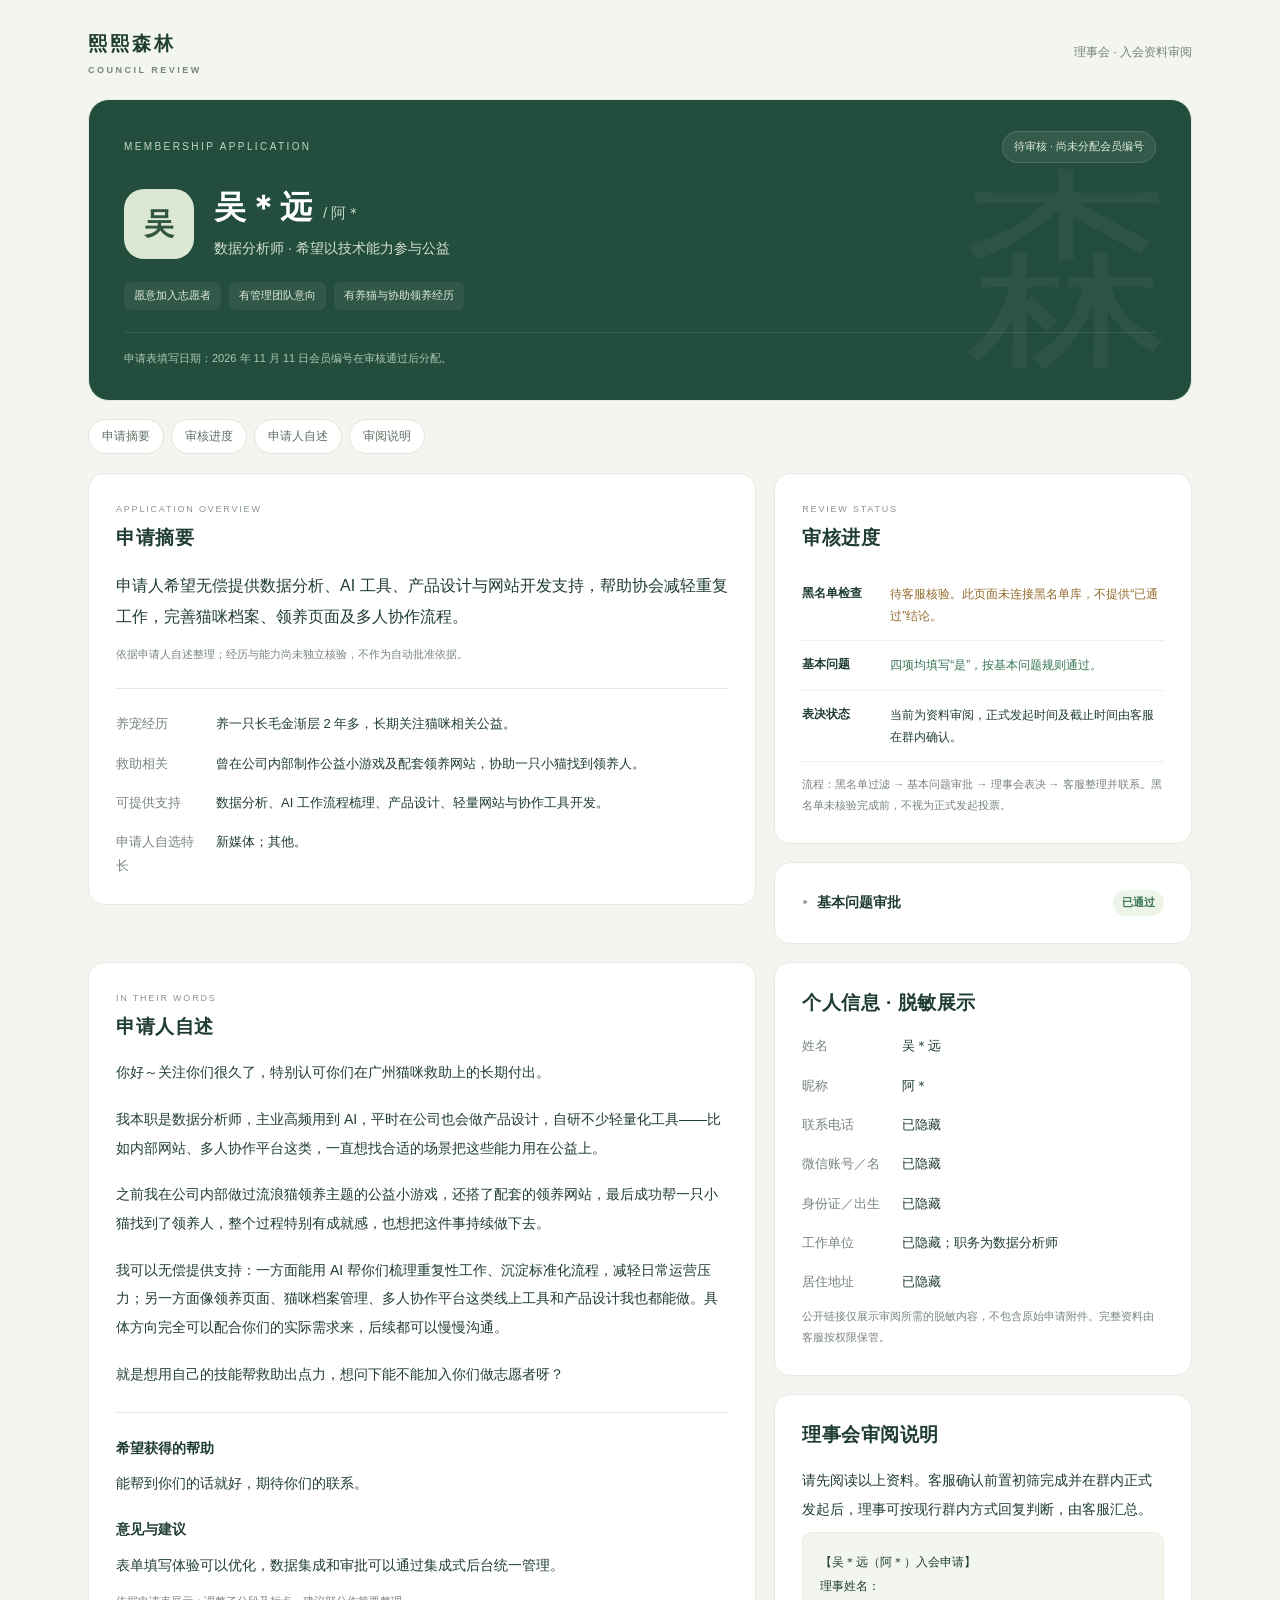
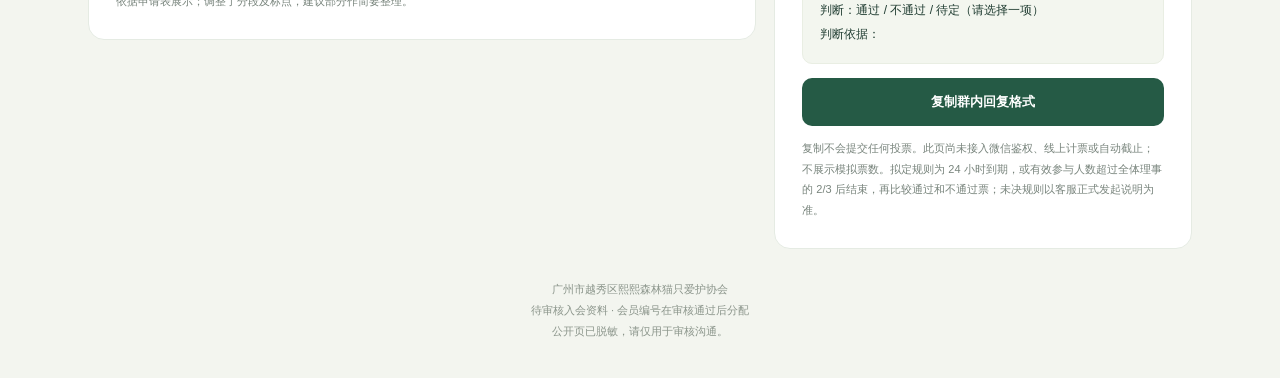
==== application-review/index.html @ 3336efd7 "Improve responsive review layout and remove post-approval number" ====
<!doctype html><html lang="zh-CN"><head><meta charset="utf-8"><meta name="viewport" content="width=device-width,initial-scale=1,viewport-fit=cover"><meta name="theme-color" content="#244c3e"><meta name="robots" content="noindex,nofollow"><meta name="description" content="熙熙森林待审核入会资料，申请人脱敏信息供理事会审阅，会员编号在审核通过后分配。"><title>待审入会申请 · 熙熙森林</title><style>:root{--ink:#203d32;--green:#255a45;--muted:#78847c;--line:#e5ebe3;--bg:#f3f5ef}*{box-sizing:border-box}html{scroll-behavior:smooth;scroll-padding-top:24px}body{margin:0;background:var(--bg);color:var(--ink);font:15px/1.8 -apple-system,BlinkMacSystemFont,"Segoe UI","Microsoft YaHei",sans-serif;-webkit-font-smoothing:antialiased}button{font:inherit}a{color:inherit}.top{max-width:1160px;margin:auto;padding:27px 28px 21px;display:flex;align-items:center;justify-content:space-between;gap:16px}.brand{font-size:19px;font-weight:750;letter-spacing:3px}.brand small{font-size:9px;letter-spacing:2.5px;color:var(--muted);display:block;margin-top:1px}.label{font-size:12px;color:var(--muted)}main{max-width:1160px;padding:0 28px 36px;margin:auto;min-width:0}.card.hero{padding:31px 35px;background:#234d3d;color:white;border-radius:21px;position:relative;overflow:hidden;margin-bottom:18px}.hero:after{content:'森';position:absolute;right:18px;bottom:-58px;font-size:210px;opacity:.045;pointer-events:none}.hero-top{display:flex;align-items:center;justify-content:space-between;gap:16px;flex-wrap:wrap}.eyebrow{font-size:10px;letter-spacing:2.4px;color:#c1d4c5}.badge{font-size:11px;background:#ffffff13;color:#dfebdc;border:1px solid #ffffff20;padding:5px 11px;border-radius:30px}.profile{display:flex;align-items:center;gap:20px;margin:24px 0 21px}.avatar{height:70px;width:70px;flex:0 0 70px;border-radius:20px;display:grid;place-items:center;background:#dce8d4;color:#325541;font-size:30px;font-weight:600}.profile h1{font-size:32px;line-height:1.3;margin:0 0 7px;letter-spacing:1px}.profile h1 small{font-size:15px;font-weight:400;letter-spacing:0;color:#c3d6c7}.hero p{margin:0;font-size:14px;color:#d2dfd3}.tags{display:flex;gap:8px;flex-wrap:wrap}.tags span{font-size:11px;border-radius:6px;background:#ffffff0f;padding:4px 10px;color:#dfebdf}.meta{margin-top:22px;border-top:1px solid #ffffff16;padding-top:15px;font-size:11px;line-height:1.9;color:#adc6b5}.quick-nav{display:flex;gap:7px;padding:0 0 19px;flex-wrap:wrap}.quick-nav a{text-decoration:none;font-size:12px;color:#5f7164;padding:6px 13px;border:1px solid #dfe6db;border-radius:25px;background:#fff}.layout{display:grid;grid-template-columns:minmax(0,1.6fr) minmax(0,1fr);grid-template-areas:'summary checks' 'summary basic' 'statement info' 'statement review';gap:18px;align-items:start}.summary-card{grid-area:summary}.checks-card{grid-area:checks}.basic-card{grid-area:basic}.statement-card{grid-area:statement}.info-card{grid-area:info}.review-card{grid-area:review}.card{min-width:0;background:#fff;border:1px solid var(--line);border-radius:16px;padding:27px;overflow-wrap:anywhere}.section-label{font-size:9px;letter-spacing:1.8px;color:#8a968a;margin-bottom:8px}h2{font-size:19px;line-height:1.4;letter-spacing:.5px;margin:0 0 18px}h3{font-size:14px;margin:20px 0 8px}p{margin:8px 0}.lead{font-size:16px;line-height:1.95;margin-top:0}.note{font-size:11px;line-height:1.9;color:var(--muted);margin:12px 0 0}.divider{height:1px;background:var(--line);margin:23px 0}dl{display:grid;grid-template-columns:88px minmax(0,1fr);gap:16px 12px;margin:0;font-size:13px}dt{color:var(--muted)}dd{margin:0;min-width:0}.statusline{display:grid;grid-template-columns:76px minmax(0,1fr);gap:12px;padding:13px 0;border-bottom:1px solid #edf1e9}.statusline b{font-size:12px;font-weight:650}.statusline span{font-size:12px;line-height:1.85}.pending{color:#936a2b}.pass{color:#377452}summary{cursor:pointer;display:flex;align-items:center;gap:9px;list-style:none;font-size:14px;font-weight:650;min-height:25px}summary::-webkit-details-marker{display:none}summary:before{content:'▸';font-size:12px;color:#889588}details[open]>summary:before{transform:rotate(90deg)}details[open]>summary{margin-bottom:17px}summary .pass{margin-left:auto;white-space:nowrap;font-size:11px;background:#edf4e9;border-radius:20px;padding:3px 9px}.question{padding:12px 0;border-top:1px solid #edf1e9;font-size:13px}.question b{color:#377452;white-space:nowrap}.original{font-size:14px;line-height:2.05}.original p{margin:0 0 18px}.reply{font-size:12px;padding:17px;background:#f3f6ef;border:1px solid #e9eee3;border-radius:10px;white-space:pre-line;line-height:2}.button{display:block;width:100%;background:var(--green);color:#fff;border:0;border-radius:10px;font-family:inherit;font-size:13px;font-weight:600;line-height:1.5;padding:14px 12px;min-height:48px;margin-top:14px;cursor:pointer}.button:hover{background:#1d4636}.button:focus-visible,a:focus-visible,summary:focus-visible{outline:3px solid #acbd76;outline-offset:4px}.footer{text-align:center;color:#8b958b;font-size:11px;line-height:1.9;margin-top:30px}.toast{display:none;position:fixed;bottom:calc(24px + env(safe-area-inset-bottom,0px));left:50%;transform:translateX(-50%);max-width:calc(100vw - 32px);width:max-content;background:#244c3e;color:white;padding:12px 17px;border-radius:10px;font-size:13px;z-index:5;box-shadow:0 8px 25px #18332326}@media(min-width:800px){.meta br{display:none}.meta br:after{content:' · '}}@media(max-width:799px){.top{padding:21px 20px 16px}.brand{font-size:17px}.label{font-size:10px}main{padding:0 16px 28px}.card.hero{padding:24px 23px;border-radius:18px}.hero-top{gap:11px}.eyebrow{font-size:9px}.profile{margin:22px 0 20px;gap:15px}.avatar{height:58px;width:58px;flex-basis:58px;border-radius:17px;font-size:25px}.profile h1{font-size:27px}.profile h1 small{font-size:13px}.hero p{font-size:12px}.hero:after{right:-8px;font-size:180px}.tags{gap:6px}.tags span{padding:4px 7px;font-size:10px}.meta{font-size:10px;margin-top:20px}.quick-nav{padding-bottom:16px;gap:7px}.layout{grid-template-columns:minmax(0,1fr);grid-template-areas:'summary' 'checks' 'basic' 'statement' 'info' 'review';gap:14px}.card{padding:23px 21px;border-radius:15px}h2{font-size:18px}.lead{font-size:15px;line-height:1.95}.original{font-size:14px;line-height:2.05}.statusline{grid-template-columns:76px minmax(0,1fr)}dl{gap:14px 10px}.footer{font-size:10px;margin-top:25px}}@media(max-width:359px){main{padding-left:11px;padding-right:11px}.top{padding-left:15px;padding-right:15px}.hero,.card{padding-left:18px;padding-right:18px}.label{max-width:88px;text-align:right}.badge{font-size:10px}.profile h1{font-size:24px}.avatar{height:50px;width:50px;flex-basis:50px}dl{grid-template-columns:75px minmax(0,1fr)}}@media(prefers-reduced-motion:reduce){html{scroll-behavior:auto}}</style></head><body><header class="top"><div class="brand">熙熙森林<small>COUNCIL REVIEW</small></div><span class="label">理事会 · 入会资料审阅</span></header><main><article class="card hero"><div class="hero-top"><div class="eyebrow">MEMBERSHIP APPLICATION</div><span class="badge">待审核 · 尚未分配会员编号</span></div><div class="profile"><div class="avatar">吴</div><div><h1>吴＊远 <small>/ 阿＊</small></h1><p>数据分析师 · 希望以技术能力参与公益</p></div></div><div class="tags"><span>愿意加入志愿者</span><span>有管理团队意向</span><span>有养猫与协助领养经历</span></div><div class="meta">申请表填写日期：2026 年 11 月 11 日<br>会员编号在审核通过后分配。</div></article><nav class="quick-nav" aria-label="资料导航"><a href="#overview">申请摘要</a><a href="#checks">审核进度</a><a href="#statement">申请人自述</a><a href="#review">审阅说明</a></nav><div class="layout"><article class="card summary-card" id="overview"><div class="section-label">APPLICATION OVERVIEW</div><h2>申请摘要</h2><p class="lead">申请人希望无偿提供数据分析、AI 工具、产品设计与网站开发支持，帮助协会减轻重复工作，完善猫咪档案、领养页面及多人协作流程。</p><p class="note">依据申请人自述整理；经历与能力尚未独立核验，不作为自动批准依据。</p><div class="divider"></div><dl><dt>养宠经历</dt><dd>养一只长毛金渐层 2 年多，长期关注猫咪相关公益。</dd><dt>救助相关</dt><dd>曾在公司内部制作公益小游戏及配套领养网站，协助一只小猫找到领养人。</dd><dt>可提供支持</dt><dd>数据分析、AI 工作流程梳理、产品设计、轻量网站与协作工具开发。</dd><dt>申请人自选特长</dt><dd>新媒体；其他。</dd></dl></article><article class="card checks-card" id="checks"><div class="section-label">REVIEW STATUS</div><h2>审核进度</h2><div class="statusline"><b>黑名单检查</b><span class="pending">待客服核验。此页面未连接黑名单库，不提供“已通过”结论。</span></div><div class="statusline"><b>基本问题</b><span class="pass">四项均填写“是”，按基本问题规则通过。</span></div><div class="statusline"><b>表决状态</b><span>当前为资料审阅，正式发起时间及截止时间由客服在群内确认。</span></div><p class="note">流程：黑名单过滤 → 基本问题审批 → 理事会表决 → 客服整理并联系。黑名单未核验完成前，不视为正式发起投票。</p></article><article class="card basic-card"><details><summary>基本问题审批 <span class="pass">已通过</span></summary><div class="question">（一）遵守国家的法律法规，拥护本协会的章程；<b>【是】</b></div><div class="question">（二）有加入本协会的意愿；<b>【是】</b></div><div class="question">（三）在本协会的业务领域内具有一定的认知度，有继续学习的意愿；<b>【是】</b></div><div class="question">（四）愿意为社会服务。<b>【是】</b></div><p class="note">任一项为“否”则归因为“基础问题未通过”；此处四项答案来自本次申请表。</p></details></article><article class="card statement-card" id="statement"><div class="section-label">IN THEIR WORDS</div><h2>申请人自述</h2><div class="original"><p>你好～关注你们很久了，特别认可你们在广州猫咪救助上的长期付出。</p><p>我本职是数据分析师，主业高频用到 AI，平时在公司也会做产品设计，自研不少轻量化工具——比如内部网站、多人协作平台这类，一直想找合适的场景把这些能力用在公益上。</p><p>之前我在公司内部做过流浪猫领养主题的公益小游戏，还搭了配套的领养网站，最后成功帮一只小猫找到了领养人，整个过程特别有成就感，也想把这件事持续做下去。</p><p>我可以无偿提供支持：一方面能用 AI 帮你们梳理重复性工作、沉淀标准化流程，减轻日常运营压力；另一方面像领养页面、猫咪档案管理、多人协作平台这类线上工具和产品设计我也都能做。具体方向完全可以配合你们的实际需求来，后续都可以慢慢沟通。</p><p>就是想用自己的技能帮救助出点力，想问下能不能加入你们做志愿者呀？</p></div><div class="divider"></div><h3>希望获得的帮助</h3><p class="original">能帮到你们的话就好，期待你们的联系。</p><h3>意见与建议</h3><p class="original">表单填写体验可以优化，数据集成和审批可以通过集成式后台统一管理。</p><p class="note">依据申请表展示；调整了分段及标点，建议部分作简要整理。</p></article><article class="card info-card"><h2>个人信息 · 脱敏展示</h2><dl><dt>姓名</dt><dd>吴＊远</dd><dt>昵称</dt><dd>阿＊</dd><dt>联系电话</dt><dd>已隐藏</dd><dt>微信账号／名</dt><dd>已隐藏</dd><dt>身份证／出生</dt><dd>已隐藏</dd><dt>工作单位</dt><dd>已隐藏；职务为数据分析师</dd><dt>居住地址</dt><dd>已隐藏</dd></dl><p class="note">公开链接仅展示审阅所需的脱敏内容，不包含原始申请附件。完整资料由客服按权限保管。</p></article><article class="card review-card" id="review"><h2>理事会审阅说明</h2><p class="original">请先阅读以上资料。客服确认前置初筛完成并在群内正式发起后，理事可按现行群内方式回复判断，由客服汇总。</p><div class="reply" id="reply">【吴＊远（阿＊）入会申请】
理事姓名：
判断：通过 / 不通过 / 待定（请选择一项）
判断依据：</div><button class="button" id="copy">复制群内回复格式</button><p class="note">复制不会提交任何投票。此页尚未接入微信鉴权、线上计票或自动截止；不展示模拟票数。拟定规则为 24 小时到期，或有效参与人数超过全体理事的 2/3 后结束，再比较通过和不通过票；未决规则以客服正式发起说明为准。</p></article></div><footer class="footer">广州市越秀区熙熙森林猫只爱护协会<br>待审核入会资料 · 会员编号在审核通过后分配<br>公开页已脱敏，请仅用于审核沟通。</footer></main><div class="toast" id="toast" role="status"></div><script>document.getElementById('copy').onclick=async()=>{const text=document.getElementById('reply').textContent;let ok=false;try{await navigator.clipboard.writeText(text);ok=true}catch{const area=document.createElement('textarea');area.value=text;document.body.append(area);area.select();ok=document.execCommand('copy');area.remove()}const toast=document.getElementById('toast');toast.textContent=ok?'已复制，请返回群聊填写后发送':'请长按回复格式复制';toast.style.display='block';setTimeout(()=>toast.style.display='none',2500)};</script></body></html>
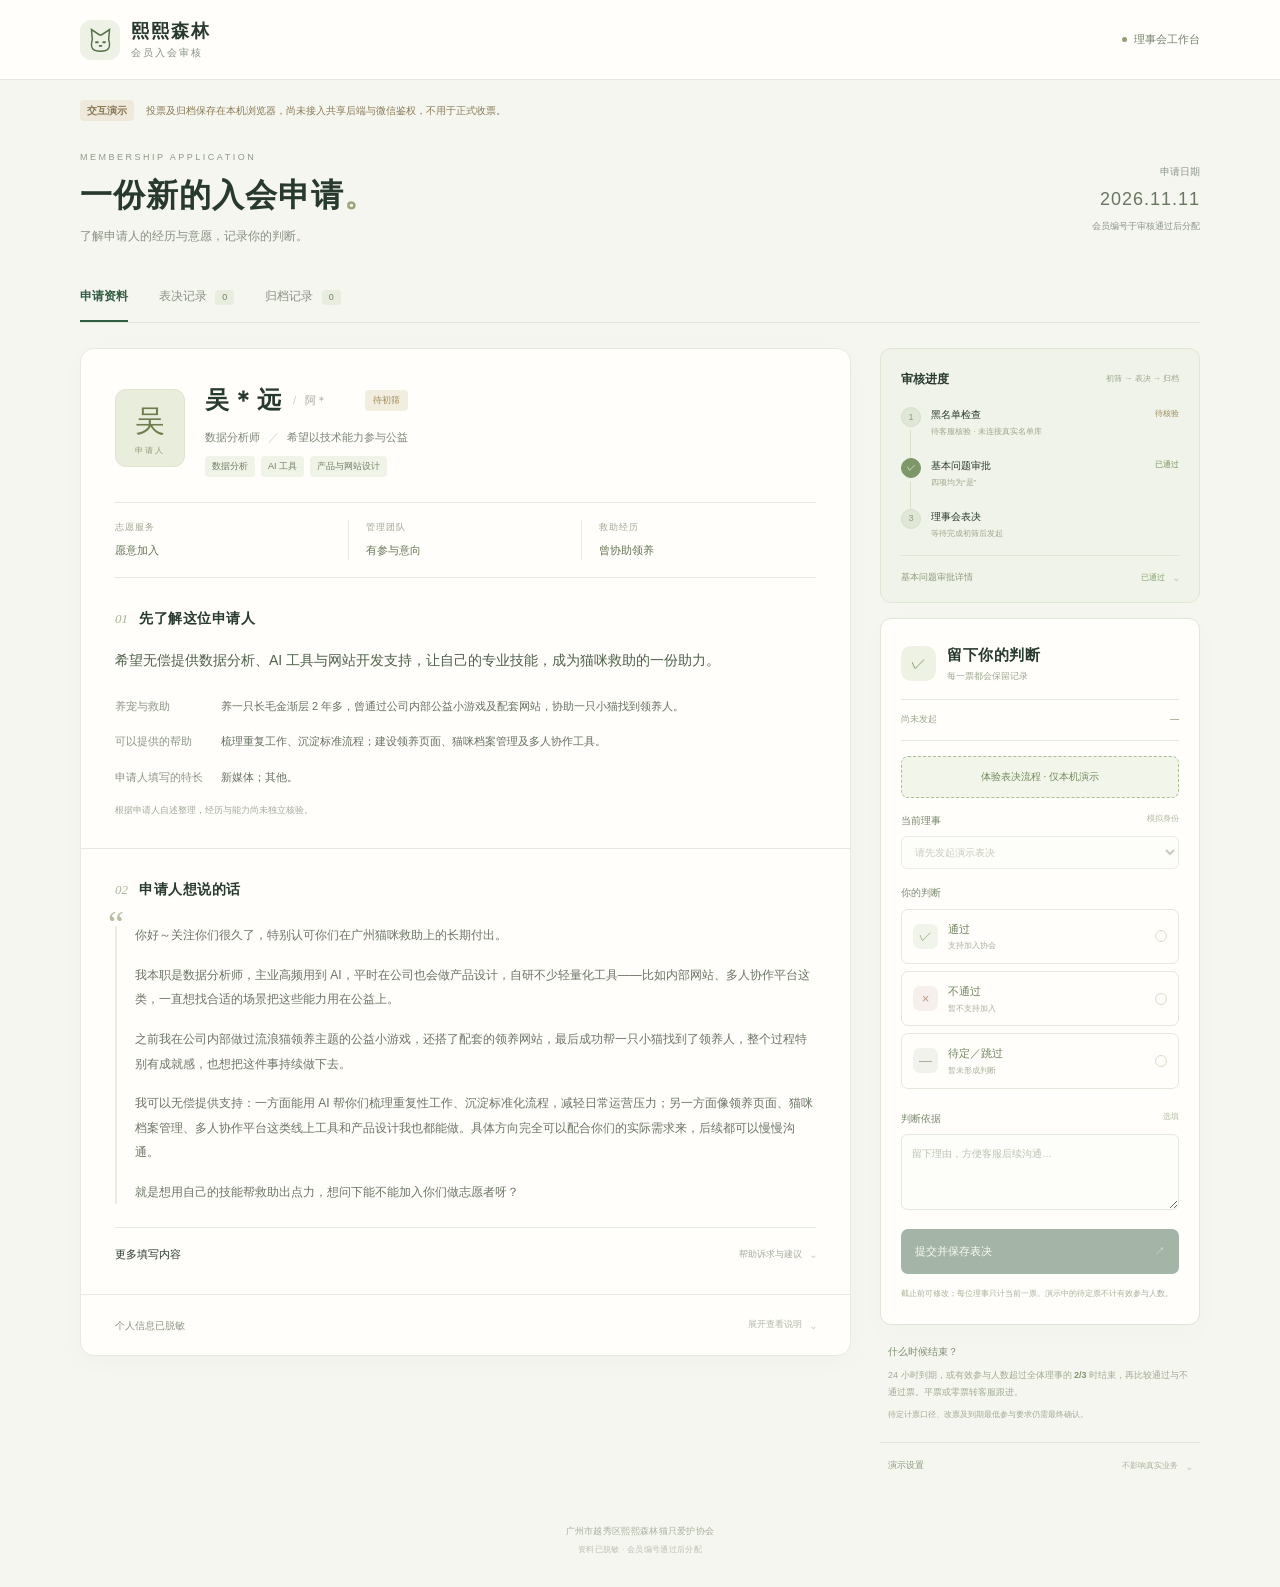
==== commit b524e8d6: "Redesign review workbench and restore ballot collection and archive prototype" ====
--- a/application-review/index.html
+++ b/application-review/index.html
@@ -1,4 +1,16 @@
-<!doctype html><html lang="zh-CN"><head><meta charset="utf-8"><meta name="viewport" content="width=device-width,initial-scale=1,viewport-fit=cover"><meta name="theme-color" content="#244c3e"><meta name="robots" content="noindex,nofollow"><meta name="description" content="熙熙森林待审核入会资料，申请人脱敏信息供理事会审阅，会员编号在审核通过后分配。"><title>待审入会申请 · 熙熙森林</title><style>:root{--ink:#203d32;--green:#255a45;--muted:#78847c;--line:#e5ebe3;--bg:#f3f5ef}*{box-sizing:border-box}html{scroll-behavior:smooth;scroll-padding-top:24px}body{margin:0;background:var(--bg);color:var(--ink);font:15px/1.8 -apple-system,BlinkMacSystemFont,"Segoe UI","Microsoft YaHei",sans-serif;-webkit-font-smoothing:antialiased}button{font:inherit}a{color:inherit}.top{max-width:1160px;margin:auto;padding:27px 28px 21px;display:flex;align-items:center;justify-content:space-between;gap:16px}.brand{font-size:19px;font-weight:750;letter-spacing:3px}.brand small{font-size:9px;letter-spacing:2.5px;color:var(--muted);display:block;margin-top:1px}.label{font-size:12px;color:var(--muted)}main{max-width:1160px;padding:0 28px 36px;margin:auto;min-width:0}.card.hero{padding:31px 35px;background:#234d3d;color:white;border-radius:21px;position:relative;overflow:hidden;margin-bottom:18px}.hero:after{content:'森';position:absolute;right:18px;bottom:-58px;font-size:210px;opacity:.045;pointer-events:none}.hero-top{display:flex;align-items:center;justify-content:space-between;gap:16px;flex-wrap:wrap}.eyebrow{font-size:10px;letter-spacing:2.4px;color:#c1d4c5}.badge{font-size:11px;background:#ffffff13;color:#dfebdc;border:1px solid #ffffff20;padding:5px 11px;border-radius:30px}.profile{display:flex;align-items:center;gap:20px;margin:24px 0 21px}.avatar{height:70px;width:70px;flex:0 0 70px;border-radius:20px;display:grid;place-items:center;background:#dce8d4;color:#325541;font-size:30px;font-weight:600}.profile h1{font-size:32px;line-height:1.3;margin:0 0 7px;letter-spacing:1px}.profile h1 small{font-size:15px;font-weight:400;letter-spacing:0;color:#c3d6c7}.hero p{margin:0;font-size:14px;color:#d2dfd3}.tags{display:flex;gap:8px;flex-wrap:wrap}.tags span{font-size:11px;border-radius:6px;background:#ffffff0f;padding:4px 10px;color:#dfebdf}.meta{margin-top:22px;border-top:1px solid #ffffff16;padding-top:15px;font-size:11px;line-height:1.9;color:#adc6b5}.quick-nav{display:flex;gap:7px;padding:0 0 19px;flex-wrap:wrap}.quick-nav a{text-decoration:none;font-size:12px;color:#5f7164;padding:6px 13px;border:1px solid #dfe6db;border-radius:25px;background:#fff}.layout{display:grid;grid-template-columns:minmax(0,1.6fr) minmax(0,1fr);grid-template-areas:'summary checks' 'summary basic' 'statement info' 'statement review';gap:18px;align-items:start}.summary-card{grid-area:summary}.checks-card{grid-area:checks}.basic-card{grid-area:basic}.statement-card{grid-area:statement}.info-card{grid-area:info}.review-card{grid-area:review}.card{min-width:0;background:#fff;border:1px solid var(--line);border-radius:16px;padding:27px;overflow-wrap:anywhere}.section-label{font-size:9px;letter-spacing:1.8px;color:#8a968a;margin-bottom:8px}h2{font-size:19px;line-height:1.4;letter-spacing:.5px;margin:0 0 18px}h3{font-size:14px;margin:20px 0 8px}p{margin:8px 0}.lead{font-size:16px;line-height:1.95;margin-top:0}.note{font-size:11px;line-height:1.9;color:var(--muted);margin:12px 0 0}.divider{height:1px;background:var(--line);margin:23px 0}dl{display:grid;grid-template-columns:88px minmax(0,1fr);gap:16px 12px;margin:0;font-size:13px}dt{color:var(--muted)}dd{margin:0;min-width:0}.statusline{display:grid;grid-template-columns:76px minmax(0,1fr);gap:12px;padding:13px 0;border-bottom:1px solid #edf1e9}.statusline b{font-size:12px;font-weight:650}.statusline span{font-size:12px;line-height:1.85}.pending{color:#936a2b}.pass{color:#377452}summary{cursor:pointer;display:flex;align-items:center;gap:9px;list-style:none;font-size:14px;font-weight:650;min-height:25px}summary::-webkit-details-marker{display:none}summary:before{content:'▸';font-size:12px;color:#889588}details[open]>summary:before{transform:rotate(90deg)}details[open]>summary{margin-bottom:17px}summary .pass{margin-left:auto;white-space:nowrap;font-size:11px;background:#edf4e9;border-radius:20px;padding:3px 9px}.question{padding:12px 0;border-top:1px solid #edf1e9;font-size:13px}.question b{color:#377452;white-space:nowrap}.original{font-size:14px;line-height:2.05}.original p{margin:0 0 18px}.reply{font-size:12px;padding:17px;background:#f3f6ef;border:1px solid #e9eee3;border-radius:10px;white-space:pre-line;line-height:2}.button{display:block;width:100%;background:var(--green);color:#fff;border:0;border-radius:10px;font-family:inherit;font-size:13px;font-weight:600;line-height:1.5;padding:14px 12px;min-height:48px;margin-top:14px;cursor:pointer}.button:hover{background:#1d4636}.button:focus-visible,a:focus-visible,summary:focus-visible{outline:3px solid #acbd76;outline-offset:4px}.footer{text-align:center;color:#8b958b;font-size:11px;line-height:1.9;margin-top:30px}.toast{display:none;position:fixed;bottom:calc(24px + env(safe-area-inset-bottom,0px));left:50%;transform:translateX(-50%);max-width:calc(100vw - 32px);width:max-content;background:#244c3e;color:white;padding:12px 17px;border-radius:10px;font-size:13px;z-index:5;box-shadow:0 8px 25px #18332326}@media(min-width:800px){.meta br{display:none}.meta br:after{content:' · '}}@media(max-width:799px){.top{padding:21px 20px 16px}.brand{font-size:17px}.label{font-size:10px}main{padding:0 16px 28px}.card.hero{padding:24px 23px;border-radius:18px}.hero-top{gap:11px}.eyebrow{font-size:9px}.profile{margin:22px 0 20px;gap:15px}.avatar{height:58px;width:58px;flex-basis:58px;border-radius:17px;font-size:25px}.profile h1{font-size:27px}.profile h1 small{font-size:13px}.hero p{font-size:12px}.hero:after{right:-8px;font-size:180px}.tags{gap:6px}.tags span{padding:4px 7px;font-size:10px}.meta{font-size:10px;margin-top:20px}.quick-nav{padding-bottom:16px;gap:7px}.layout{grid-template-columns:minmax(0,1fr);grid-template-areas:'summary' 'checks' 'basic' 'statement' 'info' 'review';gap:14px}.card{padding:23px 21px;border-radius:15px}h2{font-size:18px}.lead{font-size:15px;line-height:1.95}.original{font-size:14px;line-height:2.05}.statusline{grid-template-columns:76px minmax(0,1fr)}dl{gap:14px 10px}.footer{font-size:10px;margin-top:25px}}@media(max-width:359px){main{padding-left:11px;padding-right:11px}.top{padding-left:15px;padding-right:15px}.hero,.card{padding-left:18px;padding-right:18px}.label{max-width:88px;text-align:right}.badge{font-size:10px}.profile h1{font-size:24px}.avatar{height:50px;width:50px;flex-basis:50px}dl{grid-template-columns:75px minmax(0,1fr)}}@media(prefers-reduced-motion:reduce){html{scroll-behavior:auto}}</style></head><body><header class="top"><div class="brand">熙熙森林<small>COUNCIL REVIEW</small></div><span class="label">理事会 · 入会资料审阅</span></header><main><article class="card hero"><div class="hero-top"><div class="eyebrow">MEMBERSHIP APPLICATION</div><span class="badge">待审核 · 尚未分配会员编号</span></div><div class="profile"><div class="avatar">吴</div><div><h1>吴＊远 <small>/ 阿＊</small></h1><p>数据分析师 · 希望以技术能力参与公益</p></div></div><div class="tags"><span>愿意加入志愿者</span><span>有管理团队意向</span><span>有养猫与协助领养经历</span></div><div class="meta">申请表填写日期：2026 年 11 月 11 日<br>会员编号在审核通过后分配。</div></article><nav class="quick-nav" aria-label="资料导航"><a href="#overview">申请摘要</a><a href="#checks">审核进度</a><a href="#statement">申请人自述</a><a href="#review">审阅说明</a></nav><div class="layout"><article class="card summary-card" id="overview"><div class="section-label">APPLICATION OVERVIEW</div><h2>申请摘要</h2><p class="lead">申请人希望无偿提供数据分析、AI 工具、产品设计与网站开发支持，帮助协会减轻重复工作，完善猫咪档案、领养页面及多人协作流程。</p><p class="note">依据申请人自述整理；经历与能力尚未独立核验，不作为自动批准依据。</p><div class="divider"></div><dl><dt>养宠经历</dt><dd>养一只长毛金渐层 2 年多，长期关注猫咪相关公益。</dd><dt>救助相关</dt><dd>曾在公司内部制作公益小游戏及配套领养网站，协助一只小猫找到领养人。</dd><dt>可提供支持</dt><dd>数据分析、AI 工作流程梳理、产品设计、轻量网站与协作工具开发。</dd><dt>申请人自选特长</dt><dd>新媒体；其他。</dd></dl></article><article class="card checks-card" id="checks"><div class="section-label">REVIEW STATUS</div><h2>审核进度</h2><div class="statusline"><b>黑名单检查</b><span class="pending">待客服核验。此页面未连接黑名单库，不提供“已通过”结论。</span></div><div class="statusline"><b>基本问题</b><span class="pass">四项均填写“是”，按基本问题规则通过。</span></div><div class="statusline"><b>表决状态</b><span>当前为资料审阅，正式发起时间及截止时间由客服在群内确认。</span></div><p class="note">流程：黑名单过滤 → 基本问题审批 → 理事会表决 → 客服整理并联系。黑名单未核验完成前，不视为正式发起投票。</p></article><article class="card basic-card"><details><summary>基本问题审批 <span class="pass">已通过</span></summary><div class="question">（一）遵守国家的法律法规，拥护本协会的章程；<b>【是】</b></div><div class="question">（二）有加入本协会的意愿；<b>【是】</b></div><div class="question">（三）在本协会的业务领域内具有一定的认知度，有继续学习的意愿；<b>【是】</b></div><div class="question">（四）愿意为社会服务。<b>【是】</b></div><p class="note">任一项为“否”则归因为“基础问题未通过”；此处四项答案来自本次申请表。</p></details></article><article class="card statement-card" id="statement"><div class="section-label">IN THEIR WORDS</div><h2>申请人自述</h2><div class="original"><p>你好～关注你们很久了，特别认可你们在广州猫咪救助上的长期付出。</p><p>我本职是数据分析师，主业高频用到 AI，平时在公司也会做产品设计，自研不少轻量化工具——比如内部网站、多人协作平台这类，一直想找合适的场景把这些能力用在公益上。</p><p>之前我在公司内部做过流浪猫领养主题的公益小游戏，还搭了配套的领养网站，最后成功帮一只小猫找到了领养人，整个过程特别有成就感，也想把这件事持续做下去。</p><p>我可以无偿提供支持：一方面能用 AI 帮你们梳理重复性工作、沉淀标准化流程，减轻日常运营压力；另一方面像领养页面、猫咪档案管理、多人协作平台这类线上工具和产品设计我也都能做。具体方向完全可以配合你们的实际需求来，后续都可以慢慢沟通。</p><p>就是想用自己的技能帮救助出点力，想问下能不能加入你们做志愿者呀？</p></div><div class="divider"></div><h3>希望获得的帮助</h3><p class="original">能帮到你们的话就好，期待你们的联系。</p><h3>意见与建议</h3><p class="original">表单填写体验可以优化，数据集成和审批可以通过集成式后台统一管理。</p><p class="note">依据申请表展示；调整了分段及标点，建议部分作简要整理。</p></article><article class="card info-card"><h2>个人信息 · 脱敏展示</h2><dl><dt>姓名</dt><dd>吴＊远</dd><dt>昵称</dt><dd>阿＊</dd><dt>联系电话</dt><dd>已隐藏</dd><dt>微信账号／名</dt><dd>已隐藏</dd><dt>身份证／出生</dt><dd>已隐藏</dd><dt>工作单位</dt><dd>已隐藏；职务为数据分析师</dd><dt>居住地址</dt><dd>已隐藏</dd></dl><p class="note">公开链接仅展示审阅所需的脱敏内容，不包含原始申请附件。完整资料由客服按权限保管。</p></article><article class="card review-card" id="review"><h2>理事会审阅说明</h2><p class="original">请先阅读以上资料。客服确认前置初筛完成并在群内正式发起后，理事可按现行群内方式回复判断，由客服汇总。</p><div class="reply" id="reply">【吴＊远（阿＊）入会申请】
-理事姓名：
-判断：通过 / 不通过 / 待定（请选择一项）
-判断依据：</div><button class="button" id="copy">复制群内回复格式</button><p class="note">复制不会提交任何投票。此页尚未接入微信鉴权、线上计票或自动截止；不展示模拟票数。拟定规则为 24 小时到期，或有效参与人数超过全体理事的 2/3 后结束，再比较通过和不通过票；未决规则以客服正式发起说明为准。</p></article></div><footer class="footer">广州市越秀区熙熙森林猫只爱护协会<br>待审核入会资料 · 会员编号在审核通过后分配<br>公开页已脱敏，请仅用于审核沟通。</footer></main><div class="toast" id="toast" role="status"></div><script>document.getElementById('copy').onclick=async()=>{const text=document.getElementById('reply').textContent;let ok=false;try{await navigator.clipboard.writeText(text);ok=true}catch{const area=document.createElement('textarea');area.value=text;document.body.append(area);area.select();ok=document.execCommand('copy');area.remove()}const toast=document.getElementById('toast');toast.textContent=ok?'已复制，请返回群聊填写后发送':'请长按回复格式复制';toast.style.display='block';setTimeout(()=>toast.style.display='none',2500)};</script></body></html>+<!doctype html><html lang="zh-CN"><head><meta charset="utf-8"><meta name="viewport" content="width=device-width,initial-scale=1,viewport-fit=cover"><meta name="theme-color" content="#244e3b"><meta name="robots" content="noindex,nofollow"><title>入会审核 · 熙熙森林</title><link rel="stylesheet" href="./review.css"></head><body>
+<header class="site-header"><div class="header-inner"><a class="brand" href="#"><span class="brand-mark" aria-hidden="true"><svg viewBox="0 0 32 32" fill="none"><path d="M7 16 6 5l9 6h2l9-6-1 11c3 10-1 13-9 13S4 26 7 16Z" stroke="currentColor" stroke-width="1.6"/><path d="M11 19h2m6 0h2m-6 4h2" stroke="currentColor" stroke-width="2" stroke-linecap="round"/></svg></span><span>熙熙森林<small>会员入会审核</small></span></a><span class="header-right"><i></i>理事会工作台</span></div></header>
+<div class="page"><div class="mode-banner"><span>交互演示</span><p>投票及归档保存在本机浏览器，尚未接入共享后端与微信鉴权，不用于正式收票。</p></div>
+<section class="intro"><div><div class="overline">MEMBERSHIP APPLICATION</div><h1>一份新的入会申请<span>。</span></h1><p>了解申请人的经历与意愿，记录你的判断。</p></div><div class="intro-date"><span>申请日期</span><strong>2026.11.11</strong><small>会员编号于审核通过后分配</small></div></section>
+<nav class="tabs" aria-label="审核页面"><button class="active" data-tab="application">申请资料</button><button data-tab="records">表决记录 <span id="recordBadge">0</span></button><button data-tab="archives">归档记录 <span id="archiveBadge">0</span></button></nav>
+<section class="tab-panel active" id="application"><div class="workbench"><div class="paper"><section class="profile"><div class="avatar" aria-hidden="true">吴<span>申请人</span></div><div class="profile-main"><div class="name-row"><h2>吴＊远</h2><span class="alias">阿＊</span><span class="status-chip" id="appStatus">待初筛</span></div><p class="occupation">数据分析师 <span>／</span> 希望以技术能力参与公益</p><div class="skill-tags"><span>数据分析</span><span>AI 工具</span><span>产品与网站设计</span></div></div></section>
+<div class="intentions"><div><span>志愿服务</span><b>愿意加入</b></div><div><span>管理团队</span><b>有参与意向</b></div><div><span>救助经历</span><b>曾协助领养</b></div></div>
+<section class="paper-section"><div class="section-heading"><span>01</span><h3>先了解这位申请人</h3></div><p class="summary-lead">希望无偿提供数据分析、AI 工具与网站开发支持，让自己的专业技能，成为猫咪救助的一份助力。</p><dl class="facts"><div><dt>养宠与救助</dt><dd>养一只长毛金渐层 2 年多，曾通过公司内部公益小游戏及配套网站，协助一只小猫找到领养人。</dd></div><div><dt>可以提供的帮助</dt><dd>梳理重复工作、沉淀标准流程；建设领养页面、猫咪档案管理及多人协作工具。</dd></div><div><dt>申请人填写的特长</dt><dd>新媒体；其他。</dd></div></dl><p class="source-note">根据申请人自述整理，经历与能力尚未独立核验。</p></section>
+<section class="paper-section"><div class="section-heading"><span>02</span><h3>申请人想说的话</h3></div><div class="statement"><span class="quote-mark" aria-hidden="true">“</span><p>你好～关注你们很久了，特别认可你们在广州猫咪救助上的长期付出。</p><p>我本职是数据分析师，主业高频用到 AI，平时在公司也会做产品设计，自研不少轻量化工具——比如内部网站、多人协作平台这类，一直想找合适的场景把这些能力用在公益上。</p><p>之前我在公司内部做过流浪猫领养主题的公益小游戏，还搭了配套的领养网站，最后成功帮一只小猫找到了领养人，整个过程特别有成就感，也想把这件事持续做下去。</p><p>我可以无偿提供支持：一方面能用 AI 帮你们梳理重复性工作、沉淀标准化流程，减轻日常运营压力；另一方面像领养页面、猫咪档案管理、多人协作平台这类线上工具和产品设计我也都能做。具体方向完全可以配合你们的实际需求来，后续都可以慢慢沟通。</p><p>就是想用自己的技能帮救助出点力，想问下能不能加入你们做志愿者呀？</p></div><details class="additional"><summary>更多填写内容 <span>帮助诉求与建议</span></summary><h4>希望获得的帮助</h4><p>能帮到你们的话就好，期待你们的联系。</p><h4>意见与建议</h4><p>优化表单填写体验，通过集成式后台统一管理数据及审批。</p></details></section>
+<section class="paper-section last"><details class="privacy"><summary><span>个人信息已脱敏</span><small>展开查看说明</small></summary><p>姓名：吴＊远；昵称：阿＊。电话、微信账号／名、身份证、出生信息、住址及工作单位均不在公开页面展示。完整资料由客服按权限保管。</p></details></section></div>
+<aside class="sidebar"><section class="progress-panel"><div class="small-heading"><h3>审核进度</h3><span>初筛 → 表决 → 归档</span></div><ol class="steps"><li id="blackStep"><span class="step-dot">1</span><div><strong>黑名单检查</strong><small id="blackText">待客服核验 · 未连接真实名单库</small></div><b id="blackMark">待核验</b></li><li class="complete"><span class="step-dot">✓</span><div><strong>基本问题审批</strong><small>四项均为“是”</small></div><b>已通过</b></li><li><span class="step-dot" id="voteStep">3</span><div><strong id="phaseTitle">理事会表决</strong><small id="phaseText">等待完成初筛后发起</small></div></li></ol><details class="basic-details"><summary>基本问题审批详情 <span>已通过</span></summary><p>（一）遵守国家法律法规，拥护协会章程；<b>是</b></p><p>（二）有加入协会的意愿；<b>是</b></p><p>（三）有一定领域认知，愿继续学习；<b>是</b></p><p>（四）愿意为社会服务。<b>是</b></p></details></section>
+<section class="ballot-panel" id="ballot"><div class="ballot-heading"><span class="ballot-icon">✓</span><div><h3>留下你的判断</h3><p>每一票都会保留记录</p></div></div><div class="ballot-status"><span id="ballotStatus">尚未发起</span><strong id="countdown">—</strong></div><div id="ballotResult" class="ballot-result" hidden></div><button class="demo-start" id="startDemo">体验表决流程 · 仅本机演示</button><label for="identity">当前理事 <span>模拟身份</span></label><select id="identity" disabled><option>请先发起演示表决</option></select><fieldset id="choiceGroup" disabled><legend>你的判断</legend><label class="vote-option yes"><input type="radio" name="choice" value="yes"><span class="option-icon">✓</span><span><b>通过</b><small>支持加入协会</small></span><i></i></label><label class="vote-option no"><input type="radio" name="choice" value="no"><span class="option-icon">×</span><span><b>不通过</b><small>暂不支持加入</small></span><i></i></label><label class="vote-option skip"><input type="radio" name="choice" value="skip"><span class="option-icon">—</span><span><b>待定／跳过</b><small>暂未形成判断</small></span><i></i></label></fieldset><label for="opinion">判断依据 <span>选填</span></label><textarea id="opinion" rows="3" maxlength="300" disabled placeholder="留下理由，方便客服后续沟通…"></textarea><button class="primary" id="submitVote" disabled>提交并保存表决 <span>↗</span></button><p class="form-feedback" id="feedback" role="status"></p><p class="ballot-footnote">截止前可修改；每位理事只计当前一票。演示中的待定票不计有效参与人数。</p></section>
+<section class="rule-panel"><h4>什么时候结束？</h4><p>24 小时到期，或有效参与人数超过全体理事的 <b>2/3</b> 时结束，再比较通过与不通过票。平票或零票转客服跟进。</p><p class="source-note">待定计票口径、改票及到期最低参与要求仍需最终确认。</p></section><details class="demo-tools"><summary>演示设置 <span>不影响真实业务</span></summary><p>没有预置票数。默认 9 个模拟席位，仅用于体验；正式理事人数与名单待确认。</p><div class="tool-buttons"><button id="expireDemo">模拟到期归档</button><button id="resetDemo">新建一轮演示</button></div></details></aside></div></section>
+<section class="tab-panel" id="records"><div class="records-header"><div><div class="overline">BALLOT RECORDS</div><h2>每一份判断，都有记录。</h2><p>按理事身份保存当前表决，修改历史单独留存。</p></div><button class="outline" id="exportVotes">导出当前票据</button></div><div class="metrics" id="metrics"></div><div class="record-list" id="recordList"></div><details class="history-box"><summary>查看提交与修改历史</summary><div id="historyList"></div></details></section>
+<section class="tab-panel" id="archives"><div class="records-header"><div><div class="overline">REVIEW ARCHIVE</div><h2>表决结束，完整留档。</h2><p>保存最终结论、逐人投票、规则及修改历史的快照。</p></div><button class="outline" id="exportArchives">导出归档 JSON</button></div><div id="archiveList"></div></section>
+<footer>广州市越秀区熙熙森林猫只爱护协会<span>资料已脱敏 · 会员编号通过后分配</span></footer></div><a class="mobile-action" href="#ballot">前往表决 <span>↓</span></a><div id="toast" role="status"></div><script src="./ballot-core.js"></script><script src="./review.js"></script></body></html>
--- a/application-review/review.css
+++ b/application-review/review.css
@@ -0,0 +1,8 @@
+:root{--ink:#28392e;--muted:#879085;--green:#315d43;--soft:#f2f5ed;--line:#e6eae1;--paper:#fffefa;--amber:#a27e3c}*{box-sizing:border-box}html{scroll-behavior:smooth;scroll-padding-top:26px}body{margin:0;background:#f5f6f0;color:var(--ink);font:14px/1.7 -apple-system,BlinkMacSystemFont,"Segoe UI","Microsoft YaHei",sans-serif;-webkit-font-smoothing:antialiased}button,input,select,textarea{font:inherit}button,a,summary{ -webkit-tap-highlight-color:transparent}button{cursor:pointer}a{color:inherit}button:disabled,fieldset:disabled .vote-option{cursor:not-allowed}button:disabled{opacity:.45}button:focus-visible,a:focus-visible,summary:focus-visible,input:focus-visible,select:focus-visible,textarea:focus-visible{outline:3px solid #9ba978;outline-offset:3px}.site-header{background:#fffefa;border-bottom:1px solid var(--line)}.header-inner{max-width:1190px;padding:19px 35px;margin:auto;display:flex;justify-content:space-between;align-items:center}.brand{display:flex;gap:11px;align-items:center;text-decoration:none;font-size:18px;font-weight:700;letter-spacing:2px;line-height:1.4}.brand small{display:block;font-size:10px;color:var(--muted);letter-spacing:2px;font-weight:400;margin-top:2px}.brand-mark{height:40px;width:40px;background:#eef2e6;border-radius:11px;color:#547047;display:grid;place-items:center}.brand-mark svg{width:29px;height:29px}.header-right{color:#778270;font-size:11px;display:flex;align-items:center;gap:7px}.header-right i{width:5px;height:5px;border-radius:50%;background:#8f9f75}.page{max-width:1190px;padding:0 35px;margin:auto}.mode-banner{display:flex;gap:12px;align-items:center;margin-top:20px;color:#8a7957;font-size:10px}.mode-banner>span{background:#eee9db;white-space:nowrap;padding:2px 7px;border-radius:4px;font-weight:600}.mode-banner p{margin:0}.intro{padding:29px 0 26px;display:flex;align-items:center;justify-content:space-between;gap:20px}.overline{font-size:9px;letter-spacing:2.5px;color:#8e9989}h1{font-family:"Noto Serif SC","Songti SC",SimSun,serif;font-size:32px;font-weight:600;letter-spacing:1px;line-height:1.4;margin:8px 0}h1>span{color:#99a677}.intro p{color:#899084;font-size:12px;margin:0}.intro-date{text-align:right;display:flex;flex-direction:column;color:#8c9589;font-size:10px;gap:4px}.intro-date strong{font-size:18px;font-weight:500;letter-spacing:1px;color:#697661}.intro-date small{font-size:9px}.tabs{display:flex;gap:31px;border-bottom:1px solid #dfe5d9;margin-bottom:25px}.tabs button{border:0;background:transparent;padding:13px 0 14px;color:#899182;font-size:12px;border-bottom:2px solid transparent}.tabs button.active{color:var(--green);border-color:var(--green);font-weight:650}.tabs button span{display:inline-block;min-width:19px;text-align:center;margin-left:5px;font-size:9px;background:#e8eddf;border-radius:4px;padding:0 4px;color:#718162}.tab-panel{display:none}.tab-panel.active{display:block}.workbench{display:grid;grid-template-columns:minmax(0,1fr) 320px;gap:29px;align-items:start}.paper{background:var(--paper);border:1px solid var(--line);border-radius:14px;overflow:hidden;box-shadow:0 6px 25px #2a3f2106}.profile{display:flex;align-items:center;gap:20px;padding:31px 34px 25px}.avatar{height:78px;width:70px;flex:0 0 70px;display:flex;align-items:center;justify-content:center;flex-direction:column;background:#e9eddb;color:#6e7d50;border:1px solid #dfe4cf;border-radius:11px;font-family:SimSun,serif;font-size:30px;line-height:1.3}.avatar span{font-family:inherit;font-size:8px;letter-spacing:2px;color:#8e9c75;margin-top:6px}.profile-main{min-width:0}.name-row{display:flex;align-items:center;gap:10px;flex-wrap:wrap}.name-row h2{font-size:24px;letter-spacing:2px;font-weight:650;margin:0}.alias{font-size:11px;color:#a0a598}.alias:before{content:'/';margin-right:9px;color:#c8cec0}.status-chip{font-size:9px;padding:3px 8px;background:#f1eddf;color:#a08b59;border-radius:4px;margin-left:auto}.occupation{font-size:11px;color:#7c8677;margin:7px 0 9px}.occupation>span{margin:0 5px;color:#ccd2c4}.skill-tags{display:flex;gap:6px;flex-wrap:wrap}.skill-tags span{font-size:9px;color:#728064;background:#f0f3e8;padding:3px 7px;border-radius:4px}.intentions{display:grid;grid-template-columns:repeat(3,1fr);margin:0 34px;padding:17px 0;border-top:1px solid var(--line);border-bottom:1px solid var(--line)}.intentions>div{padding:0 17px;border-right:1px solid var(--line);display:flex;gap:6px;flex-direction:column}.intentions>div:first-child{padding-left:0}.intentions>div:last-child{border:0}.intentions span{font-size:9px;letter-spacing:1px;color:#a0a795}.intentions b{font-size:11px;font-weight:500;color:#667657}.paper-section{padding:29px 34px;border-bottom:1px solid var(--line)}.paper-section.last{border:0;padding-top:20px;padding-bottom:20px}.section-heading{display:flex;gap:11px;align-items:center;margin-bottom:16px}.section-heading>span{font:italic 13px Georgia,serif;color:#acb59b}.section-heading h3{font-size:14px;font-weight:650;margin:0;letter-spacing:.5px}.summary-lead{font-size:14px;line-height:1.95;margin:0 0 22px;color:#4e604a}.facts{margin:0}.facts>div{display:grid;grid-template-columns:96px minmax(0,1fr);gap:10px;margin:0 0 14px;font-size:11px;line-height:1.95}.facts dt{color:#8c9586}.facts dd{margin:0;color:#667060;overflow-wrap:anywhere}.source-note{font-size:9px;color:#a2aa9a;line-height:1.9;margin:13px 0 0}.statement{font-size:12px;line-height:2.05;color:#6b7465;position:relative;padding:5px 0 0 18px;border-left:2px solid #e9eddf}.statement p{margin:0 0 15px}.statement p:last-child{margin-bottom:0}.quote-mark{position:absolute;left:-9px;top:-15px;background:var(--paper);height:23px;font:36px Georgia,serif;color:#b3bfa0}.additional{border-top:1px solid var(--line);margin-top:23px;padding-top:16px}.additional summary{font-size:11px}.additional summary>span{font-size:9px;color:#a4ac9b;margin-left:auto}.additional h4{font-size:11px;font-weight:500;margin:17px 0 3px}.additional p{font-size:11px;color:#89917e;margin:0}.privacy summary{font-size:10px;color:#8d9785}.privacy summary small{margin-left:auto;font-size:9px;color:#b2b9aa}.privacy p{font-size:10px;color:#8d9785;line-height:1.9}summary{list-style:none;cursor:pointer;display:flex;align-items:center;gap:8px}summary::-webkit-details-marker{display:none}summary:after{content:'⌄';font-size:12px;color:#a9b29d}details[open]>summary:after{transform:rotate(180deg)}.sidebar{min-width:0}.progress-panel{padding:20px 20px 14px;border:1px solid #e0e7d7;border-radius:11px;background:#f0f3e9;margin-bottom:15px}.small-heading{display:flex;align-items:center;justify-content:space-between;gap:8px}.small-heading h3{font-size:12px;margin:0;font-weight:650}.small-heading>span{font-size:8px;color:#9ba78d}.steps{list-style:none;margin:18px 0 15px;padding:0}.steps li{display:flex;align-items:flex-start;gap:10px;position:relative;padding-bottom:19px}.steps li:last-child{padding-bottom:0}.steps li:not(:last-child):after{content:'';position:absolute;height:calc(100% - 21px);width:1px;background:#d9e0cd;left:9px;top:23px}.step-dot{font-size:9px;width:20px;height:20px;border-radius:50%;display:grid;place-items:center;background:#e1e7d7;color:#8c9b7a;flex:0 0 20px;border:1px solid #d5dfca}.steps .complete .step-dot{background:#7e9768;color:#fff;border-color:#7e9768}.steps strong{display:block;font-size:10px;font-weight:550;line-height:1.6}.steps small{display:block;font-size:8px;color:#9ca78e;margin-top:2px;line-height:1.7}.steps b{font-size:8px;color:#a18c58;font-weight:400;margin-left:auto;white-space:nowrap}.steps .complete b{color:#77905f}.basic-details{border-top:1px solid #dfe6d4;padding-top:11px}.basic-details summary{font-size:9px;color:#8b997b}.basic-details summary span{font-size:8px;color:#83a06b;margin-left:auto}.basic-details p{font-size:9px;color:#7f8c71;line-height:1.8}.basic-details p b{font-weight:400;color:#4d7c45;margin-left:6px}.ballot-panel{background:#fffefa;border:1px solid #e0e7d9;border-radius:11px;padding:23px 20px;box-shadow:0 8px 25px #35432a06}.ballot-heading{display:flex;gap:11px;align-items:center}.ballot-icon{width:35px;height:35px;display:grid;place-items:center;border-radius:10px;background:#edf2e5;color:#7f9866;font-size:15px}.ballot-heading h3{margin:0;font-size:15px;font-weight:650;letter-spacing:.5px}.ballot-heading p{margin:2px 0 0;font-size:9px;color:#a0a995}.ballot-status{display:flex;justify-content:space-between;padding:12px 0;margin:15px 0 5px;border-top:1px solid var(--line);border-bottom:1px solid var(--line);font-size:9px;color:#9ba58f}.ballot-status strong{font-weight:500;color:#7f8e70;font-variant-numeric:tabular-nums}.ballot-panel>label{font-size:10px;color:#77876c;margin:14px 0 7px;display:flex;justify-content:space-between}.ballot-panel>label>span{font-size:8px;color:#b1b9a6}select{width:100%;min-width:0;border:1px solid #e0e7d8;border-radius:6px;padding:9px;color:#708161;background:#fdfefa;font-size:10px}fieldset{border:0;padding:0;margin:15px 0 0;min-width:0}legend{font-size:10px;color:#7c8a71;padding:0;margin-bottom:8px}.vote-option{display:flex;align-items:center;gap:10px;padding:10px 11px;border:1px solid #e4e9dd;border-radius:7px;margin-bottom:7px;cursor:pointer;transition:background .12s,border-color .12s}.vote-option input{position:absolute;opacity:0;pointer-events:none}.option-icon{width:25px;height:25px;display:grid;place-items:center;border-radius:7px;font-size:13px;background:#f0f4ea;color:#8da378}.no .option-icon{background:#f7efeb;color:#bd9b89}.skip .option-icon{background:#f2f2ec;color:#a4a58d}.vote-option b{font-size:11px;display:block;font-weight:550;color:#718360}.vote-option small{font-size:8px;display:block;color:#a9b19e;margin-top:1px}.vote-option i{margin-left:auto;width:12px;height:12px;border:1px solid #d6dfca;border-radius:50%}.vote-option:has(input:checked){background:#f1f6e9;border-color:#a7bb8f}.vote-option:has(input:checked) i{border:4px solid #8ba773;background:#fff}.vote-option:has(input:focus-visible){outline:3px solid #9ba978}.no:has(input:checked){background:#fbf3ef;border-color:#c9a994}.skip:has(input:checked){background:#f3f3ec;border-color:#b3b89b}textarea{width:100%;resize:vertical;min-height:70px;border:1px solid #e4e9dd;border-radius:6px;padding:10px;background:#fdfefa;color:#758369;font-size:10px;line-height:1.8}textarea::placeholder{color:#bbc2b2}select:disabled,textarea:disabled{color:#b0b8a4}.primary{border:0;width:100%;padding:13px 14px;border-radius:7px;background:#375e43;color:#f4f6ef;font-size:11px;font-weight:500;min-height:43px;margin-top:12px;display:flex;justify-content:space-between;align-items:center}.primary span{opacity:.6}.primary:not(:disabled):hover{background:#284b34}.ballot-footnote{font-size:8px;color:#a8b29c;line-height:1.9;margin:12px 0 0}.form-feedback{font-size:10px;color:#708c5d;line-height:1.8;margin:8px 0 0}.ballot-result{background:#edf3e3;color:#63834b;font-size:12px;padding:12px;border-radius:7px;margin-top:12px}.rule-panel{padding:18px 8px 10px}.rule-panel h4{font-size:10px;font-weight:550;color:#7f8c74;margin:0 0 7px}.rule-panel p{font-size:9px;color:#a0aa94;line-height:1.9;margin:0}.rule-panel b{color:#85986f;font-weight:550}.rule-panel .source-note{font-size:8px;margin-top:6px}.demo-tools{font-size:9px;border-top:1px solid #e1e7d8;padding:13px 8px;color:#89997b;margin-top:9px}.demo-tools summary>span{margin-left:auto;font-size:8px;color:#a9b39d}.demo-tools p{font-size:9px;line-height:1.9}.tool-buttons{display:flex;gap:7px;flex-wrap:wrap}.tool-buttons button,.outline{border:1px solid #dce4d3;border-radius:6px;background:#fffefa;padding:8px 10px;color:#798b68;font-size:9px}.records-header{display:flex;gap:20px;align-items:center;justify-content:space-between;margin:30px 0}.records-header h2{font-family:SimSun,serif;font-weight:500;font-size:25px;margin:6px 0}.records-header p{color:#929c86;font-size:11px;margin:0}.outline{font-size:11px;white-space:nowrap;padding:10px 15px}.metrics{display:grid;grid-template-columns:repeat(4,1fr);gap:15px;margin-bottom:22px}.metric{background:var(--paper);border:1px solid var(--line);border-radius:9px;padding:20px 24px}.metric small{color:#8f9b83;font-size:10px;display:block}.metric b{font-size:26px;color:#6e865b;font-weight:500}.record-list{border:1px solid var(--line);border-radius:12px;overflow:hidden;background:var(--paper)}.record-row{display:grid;grid-template-columns:130px 80px minmax(0,1fr) 160px;gap:16px;padding:18px 25px;border-bottom:1px solid var(--line);font-size:11px;align-items:center}.record-row:last-child{border:0}.record-row strong{font-size:11px;font-weight:500}.record-row p{margin:0;color:#8d9882;overflow-wrap:anywhere}.record-row time{color:#abb39e;font-size:9px}.vote-badge{padding:3px 8px;border-radius:4px;font-size:9px;width:max-content;color:#70915b;background:#edf4e4}.vote-badge.no{color:#a4816e;background:#f6ece5}.vote-badge.skip{color:#929478;background:#eeefe5}.vote-badge.pending{color:#b5bca8;background:#f4f5ed}.history-box{padding:20px 4px;font-size:10px;color:#8d9d7e}.history-item{padding:10px 0;border-bottom:1px solid var(--line);font-size:10px}.empty-state{text-align:center;padding:75px 25px;border:1px dashed #dce3d1;border-radius:13px;background:#fafbf5;color:#99a589}.empty-state strong{display:block;font-size:17px;font-weight:500;color:#7a8d69;margin-bottom:9px}.empty-state p{font-size:11px;margin:0;line-height:1.9}.archive-card{background:var(--paper);border:1px solid var(--line);border-radius:12px;padding:25px;margin-bottom:17px}.archive-top{display:flex;gap:15px;justify-content:space-between;align-items:center}.archive-top h3{font-size:14px;margin:0;font-weight:550}.archive-top small{font-size:10px;color:#a0ac91}.archive-top strong{font-size:14px;font-weight:500;color:#71935b}.archive-card>p{font-size:11px;color:#8c9b7d;margin:15px 0}.archive-card details{font-size:11px;color:#879978}.archive-card .record-row{grid-template-columns:100px 70px minmax(0,1fr);padding:12px 0}.archive-card .record-row time{display:none}.archive-card button{margin-top:17px}.mobile-action{display:none}footer{padding:35px 0 30px;color:#a9b19f;text-align:center;font-size:9px;letter-spacing:.3px}footer>span{display:block;font-size:8px;margin-top:4px;color:#bbc1b2}#toast{display:none;position:fixed;bottom:25px;left:50%;transform:translateX(-50%);padding:12px 19px;max-width:calc(100vw - 32px);width:max-content;background:#314e37;color:#fff;border-radius:8px;font-size:12px;z-index:10;box-shadow:0 10px 20px #314e371a}
+@media(min-width:1400px){.header-inner,.page{max-width:1230px}.workbench{grid-template-columns:minmax(0,1fr) 340px;gap:33px}.profile,.paper-section{padding-left:40px;padding-right:40px}.intentions{margin-left:40px;margin-right:40px}.paper-section{padding-top:32px;padding-bottom:32px}.summary-lead{font-size:15px}.statement{font-size:13px}.facts>div{font-size:12px}.ballot-panel{padding:25px}.progress-panel{padding:23px}}
+@media(max-width:900px){.page{padding-left:24px;padding-right:24px}.header-inner{padding-left:24px;padding-right:24px}.workbench{grid-template-columns:minmax(0,1fr) 292px;gap:20px}.profile{padding:25px 24px;gap:14px}.paper-section{padding:25px 24px}.intentions{margin:0 24px}.avatar{width:54px;flex-basis:54px;height:65px;font-size:25px}.occupation{font-size:10px}.facts>div{grid-template-columns:78px minmax(0,1fr)}.name-row{gap:7px}.name-row h2{font-size:21px}.status-chip{margin-left:0;font-size:8px}.facts>div{font-size:10px}}
+@media(max-width:700px){.header-inner{padding:15px 19px}.brand{font-size:16px;gap:9px}.brand-mark{height:35px;width:35px;border-radius:9px}.brand small{font-size:8px}.header-right{font-size:9px}.page{padding:0 16px}.mode-banner{margin-top:14px;gap:8px;align-items:flex-start;font-size:9px;line-height:1.7}.mode-banner>span{padding:2px 5px;font-size:8px}.intro{padding:23px 0 15px;align-items:flex-start}.overline{font-size:8px;letter-spacing:1.8px}h1{font-size:25px;letter-spacing:0;margin:6px 0}.intro p{font-size:10px}.intro-date{padding-top:2px;gap:4px;font-size:8px}.intro-date strong{font-size:12px;letter-spacing:0}.intro-date small{max-width:80px;line-height:1.7;font-size:7px}.tabs{margin-bottom:18px;gap:25px}.tabs button{font-size:11px;padding:12px 0}.tabs button span{font-size:8px}.workbench{display:flex;flex-direction:column;gap:18px}.paper,.sidebar{width:100%;min-width:0}.paper{border-radius:11px}.profile{padding:24px 21px 21px;gap:14px}.avatar{width:59px;flex-basis:59px;height:67px}.name-row{gap:8px}.name-row h2{font-size:24px}.alias{font-size:10px}.status-chip{font-size:8px;margin-left:auto}.profile-main{flex:1}.occupation{font-size:10px;line-height:1.9}.skill-tags{gap:5px}.skill-tags span{font-size:8px;padding:3px 5px}.intentions{margin:0 21px;padding:15px 0}.intentions>div{padding-left:13px;padding-right:8px;gap:5px}.intentions span{font-size:8px}.intentions b{font-size:10px}.paper-section{padding:25px 21px}.section-heading{gap:9px;margin-bottom:15px}.section-heading h3{font-size:14px}.summary-lead{font-size:14px;line-height:1.95;margin-bottom:21px}.facts>div{grid-template-columns:80px minmax(0,1fr);font-size:11px;gap:10px;margin-bottom:15px}.statement{font-size:12px;line-height:2.05;padding-left:15px}.statement p{margin-bottom:17px}.additional{margin-top:22px}.additional summary{font-size:10px}.additional summary>span{font-size:8px}.privacy summary{font-size:10px}.privacy summary small{font-size:8px}.progress-panel{padding:22px;margin-bottom:15px}.small-heading h3{font-size:13px}.small-heading>span{font-size:9px}.steps{margin-top:21px}.steps strong{font-size:12px}.steps small{font-size:10px}.steps b{font-size:10px}.step-dot{width:23px;height:23px;flex-basis:23px;font-size:10px}.steps li:not(:last-child):after{left:11px;top:26px}.steps li{padding-bottom:21px}.basic-details summary{font-size:10px}.basic-details p{font-size:11px}.ballot-panel{padding:24px 22px;scroll-margin-top:20px}.ballot-heading h3{font-size:18px}.ballot-heading p{font-size:11px}.ballot-heading{gap:13px}.ballot-icon{width:42px;height:42px;font-size:19px}.ballot-status{font-size:11px;margin-top:20px;padding:15px 0}.ballot-panel>label,legend{font-size:12px}.ballot-panel>label>span{font-size:10px}select{font-size:12px;padding:12px}.vote-option{padding:12px;gap:13px;margin-bottom:9px}.option-icon{width:31px;height:31px;font-size:16px}.vote-option b{font-size:13px}.vote-option small{font-size:10px}.vote-option i{width:15px;height:15px}.ballot-panel>label{margin-top:19px}.ballot-panel textarea{font-size:12px;min-height:90px;padding:12px}.primary{font-size:13px;min-height:49px;padding:14px 16px;margin-top:15px}.ballot-footnote{font-size:10px}.rule-panel{padding:21px 9px}.rule-panel h4{font-size:11px}.rule-panel p{font-size:10px}.rule-panel .source-note{font-size:9px}.demo-tools{font-size:11px}.demo-tools p{font-size:10px}.demo-tools summary>span{font-size:9px}.tool-buttons button{font-size:10px;min-height:40px}.records-header{margin:24px 0 20px;gap:12px;align-items:flex-start;flex-direction:column}.records-header h2{font-size:24px}.records-header p{font-size:11px}.outline{font-size:10px}.metrics{gap:9px;grid-template-columns:repeat(2,1fr);margin-bottom:17px}.metric{padding:16px 19px}.record-row{grid-template-columns:minmax(0,1fr) 65px;gap:5px 12px;padding:17px 18px}.record-row strong{font-size:12px}.record-row p{grid-column:1/3;font-size:11px;margin-top:4px}.record-row time{grid-column:1/3;margin-top:3px}.record-row .vote-badge{justify-self:end}.history-box{font-size:11px}.history-item{font-size:10px}.archive-card{padding:21px}.archive-card .record-row{grid-template-columns:1fr 65px}.archive-card .record-row p{grid-column:1/3}.archive-top h3{font-size:13px}.archive-top{align-items:flex-start}.archive-top small{font-size:9px}.archive-top strong{font-size:13px;white-space:nowrap}.archive-card>p{font-size:10px}.empty-state{padding:55px 20px}.mobile-action{position:fixed;bottom:calc(15px + env(safe-area-inset-bottom,0px));right:20px;display:flex;gap:20px;align-items:center;text-decoration:none;background:#345e42;color:#fff;padding:12px 17px;font-size:12px;border-radius:28px;z-index:4;box-shadow:0 5px 20px #2c452a33}.mobile-action span{opacity:.6}footer{padding-bottom:95px;font-size:8px}#toast{bottom:calc(73px + env(safe-area-inset-bottom,0px));font-size:11px}.form-feedback{font-size:11px}}
+@media(max-width:359px){.page{padding:0 12px}.header-inner{padding:14px 16px}.intro-date{display:none}h1{font-size:24px}.profile,.paper-section{padding-left:18px;padding-right:18px}.intentions{margin:0 18px}.name-row h2{font-size:21px}.status-chip{margin-left:0}.avatar{width:49px;flex-basis:49px;height:60px}.occupation{font-size:9px}.facts>div{grid-template-columns:72px minmax(0,1fr);gap:8px}.privacy summary small{display:none}.additional summary>span{display:none}}
+@media(prefers-reduced-motion:reduce){html{scroll-behavior:auto}.vote-option{transition:none}}
+
+.mobile-action[hidden],.demo-start[hidden]{display:none}.demo-start{display:block;width:100%;margin:15px 0 7px;border:1px dashed #adbd96;border-radius:7px;background:#f2f6ea;color:#71895e;padding:11px;font-size:10px;min-height:42px}.demo-start:hover{background:#e9f0dd}@media(max-width:700px){.demo-start{font-size:12px;min-height:46px}}
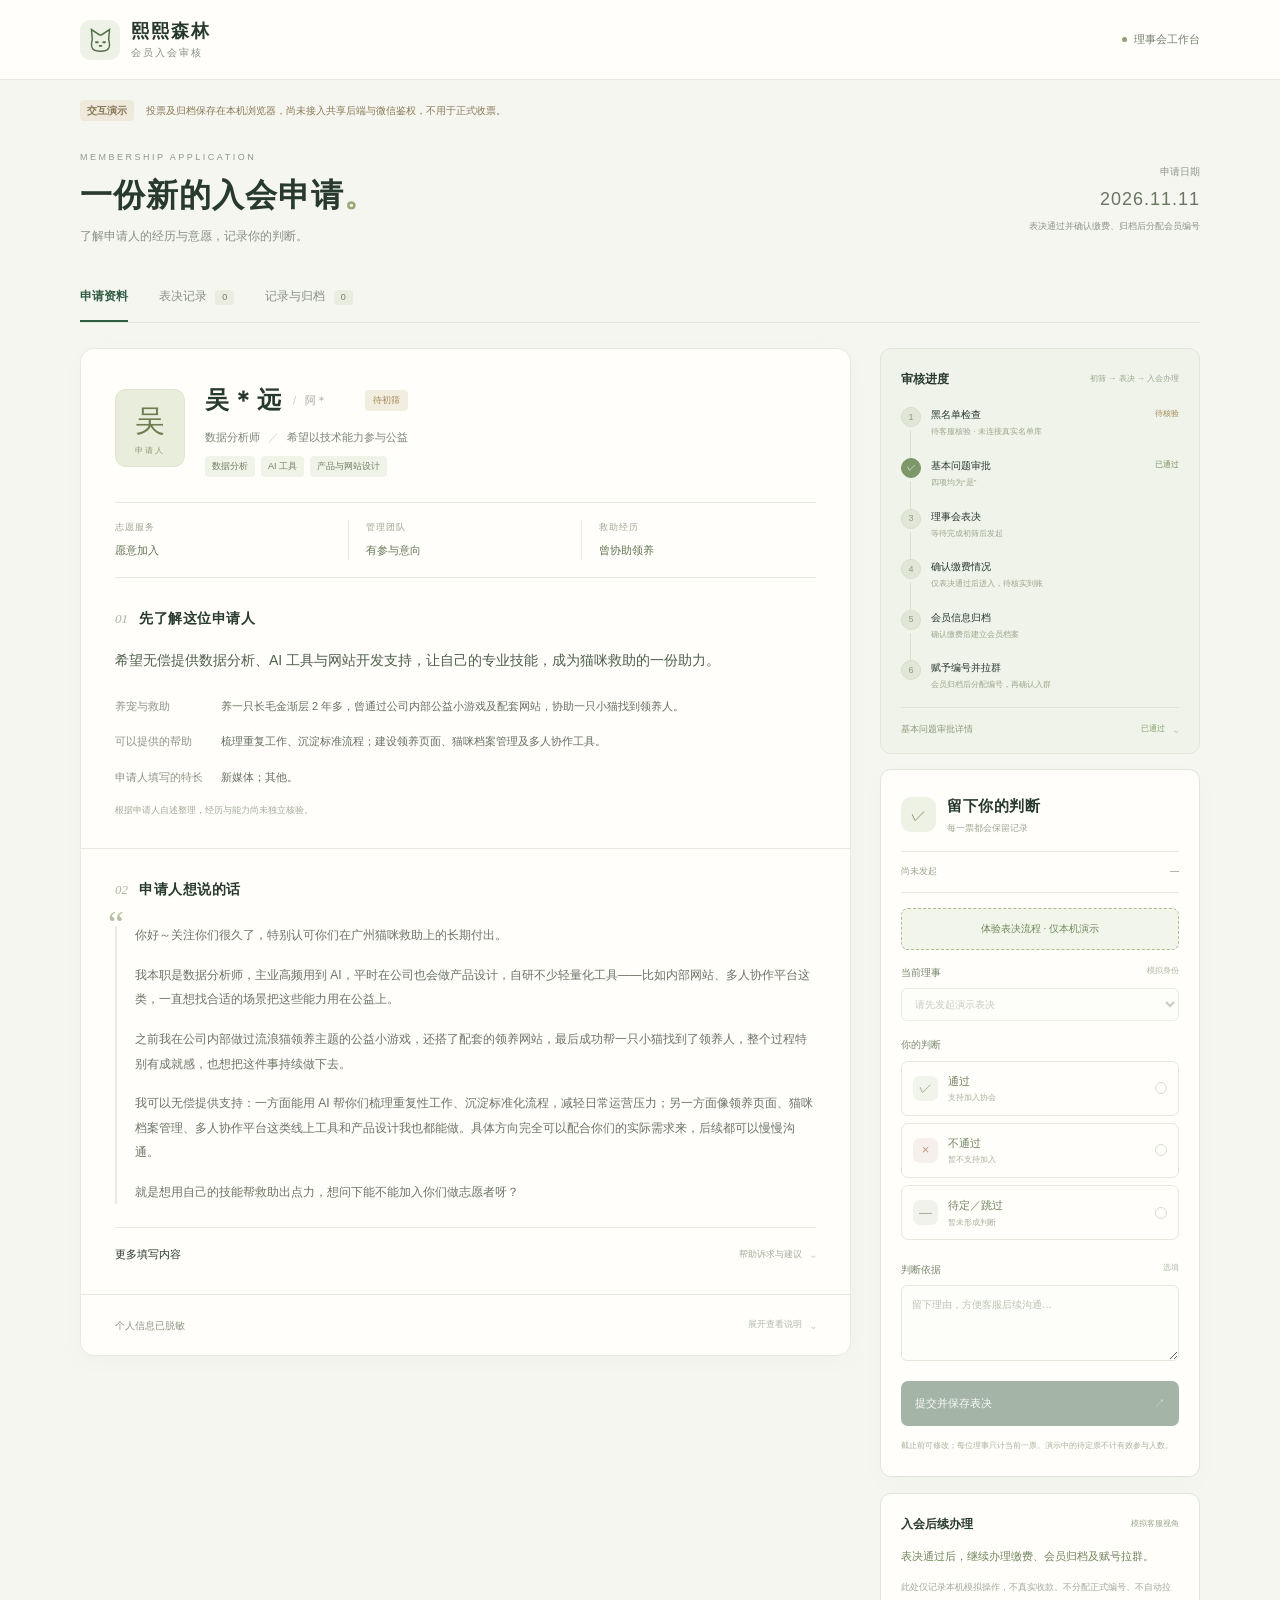
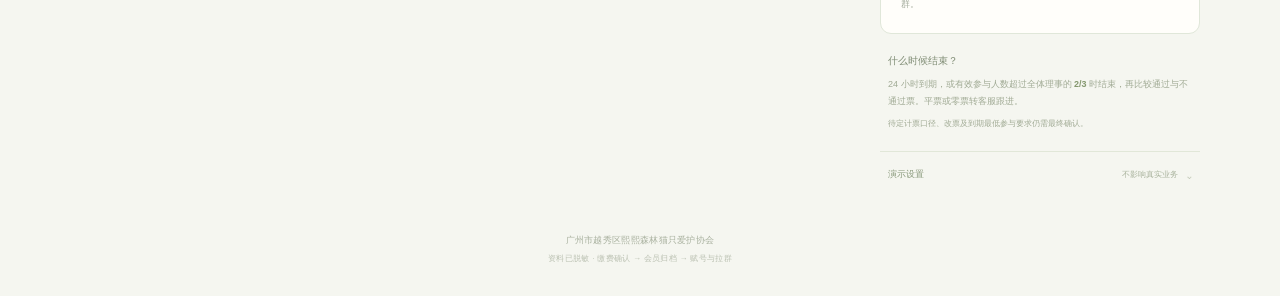
==== commit 12c1f877: "Add payment confirmation and final membership onboarding workflow" ====
--- a/application-review/index.html
+++ b/application-review/index.html
@@ -1,16 +1,16 @@
 <!doctype html><html lang="zh-CN"><head><meta charset="utf-8"><meta name="viewport" content="width=device-width,initial-scale=1,viewport-fit=cover"><meta name="theme-color" content="#244e3b"><meta name="robots" content="noindex,nofollow"><title>入会审核 · 熙熙森林</title><link rel="stylesheet" href="./review.css"></head><body>
 <header class="site-header"><div class="header-inner"><a class="brand" href="#"><span class="brand-mark" aria-hidden="true"><svg viewBox="0 0 32 32" fill="none"><path d="M7 16 6 5l9 6h2l9-6-1 11c3 10-1 13-9 13S4 26 7 16Z" stroke="currentColor" stroke-width="1.6"/><path d="M11 19h2m6 0h2m-6 4h2" stroke="currentColor" stroke-width="2" stroke-linecap="round"/></svg></span><span>熙熙森林<small>会员入会审核</small></span></a><span class="header-right"><i></i>理事会工作台</span></div></header>
 <div class="page"><div class="mode-banner"><span>交互演示</span><p>投票及归档保存在本机浏览器，尚未接入共享后端与微信鉴权，不用于正式收票。</p></div>
-<section class="intro"><div><div class="overline">MEMBERSHIP APPLICATION</div><h1>一份新的入会申请<span>。</span></h1><p>了解申请人的经历与意愿，记录你的判断。</p></div><div class="intro-date"><span>申请日期</span><strong>2026.11.11</strong><small>会员编号于审核通过后分配</small></div></section>
-<nav class="tabs" aria-label="审核页面"><button class="active" data-tab="application">申请资料</button><button data-tab="records">表决记录 <span id="recordBadge">0</span></button><button data-tab="archives">归档记录 <span id="archiveBadge">0</span></button></nav>
+<section class="intro"><div><div class="overline">MEMBERSHIP APPLICATION</div><h1>一份新的入会申请<span>。</span></h1><p>了解申请人的经历与意愿，记录你的判断。</p></div><div class="intro-date"><span>申请日期</span><strong>2026.11.11</strong><small>表决通过并确认缴费、归档后分配会员编号</small></div></section>
+<nav class="tabs" aria-label="审核页面"><button class="active" data-tab="application">申请资料</button><button data-tab="records">表决记录 <span id="recordBadge">0</span></button><button data-tab="archives">记录与归档 <span id="archiveBadge">0</span></button></nav>
 <section class="tab-panel active" id="application"><div class="workbench"><div class="paper"><section class="profile"><div class="avatar" aria-hidden="true">吴<span>申请人</span></div><div class="profile-main"><div class="name-row"><h2>吴＊远</h2><span class="alias">阿＊</span><span class="status-chip" id="appStatus">待初筛</span></div><p class="occupation">数据分析师 <span>／</span> 希望以技术能力参与公益</p><div class="skill-tags"><span>数据分析</span><span>AI 工具</span><span>产品与网站设计</span></div></div></section>
 <div class="intentions"><div><span>志愿服务</span><b>愿意加入</b></div><div><span>管理团队</span><b>有参与意向</b></div><div><span>救助经历</span><b>曾协助领养</b></div></div>
 <section class="paper-section"><div class="section-heading"><span>01</span><h3>先了解这位申请人</h3></div><p class="summary-lead">希望无偿提供数据分析、AI 工具与网站开发支持，让自己的专业技能，成为猫咪救助的一份助力。</p><dl class="facts"><div><dt>养宠与救助</dt><dd>养一只长毛金渐层 2 年多，曾通过公司内部公益小游戏及配套网站，协助一只小猫找到领养人。</dd></div><div><dt>可以提供的帮助</dt><dd>梳理重复工作、沉淀标准流程；建设领养页面、猫咪档案管理及多人协作工具。</dd></div><div><dt>申请人填写的特长</dt><dd>新媒体；其他。</dd></div></dl><p class="source-note">根据申请人自述整理，经历与能力尚未独立核验。</p></section>
 <section class="paper-section"><div class="section-heading"><span>02</span><h3>申请人想说的话</h3></div><div class="statement"><span class="quote-mark" aria-hidden="true">“</span><p>你好～关注你们很久了，特别认可你们在广州猫咪救助上的长期付出。</p><p>我本职是数据分析师，主业高频用到 AI，平时在公司也会做产品设计，自研不少轻量化工具——比如内部网站、多人协作平台这类，一直想找合适的场景把这些能力用在公益上。</p><p>之前我在公司内部做过流浪猫领养主题的公益小游戏，还搭了配套的领养网站，最后成功帮一只小猫找到了领养人，整个过程特别有成就感，也想把这件事持续做下去。</p><p>我可以无偿提供支持：一方面能用 AI 帮你们梳理重复性工作、沉淀标准化流程，减轻日常运营压力；另一方面像领养页面、猫咪档案管理、多人协作平台这类线上工具和产品设计我也都能做。具体方向完全可以配合你们的实际需求来，后续都可以慢慢沟通。</p><p>就是想用自己的技能帮救助出点力，想问下能不能加入你们做志愿者呀？</p></div><details class="additional"><summary>更多填写内容 <span>帮助诉求与建议</span></summary><h4>希望获得的帮助</h4><p>能帮到你们的话就好，期待你们的联系。</p><h4>意见与建议</h4><p>优化表单填写体验，通过集成式后台统一管理数据及审批。</p></details></section>
 <section class="paper-section last"><details class="privacy"><summary><span>个人信息已脱敏</span><small>展开查看说明</small></summary><p>姓名：吴＊远；昵称：阿＊。电话、微信账号／名、身份证、出生信息、住址及工作单位均不在公开页面展示。完整资料由客服按权限保管。</p></details></section></div>
-<aside class="sidebar"><section class="progress-panel"><div class="small-heading"><h3>审核进度</h3><span>初筛 → 表决 → 归档</span></div><ol class="steps"><li id="blackStep"><span class="step-dot">1</span><div><strong>黑名单检查</strong><small id="blackText">待客服核验 · 未连接真实名单库</small></div><b id="blackMark">待核验</b></li><li class="complete"><span class="step-dot">✓</span><div><strong>基本问题审批</strong><small>四项均为“是”</small></div><b>已通过</b></li><li><span class="step-dot" id="voteStep">3</span><div><strong id="phaseTitle">理事会表决</strong><small id="phaseText">等待完成初筛后发起</small></div></li></ol><details class="basic-details"><summary>基本问题审批详情 <span>已通过</span></summary><p>（一）遵守国家法律法规，拥护协会章程；<b>是</b></p><p>（二）有加入协会的意愿；<b>是</b></p><p>（三）有一定领域认知，愿继续学习；<b>是</b></p><p>（四）愿意为社会服务。<b>是</b></p></details></section>
+<aside class="sidebar"><section class="progress-panel"><div class="small-heading"><h3>审核进度</h3><span>初筛 → 表决 → 入会办理</span></div><ol class="steps"><li id="blackStep"><span class="step-dot">1</span><div><strong>黑名单检查</strong><small id="blackText">待客服核验 · 未连接真实名单库</small></div><b id="blackMark">待核验</b></li><li class="complete"><span class="step-dot">✓</span><div><strong>基本问题审批</strong><small>四项均为“是”</small></div><b>已通过</b></li><li><span class="step-dot" id="voteStep">3</span><div><strong id="phaseTitle">理事会表决</strong><small id="phaseText">等待完成初筛后发起</small></div></li><li id="paymentStep"><span class="step-dot">4</span><div><strong>确认缴费情况</strong><small id="paymentText">仅表决通过后进入，待核实到账</small></div></li><li id="memberArchiveStep"><span class="step-dot">5</span><div><strong>会员信息归档</strong><small id="memberArchiveText">确认缴费后建立会员档案</small></div></li><li id="admissionStep"><span class="step-dot">6</span><div><strong>赋予编号并拉群</strong><small id="admissionText">会员归档后分配编号，再确认入群</small></div></li></ol><details class="basic-details"><summary>基本问题审批详情 <span>已通过</span></summary><p>（一）遵守国家法律法规，拥护协会章程；<b>是</b></p><p>（二）有加入协会的意愿；<b>是</b></p><p>（三）有一定领域认知，愿继续学习；<b>是</b></p><p>（四）愿意为社会服务。<b>是</b></p></details></section>
 <section class="ballot-panel" id="ballot"><div class="ballot-heading"><span class="ballot-icon">✓</span><div><h3>留下你的判断</h3><p>每一票都会保留记录</p></div></div><div class="ballot-status"><span id="ballotStatus">尚未发起</span><strong id="countdown">—</strong></div><div id="ballotResult" class="ballot-result" hidden></div><button class="demo-start" id="startDemo">体验表决流程 · 仅本机演示</button><label for="identity">当前理事 <span>模拟身份</span></label><select id="identity" disabled><option>请先发起演示表决</option></select><fieldset id="choiceGroup" disabled><legend>你的判断</legend><label class="vote-option yes"><input type="radio" name="choice" value="yes"><span class="option-icon">✓</span><span><b>通过</b><small>支持加入协会</small></span><i></i></label><label class="vote-option no"><input type="radio" name="choice" value="no"><span class="option-icon">×</span><span><b>不通过</b><small>暂不支持加入</small></span><i></i></label><label class="vote-option skip"><input type="radio" name="choice" value="skip"><span class="option-icon">—</span><span><b>待定／跳过</b><small>暂未形成判断</small></span><i></i></label></fieldset><label for="opinion">判断依据 <span>选填</span></label><textarea id="opinion" rows="3" maxlength="300" disabled placeholder="留下理由，方便客服后续沟通…"></textarea><button class="primary" id="submitVote" disabled>提交并保存表决 <span>↗</span></button><p class="form-feedback" id="feedback" role="status"></p><p class="ballot-footnote">截止前可修改；每位理事只计当前一票。演示中的待定票不计有效参与人数。</p></section>
-<section class="rule-panel"><h4>什么时候结束？</h4><p>24 小时到期，或有效参与人数超过全体理事的 <b>2/3</b> 时结束，再比较通过与不通过票。平票或零票转客服跟进。</p><p class="source-note">待定计票口径、改票及到期最低参与要求仍需最终确认。</p></section><details class="demo-tools"><summary>演示设置 <span>不影响真实业务</span></summary><p>没有预置票数。默认 9 个模拟席位，仅用于体验；正式理事人数与名单待确认。</p><div class="tool-buttons"><button id="expireDemo">模拟到期归档</button><button id="resetDemo">新建一轮演示</button></div></details></aside></div></section>
+<section class="onboarding-panel" id="onboardingPanel"><div class="small-heading"><h3>入会后续办理</h3><span>模拟客服视角</span></div><p id="membershipState" class="membership-state">表决通过后，继续办理缴费、会员归档及赋号拉群。</p><p class="source-note">此处仅记录本机模拟操作，不真实收款、不分配正式编号、不自动拉群。</p><div id="onboardingActions" hidden><label for="paymentNote">缴费核验备注（演示）</label><input id="paymentNote" maxlength="150" placeholder="如：核验凭证及到账情况"><button id="confirmPayment" class="outline">确认缴费（演示）</button><button id="archiveMember" class="outline">会员信息归档（演示）</button><label for="memberNumber">演示会员编号</label><input id="memberNumber" maxlength="45" placeholder="DEMO-001"><button id="assignNumber" class="outline">赋予编号（演示）</button><button id="confirmGroup" class="outline">确认已拉群（演示）</button></div></section><section class="rule-panel"><h4>什么时候结束？</h4><p>24 小时到期，或有效参与人数超过全体理事的 <b>2/3</b> 时结束，再比较通过与不通过票。平票或零票转客服跟进。</p><p class="source-note">待定计票口径、改票及到期最低参与要求仍需最终确认。</p></section><details class="demo-tools"><summary>演示设置 <span>不影响真实业务</span></summary><p>没有预置票数。默认 9 个模拟席位，仅用于体验；正式理事人数与名单待确认。</p><div class="tool-buttons"><button id="expireDemo">模拟到期归档</button><button id="resetDemo">新建一轮演示</button></div></details></aside></div></section>
 <section class="tab-panel" id="records"><div class="records-header"><div><div class="overline">BALLOT RECORDS</div><h2>每一份判断，都有记录。</h2><p>按理事身份保存当前表决，修改历史单独留存。</p></div><button class="outline" id="exportVotes">导出当前票据</button></div><div class="metrics" id="metrics"></div><div class="record-list" id="recordList"></div><details class="history-box"><summary>查看提交与修改历史</summary><div id="historyList"></div></details></section>
-<section class="tab-panel" id="archives"><div class="records-header"><div><div class="overline">REVIEW ARCHIVE</div><h2>表决结束，完整留档。</h2><p>保存最终结论、逐人投票、规则及修改历史的快照。</p></div><button class="outline" id="exportArchives">导出归档 JSON</button></div><div id="archiveList"></div></section>
-<footer>广州市越秀区熙熙森林猫只爱护协会<span>资料已脱敏 · 会员编号通过后分配</span></footer></div><a class="mobile-action" href="#ballot">前往表决 <span>↓</span></a><div id="toast" role="status"></div><script src="./ballot-core.js"></script><script src="./review.js"></script></body></html>+<section class="tab-panel" id="archives"><div class="records-header"><div><div class="overline">REVIEW ARCHIVE</div><h2>表决留档，入会另有后续。</h2><p>表决记录在结束后留档；表决通过后仍需确认缴费、归档会员信息，最后赋予编号并拉群。</p></div><button class="outline" id="exportArchives">导出归档 JSON</button></div><div id="archiveList"></div><div id="memberArchiveList"></div></section>
+<footer>广州市越秀区熙熙森林猫只爱护协会<span>资料已脱敏 · 缴费确认 → 会员归档 → 赋号与拉群</span></footer></div><a class="mobile-action" href="#ballot">前往表决 <span>↓</span></a><div id="toast" role="status"></div><script src="./ballot-core.js"></script><script src="./review.js"></script></body></html>
--- a/application-review/review.css
+++ b/application-review/review.css
@@ -6,3 +6,5 @@
 @media(prefers-reduced-motion:reduce){html{scroll-behavior:auto}.vote-option{transition:none}}
 
 .mobile-action[hidden],.demo-start[hidden]{display:none}.demo-start{display:block;width:100%;margin:15px 0 7px;border:1px dashed #adbd96;border-radius:7px;background:#f2f6ea;color:#71895e;padding:11px;font-size:10px;min-height:42px}.demo-start:hover{background:#e9f0dd}@media(max-width:700px){.demo-start{font-size:12px;min-height:46px}}
+
+.onboarding-panel{margin-top:16px;padding:20px;background:#fffefa;border:1px solid #e0e7d9;border-radius:11px}.membership-state{font-size:11px;color:#71885f;margin:13px 0}.onboarding-panel label{display:block;font-size:10px;color:#8a997c;margin:15px 0 6px}.onboarding-panel input{width:100%;min-width:0;border:1px solid #e0e7d8;border-radius:6px;padding:10px;color:#708161;background:#fdfefa;font-size:11px}.onboarding-panel button{display:block;width:100%;margin-top:9px;min-height:38px}.onboarding-panel button:disabled{opacity:.4}.steps .complete .step-dot{background:#7e9768;color:white}.progress-panel .small-heading>span{font-size:8px}@media(max-width:700px){.onboarding-panel{padding:22px}.onboarding-panel label{font-size:12px}.onboarding-panel input{font-size:12px}.onboarding-panel button{min-height:44px;font-size:12px}.membership-state{font-size:12px}}
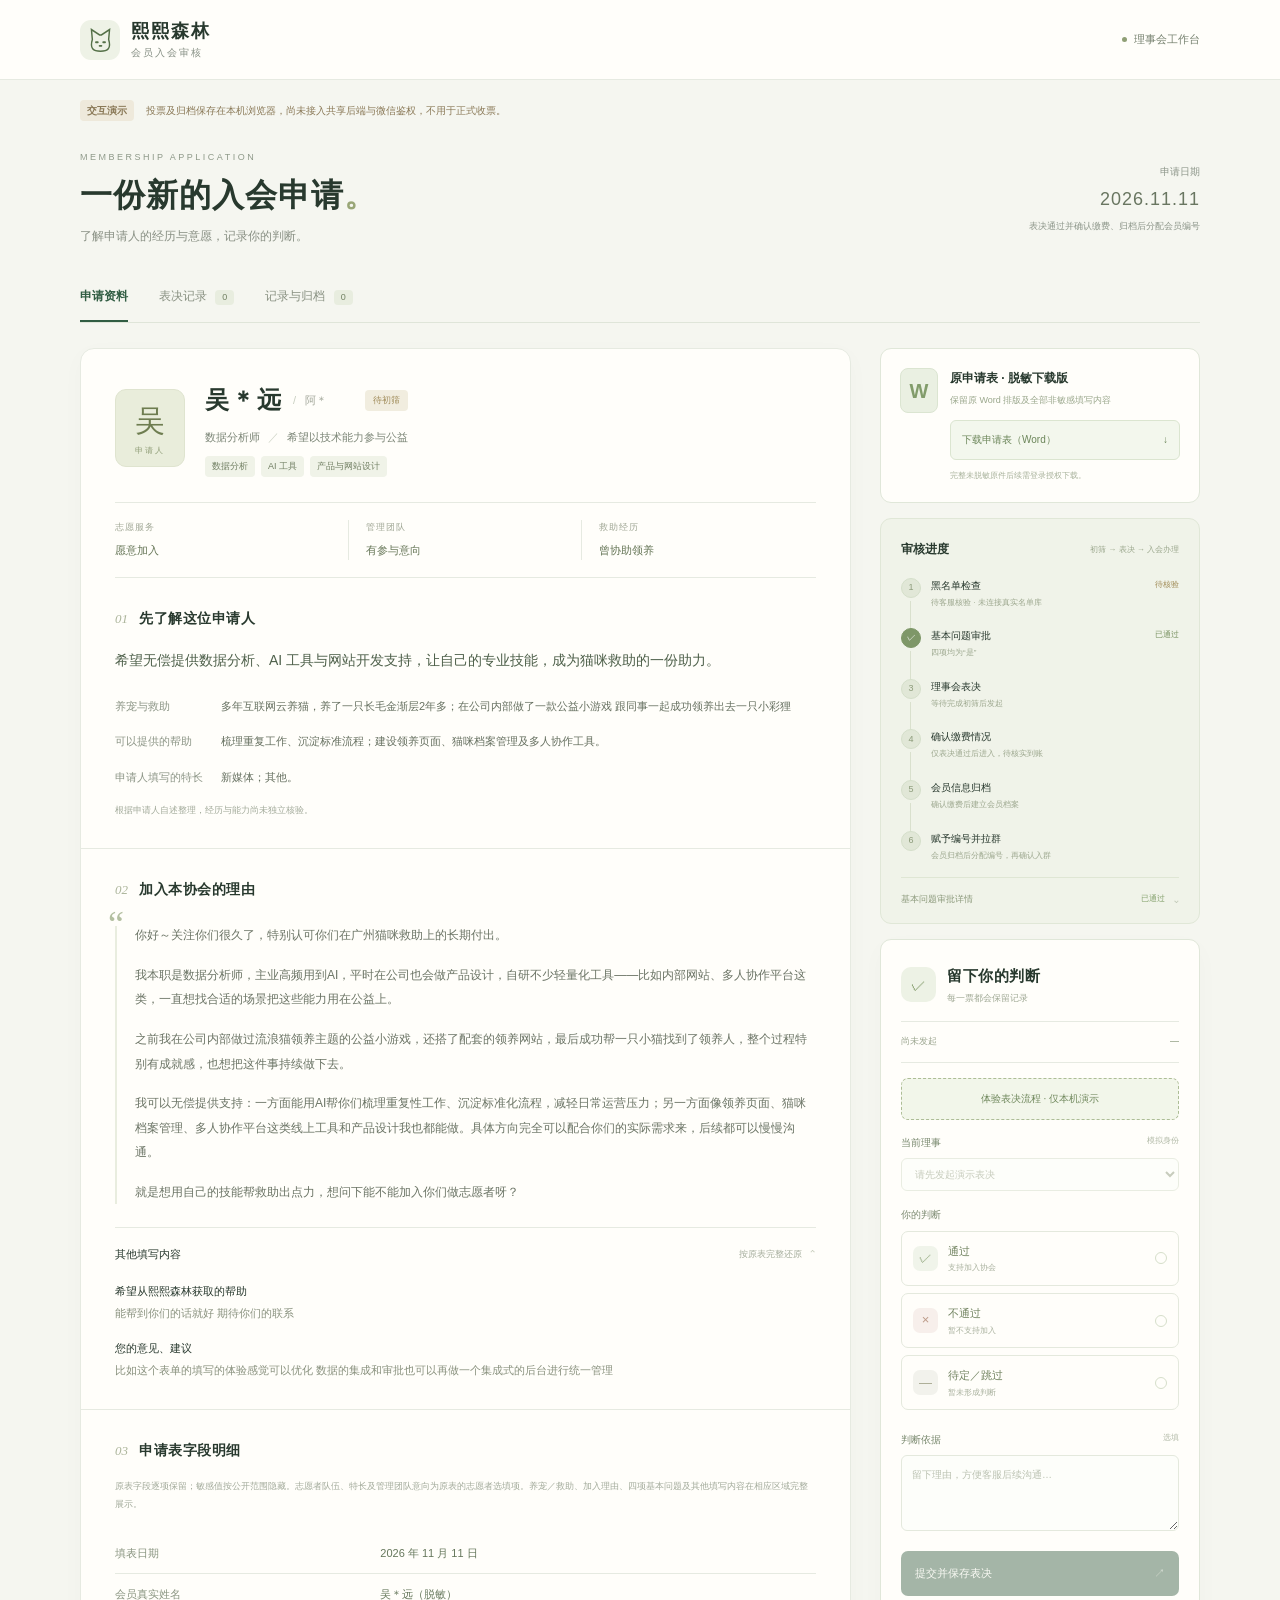
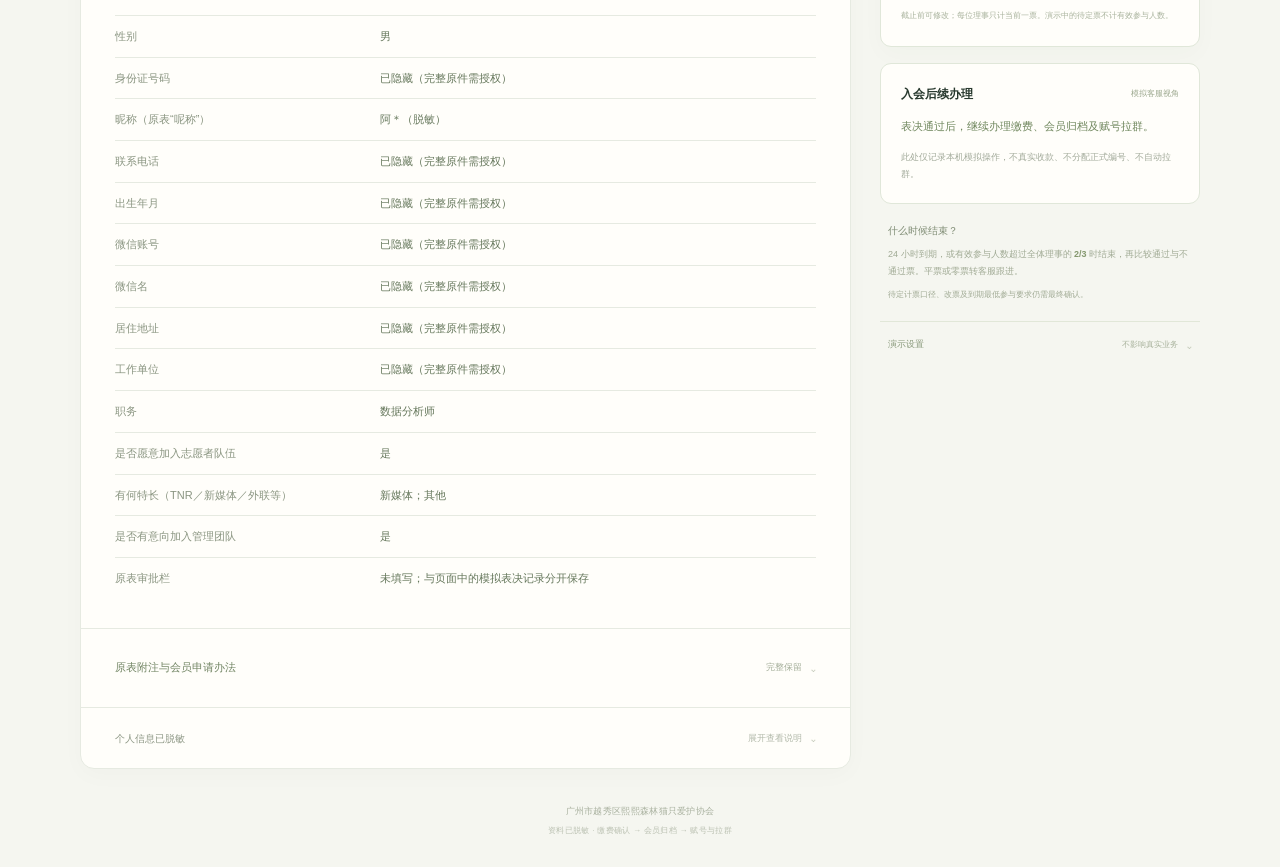
==== commit 8f2aecb7: "Restore complete application fields and add redacted original Word download" ====
--- a/application-review/index.html
+++ b/application-review/index.html
@@ -1,16 +1,16 @@
-<!doctype html><html lang="zh-CN"><head><meta charset="utf-8"><meta name="viewport" content="width=device-width,initial-scale=1,viewport-fit=cover"><meta name="theme-color" content="#244e3b"><meta name="robots" content="noindex,nofollow"><title>入会审核 · 熙熙森林</title><link rel="stylesheet" href="./review.css"></head><body>
-<header class="site-header"><div class="header-inner"><a class="brand" href="#"><span class="brand-mark" aria-hidden="true"><svg viewBox="0 0 32 32" fill="none"><path d="M7 16 6 5l9 6h2l9-6-1 11c3 10-1 13-9 13S4 26 7 16Z" stroke="currentColor" stroke-width="1.6"/><path d="M11 19h2m6 0h2m-6 4h2" stroke="currentColor" stroke-width="2" stroke-linecap="round"/></svg></span><span>熙熙森林<small>会员入会审核</small></span></a><span class="header-right"><i></i>理事会工作台</span></div></header>
-<div class="page"><div class="mode-banner"><span>交互演示</span><p>投票及归档保存在本机浏览器，尚未接入共享后端与微信鉴权，不用于正式收票。</p></div>
-<section class="intro"><div><div class="overline">MEMBERSHIP APPLICATION</div><h1>一份新的入会申请<span>。</span></h1><p>了解申请人的经历与意愿，记录你的判断。</p></div><div class="intro-date"><span>申请日期</span><strong>2026.11.11</strong><small>表决通过并确认缴费、归档后分配会员编号</small></div></section>
-<nav class="tabs" aria-label="审核页面"><button class="active" data-tab="application">申请资料</button><button data-tab="records">表决记录 <span id="recordBadge">0</span></button><button data-tab="archives">记录与归档 <span id="archiveBadge">0</span></button></nav>
-<section class="tab-panel active" id="application"><div class="workbench"><div class="paper"><section class="profile"><div class="avatar" aria-hidden="true">吴<span>申请人</span></div><div class="profile-main"><div class="name-row"><h2>吴＊远</h2><span class="alias">阿＊</span><span class="status-chip" id="appStatus">待初筛</span></div><p class="occupation">数据分析师 <span>／</span> 希望以技术能力参与公益</p><div class="skill-tags"><span>数据分析</span><span>AI 工具</span><span>产品与网站设计</span></div></div></section>
-<div class="intentions"><div><span>志愿服务</span><b>愿意加入</b></div><div><span>管理团队</span><b>有参与意向</b></div><div><span>救助经历</span><b>曾协助领养</b></div></div>
-<section class="paper-section"><div class="section-heading"><span>01</span><h3>先了解这位申请人</h3></div><p class="summary-lead">希望无偿提供数据分析、AI 工具与网站开发支持，让自己的专业技能，成为猫咪救助的一份助力。</p><dl class="facts"><div><dt>养宠与救助</dt><dd>养一只长毛金渐层 2 年多，曾通过公司内部公益小游戏及配套网站，协助一只小猫找到领养人。</dd></div><div><dt>可以提供的帮助</dt><dd>梳理重复工作、沉淀标准流程；建设领养页面、猫咪档案管理及多人协作工具。</dd></div><div><dt>申请人填写的特长</dt><dd>新媒体；其他。</dd></div></dl><p class="source-note">根据申请人自述整理，经历与能力尚未独立核验。</p></section>
-<section class="paper-section"><div class="section-heading"><span>02</span><h3>申请人想说的话</h3></div><div class="statement"><span class="quote-mark" aria-hidden="true">“</span><p>你好～关注你们很久了，特别认可你们在广州猫咪救助上的长期付出。</p><p>我本职是数据分析师，主业高频用到 AI，平时在公司也会做产品设计，自研不少轻量化工具——比如内部网站、多人协作平台这类，一直想找合适的场景把这些能力用在公益上。</p><p>之前我在公司内部做过流浪猫领养主题的公益小游戏，还搭了配套的领养网站，最后成功帮一只小猫找到了领养人，整个过程特别有成就感，也想把这件事持续做下去。</p><p>我可以无偿提供支持：一方面能用 AI 帮你们梳理重复性工作、沉淀标准化流程，减轻日常运营压力；另一方面像领养页面、猫咪档案管理、多人协作平台这类线上工具和产品设计我也都能做。具体方向完全可以配合你们的实际需求来，后续都可以慢慢沟通。</p><p>就是想用自己的技能帮救助出点力，想问下能不能加入你们做志愿者呀？</p></div><details class="additional"><summary>更多填写内容 <span>帮助诉求与建议</span></summary><h4>希望获得的帮助</h4><p>能帮到你们的话就好，期待你们的联系。</p><h4>意见与建议</h4><p>优化表单填写体验，通过集成式后台统一管理数据及审批。</p></details></section>
-<section class="paper-section last"><details class="privacy"><summary><span>个人信息已脱敏</span><small>展开查看说明</small></summary><p>姓名：吴＊远；昵称：阿＊。电话、微信账号／名、身份证、出生信息、住址及工作单位均不在公开页面展示。完整资料由客服按权限保管。</p></details></section></div>
-<aside class="sidebar"><section class="progress-panel"><div class="small-heading"><h3>审核进度</h3><span>初筛 → 表决 → 入会办理</span></div><ol class="steps"><li id="blackStep"><span class="step-dot">1</span><div><strong>黑名单检查</strong><small id="blackText">待客服核验 · 未连接真实名单库</small></div><b id="blackMark">待核验</b></li><li class="complete"><span class="step-dot">✓</span><div><strong>基本问题审批</strong><small>四项均为“是”</small></div><b>已通过</b></li><li><span class="step-dot" id="voteStep">3</span><div><strong id="phaseTitle">理事会表决</strong><small id="phaseText">等待完成初筛后发起</small></div></li><li id="paymentStep"><span class="step-dot">4</span><div><strong>确认缴费情况</strong><small id="paymentText">仅表决通过后进入，待核实到账</small></div></li><li id="memberArchiveStep"><span class="step-dot">5</span><div><strong>会员信息归档</strong><small id="memberArchiveText">确认缴费后建立会员档案</small></div></li><li id="admissionStep"><span class="step-dot">6</span><div><strong>赋予编号并拉群</strong><small id="admissionText">会员归档后分配编号，再确认入群</small></div></li></ol><details class="basic-details"><summary>基本问题审批详情 <span>已通过</span></summary><p>（一）遵守国家法律法规，拥护协会章程；<b>是</b></p><p>（二）有加入协会的意愿；<b>是</b></p><p>（三）有一定领域认知，愿继续学习；<b>是</b></p><p>（四）愿意为社会服务。<b>是</b></p></details></section>
-<section class="ballot-panel" id="ballot"><div class="ballot-heading"><span class="ballot-icon">✓</span><div><h3>留下你的判断</h3><p>每一票都会保留记录</p></div></div><div class="ballot-status"><span id="ballotStatus">尚未发起</span><strong id="countdown">—</strong></div><div id="ballotResult" class="ballot-result" hidden></div><button class="demo-start" id="startDemo">体验表决流程 · 仅本机演示</button><label for="identity">当前理事 <span>模拟身份</span></label><select id="identity" disabled><option>请先发起演示表决</option></select><fieldset id="choiceGroup" disabled><legend>你的判断</legend><label class="vote-option yes"><input type="radio" name="choice" value="yes"><span class="option-icon">✓</span><span><b>通过</b><small>支持加入协会</small></span><i></i></label><label class="vote-option no"><input type="radio" name="choice" value="no"><span class="option-icon">×</span><span><b>不通过</b><small>暂不支持加入</small></span><i></i></label><label class="vote-option skip"><input type="radio" name="choice" value="skip"><span class="option-icon">—</span><span><b>待定／跳过</b><small>暂未形成判断</small></span><i></i></label></fieldset><label for="opinion">判断依据 <span>选填</span></label><textarea id="opinion" rows="3" maxlength="300" disabled placeholder="留下理由，方便客服后续沟通…"></textarea><button class="primary" id="submitVote" disabled>提交并保存表决 <span>↗</span></button><p class="form-feedback" id="feedback" role="status"></p><p class="ballot-footnote">截止前可修改；每位理事只计当前一票。演示中的待定票不计有效参与人数。</p></section>
-<section class="onboarding-panel" id="onboardingPanel"><div class="small-heading"><h3>入会后续办理</h3><span>模拟客服视角</span></div><p id="membershipState" class="membership-state">表决通过后，继续办理缴费、会员归档及赋号拉群。</p><p class="source-note">此处仅记录本机模拟操作，不真实收款、不分配正式编号、不自动拉群。</p><div id="onboardingActions" hidden><label for="paymentNote">缴费核验备注（演示）</label><input id="paymentNote" maxlength="150" placeholder="如：核验凭证及到账情况"><button id="confirmPayment" class="outline">确认缴费（演示）</button><button id="archiveMember" class="outline">会员信息归档（演示）</button><label for="memberNumber">演示会员编号</label><input id="memberNumber" maxlength="45" placeholder="DEMO-001"><button id="assignNumber" class="outline">赋予编号（演示）</button><button id="confirmGroup" class="outline">确认已拉群（演示）</button></div></section><section class="rule-panel"><h4>什么时候结束？</h4><p>24 小时到期，或有效参与人数超过全体理事的 <b>2/3</b> 时结束，再比较通过与不通过票。平票或零票转客服跟进。</p><p class="source-note">待定计票口径、改票及到期最低参与要求仍需最终确认。</p></section><details class="demo-tools"><summary>演示设置 <span>不影响真实业务</span></summary><p>没有预置票数。默认 9 个模拟席位，仅用于体验；正式理事人数与名单待确认。</p><div class="tool-buttons"><button id="expireDemo">模拟到期归档</button><button id="resetDemo">新建一轮演示</button></div></details></aside></div></section>
-<section class="tab-panel" id="records"><div class="records-header"><div><div class="overline">BALLOT RECORDS</div><h2>每一份判断，都有记录。</h2><p>按理事身份保存当前表决，修改历史单独留存。</p></div><button class="outline" id="exportVotes">导出当前票据</button></div><div class="metrics" id="metrics"></div><div class="record-list" id="recordList"></div><details class="history-box"><summary>查看提交与修改历史</summary><div id="historyList"></div></details></section>
-<section class="tab-panel" id="archives"><div class="records-header"><div><div class="overline">REVIEW ARCHIVE</div><h2>表决留档，入会另有后续。</h2><p>表决记录在结束后留档；表决通过后仍需确认缴费、归档会员信息，最后赋予编号并拉群。</p></div><button class="outline" id="exportArchives">导出归档 JSON</button></div><div id="archiveList"></div><div id="memberArchiveList"></div></section>
+<!doctype html><html lang="zh-CN"><head><meta charset="utf-8"><meta name="viewport" content="width=device-width,initial-scale=1,viewport-fit=cover"><meta name="theme-color" content="#244e3b"><meta name="robots" content="noindex,nofollow"><title>入会审核 · 熙熙森林</title><link rel="stylesheet" href="./review.css"></head><body>
+<header class="site-header"><div class="header-inner"><a class="brand" href="#"><span class="brand-mark" aria-hidden="true"><svg viewBox="0 0 32 32" fill="none"><path d="M7 16 6 5l9 6h2l9-6-1 11c3 10-1 13-9 13S4 26 7 16Z" stroke="currentColor" stroke-width="1.6"/><path d="M11 19h2m6 0h2m-6 4h2" stroke="currentColor" stroke-width="2" stroke-linecap="round"/></svg></span><span>熙熙森林<small>会员入会审核</small></span></a><span class="header-right"><i></i>理事会工作台</span></div></header>
+<div class="page"><div class="mode-banner"><span>交互演示</span><p>投票及归档保存在本机浏览器，尚未接入共享后端与微信鉴权，不用于正式收票。</p></div>
+<section class="intro"><div><div class="overline">MEMBERSHIP APPLICATION</div><h1>一份新的入会申请<span>。</span></h1><p>了解申请人的经历与意愿，记录你的判断。</p></div><div class="intro-date"><span>申请日期</span><strong>2026.11.11</strong><small>表决通过并确认缴费、归档后分配会员编号</small></div></section>
+<nav class="tabs" aria-label="审核页面"><button class="active" data-tab="application">申请资料</button><button data-tab="records">表决记录 <span id="recordBadge">0</span></button><button data-tab="archives">记录与归档 <span id="archiveBadge">0</span></button></nav>
+<section class="tab-panel active" id="application"><div class="workbench"><div class="paper"><section class="profile"><div class="avatar" aria-hidden="true">吴<span>申请人</span></div><div class="profile-main"><div class="name-row"><h2>吴＊远</h2><span class="alias">阿＊</span><span class="status-chip" id="appStatus">待初筛</span></div><p class="occupation">数据分析师 <span>／</span> 希望以技术能力参与公益</p><div class="skill-tags"><span>数据分析</span><span>AI 工具</span><span>产品与网站设计</span></div></div></section>
+<div class="intentions"><div><span>志愿服务</span><b>愿意加入</b></div><div><span>管理团队</span><b>有参与意向</b></div><div><span>救助经历</span><b>曾协助领养</b></div></div>
+<section class="paper-section"><div class="section-heading"><span>01</span><h3>先了解这位申请人</h3></div><p class="summary-lead">希望无偿提供数据分析、AI 工具与网站开发支持，让自己的专业技能，成为猫咪救助的一份助力。</p><dl class="facts"><div><dt>养宠与救助</dt><dd>多年互联网云养猫，养了一只长毛金渐层2年多；在公司内部做了一款公益小游戏 跟同事一起成功领养出去一只小彩狸</dd></div><div><dt>可以提供的帮助</dt><dd>梳理重复工作、沉淀标准流程；建设领养页面、猫咪档案管理及多人协作工具。</dd></div><div><dt>申请人填写的特长</dt><dd>新媒体；其他。</dd></div></dl><p class="source-note">根据申请人自述整理，经历与能力尚未独立核验。</p></section>
+<section class="paper-section"><div class="section-heading"><span>02</span><h3>加入本协会的理由</h3></div><div class="statement"><span class="quote-mark" aria-hidden="true">“</span><p>你好～关注你们很久了，特别认可你们在广州猫咪救助上的长期付出。</p><p>我本职是数据分析师，主业高频用到AI，平时在公司也会做产品设计，自研不少轻量化工具——比如内部网站、多人协作平台这类，一直想找合适的场景把这些能力用在公益上。</p><p>之前我在公司内部做过流浪猫领养主题的公益小游戏，还搭了配套的领养网站，最后成功帮一只小猫找到了领养人，整个过程特别有成就感，也想把这件事持续做下去。</p><p>我可以无偿提供支持：一方面能用AI帮你们梳理重复性工作、沉淀标准化流程，减轻日常运营压力；另一方面像领养页面、猫咪档案管理、多人协作平台这类线上工具和产品设计我也都能做。具体方向完全可以配合你们的实际需求来，后续都可以慢慢沟通。</p><p>就是想用自己的技能帮救助出点力，想问下能不能加入你们做志愿者呀？</p></div><details class="additional" open><summary>其他填写内容 <span>按原表完整还原</span></summary><h4>希望从熙熙森林获取的帮助</h4><p>能帮到你们的话就好  期待你们的联系</p><h4>您的意见、建议</h4><p>比如这个表单的填写的体验感觉可以优化 数据的集成和审批也可以再做一个集成式的后台进行统一管理</p></details></section>
+<section class="paper-section form-source"><div class="section-heading"><span>03</span><h3>申请表字段明细</h3></div><p class="source-note">原表字段逐项保留；敏感值按公开范围隐藏。志愿者队伍、特长及管理团队意向为原表的志愿者选填项。养宠／救助、加入理由、四项基本问题及其他填写内容在相应区域完整展示。</p><dl class="full-fields"><div><dt>填表日期</dt><dd>2026 年 11 月 11 日</dd></div><div><dt>会员真实姓名</dt><dd>吴＊远（脱敏）</dd></div><div><dt>性别</dt><dd>男</dd></div><div><dt>身份证号码</dt><dd>已隐藏（完整原件需授权）</dd></div><div><dt>昵称（原表“呢称”）</dt><dd>阿＊（脱敏）</dd></div><div><dt>联系电话</dt><dd>已隐藏（完整原件需授权）</dd></div><div><dt>出生年月</dt><dd>已隐藏（完整原件需授权）</dd></div><div><dt>微信账号</dt><dd>已隐藏（完整原件需授权）</dd></div><div><dt>微信名</dt><dd>已隐藏（完整原件需授权）</dd></div><div><dt>居住地址</dt><dd>已隐藏（完整原件需授权）</dd></div><div><dt>工作单位</dt><dd>已隐藏（完整原件需授权）</dd></div><div><dt>职务</dt><dd>数据分析师</dd></div><div><dt>是否愿意加入志愿者队伍</dt><dd>是</dd></div><div><dt>有何特长（TNR／新媒体／外联等）</dt><dd>新媒体；其他</dd></div><div><dt>是否有意向加入管理团队</dt><dd>是</dd></div><div><dt>原表审批栏</dt><dd>未填写；与页面中的模拟表决记录分开保存</dd></div></dl></section><section class="paper-section form-source"><details class="source-terms"><summary>原表附注与会员申请办法 <span>完整保留</span></summary><h4>原表附注</h4><p>申请入会即代表申请人同意本协会的章程以及承诺入会后遵守本协会章程。</p><p>须身份证正反面复印件（另附）</p><p>“有意向加入管理团队”者为本协会作为发展管理人员的关注对象，能否通过仍须进行考查和评定，望有志帮助流浪猫的人士积极报名。</p><p>协会对所有填写的资料只作为内部使用，并严格保密。</p><h4>会员申请办法（原文）</h4><p>ａ．在活动现场办理。</p><p>ｂ．识别新会员注册表二维码填写并提交申请，批准后将有电子邮件和客服微信通知。</p><p>会费为20元／年（按自然年计算），可汇入熙熙帐户或现场缴纳，汇入帐号后须通知基金管理员查收，基金管理员查收后交理事会审核通过方可批准加入本协会。如申请未获通过退回会费。</p><p>无故退出本协会，会费不予退回。</p><p>本协会设立多个组别，申请加入志愿者也可以根据本人的特长或兴趣选择加入对应工作义工队伍。</p><p class="source-note">以上保留原申请表说明；原文存在先缴费再交理事会审核的表述。本次讨论确认的新流程为“理事表决通过 → 确认缴费 → 会员信息归档 → 赋予编号并拉群”，页面演示按新流程执行；原表说明是否修订列为待确认。</p></details></section><section class="paper-section last"><details class="privacy"><summary><span>个人信息已脱敏</span><small>展开查看说明</small></summary><p>姓名：吴＊远；昵称：阿＊。电话、微信账号／名、身份证、出生信息、住址及工作单位均不在公开页面展示。完整资料由客服按权限保管。</p></details></section></div>
+<aside class="sidebar"><section class="attachment-panel"><div class="attachment-icon" aria-hidden="true">W</div><div><h3>原申请表 · 脱敏下载版</h3><p>保留原 Word 排版及全部非敏感填写内容</p><a class="attachment-download" href="./membership-application-redacted.docx" download="会员申请表-脱敏版.docx">下载申请表（Word） <span>↓</span></a><small>完整未脱敏原件后续需登录授权下载。</small></div></section><section class="progress-panel"><div class="small-heading"><h3>审核进度</h3><span>初筛 → 表决 → 入会办理</span></div><ol class="steps"><li id="blackStep"><span class="step-dot">1</span><div><strong>黑名单检查</strong><small id="blackText">待客服核验 · 未连接真实名单库</small></div><b id="blackMark">待核验</b></li><li class="complete"><span class="step-dot">✓</span><div><strong>基本问题审批</strong><small>四项均为“是”</small></div><b>已通过</b></li><li><span class="step-dot" id="voteStep">3</span><div><strong id="phaseTitle">理事会表决</strong><small id="phaseText">等待完成初筛后发起</small></div></li><li id="paymentStep"><span class="step-dot">4</span><div><strong>确认缴费情况</strong><small id="paymentText">仅表决通过后进入，待核实到账</small></div></li><li id="memberArchiveStep"><span class="step-dot">5</span><div><strong>会员信息归档</strong><small id="memberArchiveText">确认缴费后建立会员档案</small></div></li><li id="admissionStep"><span class="step-dot">6</span><div><strong>赋予编号并拉群</strong><small id="admissionText">会员归档后分配编号，再确认入群</small></div></li></ol><details class="basic-details"><summary>基本问题审批详情 <span>已通过</span></summary><p>（一）遵守国家的法律法规，拥护本协会的章程；【是】</p><p>（二）有加入本协会的意愿；【是】</p><p>（三）在本协会的业务领域内具有一定的认知度，有继续学习的意愿；【是】</p><p>（四）愿意为社会服务。【是】</p></details></section>
+<section class="ballot-panel" id="ballot"><div class="ballot-heading"><span class="ballot-icon">✓</span><div><h3>留下你的判断</h3><p>每一票都会保留记录</p></div></div><div class="ballot-status"><span id="ballotStatus">尚未发起</span><strong id="countdown">—</strong></div><div id="ballotResult" class="ballot-result" hidden></div><button class="demo-start" id="startDemo">体验表决流程 · 仅本机演示</button><label for="identity">当前理事 <span>模拟身份</span></label><select id="identity" disabled><option>请先发起演示表决</option></select><fieldset id="choiceGroup" disabled><legend>你的判断</legend><label class="vote-option yes"><input type="radio" name="choice" value="yes"><span class="option-icon">✓</span><span><b>通过</b><small>支持加入协会</small></span><i></i></label><label class="vote-option no"><input type="radio" name="choice" value="no"><span class="option-icon">×</span><span><b>不通过</b><small>暂不支持加入</small></span><i></i></label><label class="vote-option skip"><input type="radio" name="choice" value="skip"><span class="option-icon">—</span><span><b>待定／跳过</b><small>暂未形成判断</small></span><i></i></label></fieldset><label for="opinion">判断依据 <span>选填</span></label><textarea id="opinion" rows="3" maxlength="300" disabled placeholder="留下理由，方便客服后续沟通…"></textarea><button class="primary" id="submitVote" disabled>提交并保存表决 <span>↗</span></button><p class="form-feedback" id="feedback" role="status"></p><p class="ballot-footnote">截止前可修改；每位理事只计当前一票。演示中的待定票不计有效参与人数。</p></section>
+<section class="onboarding-panel" id="onboardingPanel"><div class="small-heading"><h3>入会后续办理</h3><span>模拟客服视角</span></div><p id="membershipState" class="membership-state">表决通过后，继续办理缴费、会员归档及赋号拉群。</p><p class="source-note">此处仅记录本机模拟操作，不真实收款、不分配正式编号、不自动拉群。</p><div id="onboardingActions" hidden><label for="paymentNote">缴费核验备注（演示）</label><input id="paymentNote" maxlength="150" placeholder="如：核验凭证及到账情况"><button id="confirmPayment" class="outline">确认缴费（演示）</button><button id="archiveMember" class="outline">会员信息归档（演示）</button><label for="memberNumber">演示会员编号</label><input id="memberNumber" maxlength="45" placeholder="DEMO-001"><button id="assignNumber" class="outline">赋予编号（演示）</button><button id="confirmGroup" class="outline">确认已拉群（演示）</button></div></section><section class="rule-panel"><h4>什么时候结束？</h4><p>24 小时到期，或有效参与人数超过全体理事的 <b>2/3</b> 时结束，再比较通过与不通过票。平票或零票转客服跟进。</p><p class="source-note">待定计票口径、改票及到期最低参与要求仍需最终确认。</p></section><details class="demo-tools"><summary>演示设置 <span>不影响真实业务</span></summary><p>没有预置票数。默认 9 个模拟席位，仅用于体验；正式理事人数与名单待确认。</p><div class="tool-buttons"><button id="expireDemo">模拟到期归档</button><button id="resetDemo">新建一轮演示</button></div></details></aside></div></section>
+<section class="tab-panel" id="records"><div class="records-header"><div><div class="overline">BALLOT RECORDS</div><h2>每一份判断，都有记录。</h2><p>按理事身份保存当前表决，修改历史单独留存。</p></div><button class="outline" id="exportVotes">导出当前票据</button></div><div class="metrics" id="metrics"></div><div class="record-list" id="recordList"></div><details class="history-box"><summary>查看提交与修改历史</summary><div id="historyList"></div></details></section>
+<section class="tab-panel" id="archives"><div class="records-header"><div><div class="overline">REVIEW ARCHIVE</div><h2>表决留档，入会另有后续。</h2><p>表决记录在结束后留档；表决通过后仍需确认缴费、归档会员信息，最后赋予编号并拉群。</p></div><button class="outline" id="exportArchives">导出归档 JSON</button></div><div id="archiveList"></div><div id="memberArchiveList"></div></section>
 <footer>广州市越秀区熙熙森林猫只爱护协会<span>资料已脱敏 · 缴费确认 → 会员归档 → 赋号与拉群</span></footer></div><a class="mobile-action" href="#ballot">前往表决 <span>↓</span></a><div id="toast" role="status"></div><script src="./ballot-core.js"></script><script src="./review.js"></script></body></html>
--- a/application-review/review.css
+++ b/application-review/review.css
@@ -8,3 +8,5 @@
 .mobile-action[hidden],.demo-start[hidden]{display:none}.demo-start{display:block;width:100%;margin:15px 0 7px;border:1px dashed #adbd96;border-radius:7px;background:#f2f6ea;color:#71895e;padding:11px;font-size:10px;min-height:42px}.demo-start:hover{background:#e9f0dd}@media(max-width:700px){.demo-start{font-size:12px;min-height:46px}}
 
 .onboarding-panel{margin-top:16px;padding:20px;background:#fffefa;border:1px solid #e0e7d9;border-radius:11px}.membership-state{font-size:11px;color:#71885f;margin:13px 0}.onboarding-panel label{display:block;font-size:10px;color:#8a997c;margin:15px 0 6px}.onboarding-panel input{width:100%;min-width:0;border:1px solid #e0e7d8;border-radius:6px;padding:10px;color:#708161;background:#fdfefa;font-size:11px}.onboarding-panel button{display:block;width:100%;margin-top:9px;min-height:38px}.onboarding-panel button:disabled{opacity:.4}.steps .complete .step-dot{background:#7e9768;color:white}.progress-panel .small-heading>span{font-size:8px}@media(max-width:700px){.onboarding-panel{padding:22px}.onboarding-panel label{font-size:12px}.onboarding-panel input{font-size:12px}.onboarding-panel button{min-height:44px;font-size:12px}.membership-state{font-size:12px}}
+
+.full-fields{margin:20px 0 0}.full-fields>div{display:grid;grid-template-columns:minmax(95px,36%) minmax(0,1fr);gap:13px;padding:11px 0;border-bottom:1px solid var(--line);font-size:11px}.full-fields>div:last-child{border-bottom:0}.full-fields dt{color:#8a9581}.full-fields dd{margin:0;color:#65775b;overflow-wrap:anywhere}.source-terms summary{font-size:11px;color:#738665}.source-terms summary span{margin-left:auto;font-size:9px;color:#a4ae99}.source-terms h4{font-size:11px;font-weight:550;margin:22px 0 8px}.source-terms p{font-size:11px;line-height:1.95;color:#859479;margin:10px 0}.attachment-panel{display:flex;gap:12px;background:#fffefa;border:1px solid #e0e7d9;border-radius:11px;padding:19px;margin-bottom:15px;align-items:flex-start}.attachment-icon{background:#eaf0e2;color:#829c6b;border:1px solid #dbe5d1;border-radius:8px;font-weight:650;font-size:20px;width:38px;flex:0 0 38px;height:45px;display:grid;place-items:center}.attachment-panel>div:last-child{min-width:0;flex:1}.attachment-panel h3{font-size:12px;margin:0 0 5px}.attachment-panel p{font-size:9px;color:#9aa78c;margin:0 0 11px}.attachment-download{display:flex;justify-content:space-between;align-items:center;gap:12px;text-decoration:none;color:#6b8559;border:1px solid #dbe5d0;border-radius:6px;background:#f3f7ed;padding:10px 11px;font-size:10px;min-height:40px}.attachment-download:hover{background:#eaf1df}.attachment-panel small{font-size:8px;color:#a7b19a;display:block;margin-top:9px;line-height:1.8}@media(max-width:700px){.full-fields>div{font-size:12px;padding:12px 0}.source-terms summary{font-size:12px}.source-terms p{font-size:12px}.source-terms h4{font-size:12px}.attachment-panel{padding:22px;gap:14px}.attachment-panel h3{font-size:14px}.attachment-panel p{font-size:11px}.attachment-download{font-size:12px;min-height:45px}.attachment-panel small{font-size:10px}}
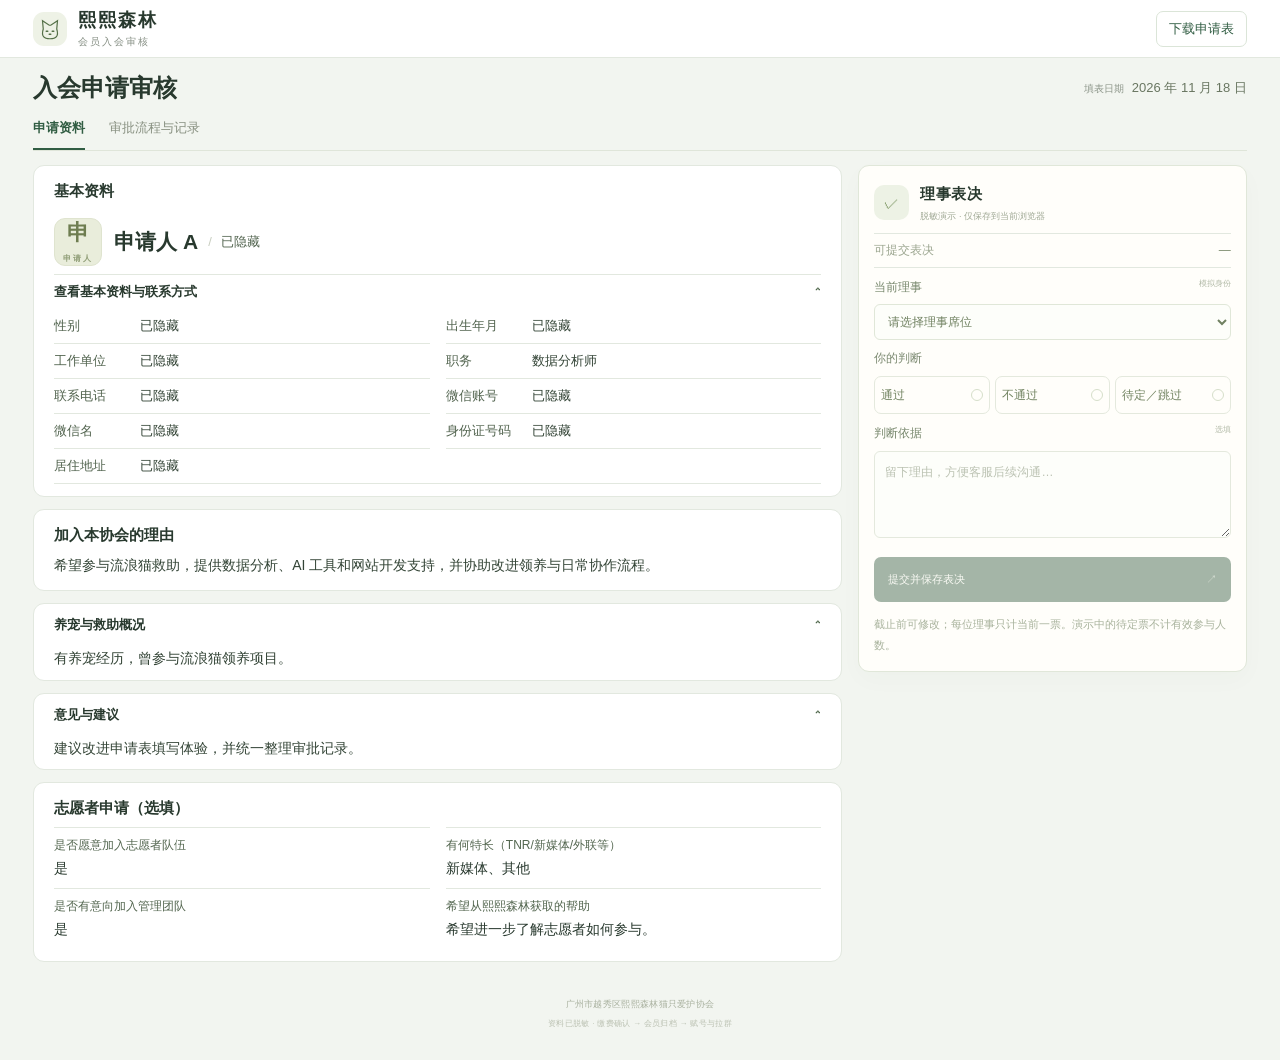
==== commit 40c017be: "Update public membership review to the approved two-tab layout" ====
--- a/application-review/index.html
+++ b/application-review/index.html
@@ -1,16 +1,267 @@
-<!doctype html><html lang="zh-CN"><head><meta charset="utf-8"><meta name="viewport" content="width=device-width,initial-scale=1,viewport-fit=cover"><meta name="theme-color" content="#244e3b"><meta name="robots" content="noindex,nofollow"><title>入会审核 · 熙熙森林</title><link rel="stylesheet" href="./review.css"></head><body>
-<header class="site-header"><div class="header-inner"><a class="brand" href="#"><span class="brand-mark" aria-hidden="true"><svg viewBox="0 0 32 32" fill="none"><path d="M7 16 6 5l9 6h2l9-6-1 11c3 10-1 13-9 13S4 26 7 16Z" stroke="currentColor" stroke-width="1.6"/><path d="M11 19h2m6 0h2m-6 4h2" stroke="currentColor" stroke-width="2" stroke-linecap="round"/></svg></span><span>熙熙森林<small>会员入会审核</small></span></a><span class="header-right"><i></i>理事会工作台</span></div></header>
-<div class="page"><div class="mode-banner"><span>交互演示</span><p>投票及归档保存在本机浏览器，尚未接入共享后端与微信鉴权，不用于正式收票。</p></div>
-<section class="intro"><div><div class="overline">MEMBERSHIP APPLICATION</div><h1>一份新的入会申请<span>。</span></h1><p>了解申请人的经历与意愿，记录你的判断。</p></div><div class="intro-date"><span>申请日期</span><strong>2026.11.11</strong><small>表决通过并确认缴费、归档后分配会员编号</small></div></section>
-<nav class="tabs" aria-label="审核页面"><button class="active" data-tab="application">申请资料</button><button data-tab="records">表决记录 <span id="recordBadge">0</span></button><button data-tab="archives">记录与归档 <span id="archiveBadge">0</span></button></nav>
-<section class="tab-panel active" id="application"><div class="workbench"><div class="paper"><section class="profile"><div class="avatar" aria-hidden="true">吴<span>申请人</span></div><div class="profile-main"><div class="name-row"><h2>吴＊远</h2><span class="alias">阿＊</span><span class="status-chip" id="appStatus">待初筛</span></div><p class="occupation">数据分析师 <span>／</span> 希望以技术能力参与公益</p><div class="skill-tags"><span>数据分析</span><span>AI 工具</span><span>产品与网站设计</span></div></div></section>
-<div class="intentions"><div><span>志愿服务</span><b>愿意加入</b></div><div><span>管理团队</span><b>有参与意向</b></div><div><span>救助经历</span><b>曾协助领养</b></div></div>
-<section class="paper-section"><div class="section-heading"><span>01</span><h3>先了解这位申请人</h3></div><p class="summary-lead">希望无偿提供数据分析、AI 工具与网站开发支持，让自己的专业技能，成为猫咪救助的一份助力。</p><dl class="facts"><div><dt>养宠与救助</dt><dd>多年互联网云养猫，养了一只长毛金渐层2年多；在公司内部做了一款公益小游戏 跟同事一起成功领养出去一只小彩狸</dd></div><div><dt>可以提供的帮助</dt><dd>梳理重复工作、沉淀标准流程；建设领养页面、猫咪档案管理及多人协作工具。</dd></div><div><dt>申请人填写的特长</dt><dd>新媒体；其他。</dd></div></dl><p class="source-note">根据申请人自述整理，经历与能力尚未独立核验。</p></section>
-<section class="paper-section"><div class="section-heading"><span>02</span><h3>加入本协会的理由</h3></div><div class="statement"><span class="quote-mark" aria-hidden="true">“</span><p>你好～关注你们很久了，特别认可你们在广州猫咪救助上的长期付出。</p><p>我本职是数据分析师，主业高频用到AI，平时在公司也会做产品设计，自研不少轻量化工具——比如内部网站、多人协作平台这类，一直想找合适的场景把这些能力用在公益上。</p><p>之前我在公司内部做过流浪猫领养主题的公益小游戏，还搭了配套的领养网站，最后成功帮一只小猫找到了领养人，整个过程特别有成就感，也想把这件事持续做下去。</p><p>我可以无偿提供支持：一方面能用AI帮你们梳理重复性工作、沉淀标准化流程，减轻日常运营压力；另一方面像领养页面、猫咪档案管理、多人协作平台这类线上工具和产品设计我也都能做。具体方向完全可以配合你们的实际需求来，后续都可以慢慢沟通。</p><p>就是想用自己的技能帮救助出点力，想问下能不能加入你们做志愿者呀？</p></div><details class="additional" open><summary>其他填写内容 <span>按原表完整还原</span></summary><h4>希望从熙熙森林获取的帮助</h4><p>能帮到你们的话就好  期待你们的联系</p><h4>您的意见、建议</h4><p>比如这个表单的填写的体验感觉可以优化 数据的集成和审批也可以再做一个集成式的后台进行统一管理</p></details></section>
-<section class="paper-section form-source"><div class="section-heading"><span>03</span><h3>申请表字段明细</h3></div><p class="source-note">原表字段逐项保留；敏感值按公开范围隐藏。志愿者队伍、特长及管理团队意向为原表的志愿者选填项。养宠／救助、加入理由、四项基本问题及其他填写内容在相应区域完整展示。</p><dl class="full-fields"><div><dt>填表日期</dt><dd>2026 年 11 月 11 日</dd></div><div><dt>会员真实姓名</dt><dd>吴＊远（脱敏）</dd></div><div><dt>性别</dt><dd>男</dd></div><div><dt>身份证号码</dt><dd>已隐藏（完整原件需授权）</dd></div><div><dt>昵称（原表“呢称”）</dt><dd>阿＊（脱敏）</dd></div><div><dt>联系电话</dt><dd>已隐藏（完整原件需授权）</dd></div><div><dt>出生年月</dt><dd>已隐藏（完整原件需授权）</dd></div><div><dt>微信账号</dt><dd>已隐藏（完整原件需授权）</dd></div><div><dt>微信名</dt><dd>已隐藏（完整原件需授权）</dd></div><div><dt>居住地址</dt><dd>已隐藏（完整原件需授权）</dd></div><div><dt>工作单位</dt><dd>已隐藏（完整原件需授权）</dd></div><div><dt>职务</dt><dd>数据分析师</dd></div><div><dt>是否愿意加入志愿者队伍</dt><dd>是</dd></div><div><dt>有何特长（TNR／新媒体／外联等）</dt><dd>新媒体；其他</dd></div><div><dt>是否有意向加入管理团队</dt><dd>是</dd></div><div><dt>原表审批栏</dt><dd>未填写；与页面中的模拟表决记录分开保存</dd></div></dl></section><section class="paper-section form-source"><details class="source-terms"><summary>原表附注与会员申请办法 <span>完整保留</span></summary><h4>原表附注</h4><p>申请入会即代表申请人同意本协会的章程以及承诺入会后遵守本协会章程。</p><p>须身份证正反面复印件（另附）</p><p>“有意向加入管理团队”者为本协会作为发展管理人员的关注对象，能否通过仍须进行考查和评定，望有志帮助流浪猫的人士积极报名。</p><p>协会对所有填写的资料只作为内部使用，并严格保密。</p><h4>会员申请办法（原文）</h4><p>ａ．在活动现场办理。</p><p>ｂ．识别新会员注册表二维码填写并提交申请，批准后将有电子邮件和客服微信通知。</p><p>会费为20元／年（按自然年计算），可汇入熙熙帐户或现场缴纳，汇入帐号后须通知基金管理员查收，基金管理员查收后交理事会审核通过方可批准加入本协会。如申请未获通过退回会费。</p><p>无故退出本协会，会费不予退回。</p><p>本协会设立多个组别，申请加入志愿者也可以根据本人的特长或兴趣选择加入对应工作义工队伍。</p><p class="source-note">以上保留原申请表说明；原文存在先缴费再交理事会审核的表述。本次讨论确认的新流程为“理事表决通过 → 确认缴费 → 会员信息归档 → 赋予编号并拉群”，页面演示按新流程执行；原表说明是否修订列为待确认。</p></details></section><section class="paper-section last"><details class="privacy"><summary><span>个人信息已脱敏</span><small>展开查看说明</small></summary><p>姓名：吴＊远；昵称：阿＊。电话、微信账号／名、身份证、出生信息、住址及工作单位均不在公开页面展示。完整资料由客服按权限保管。</p></details></section></div>
-<aside class="sidebar"><section class="attachment-panel"><div class="attachment-icon" aria-hidden="true">W</div><div><h3>原申请表 · 脱敏下载版</h3><p>保留原 Word 排版及全部非敏感填写内容</p><a class="attachment-download" href="./membership-application-redacted.docx" download="会员申请表-脱敏版.docx">下载申请表（Word） <span>↓</span></a><small>完整未脱敏原件后续需登录授权下载。</small></div></section><section class="progress-panel"><div class="small-heading"><h3>审核进度</h3><span>初筛 → 表决 → 入会办理</span></div><ol class="steps"><li id="blackStep"><span class="step-dot">1</span><div><strong>黑名单检查</strong><small id="blackText">待客服核验 · 未连接真实名单库</small></div><b id="blackMark">待核验</b></li><li class="complete"><span class="step-dot">✓</span><div><strong>基本问题审批</strong><small>四项均为“是”</small></div><b>已通过</b></li><li><span class="step-dot" id="voteStep">3</span><div><strong id="phaseTitle">理事会表决</strong><small id="phaseText">等待完成初筛后发起</small></div></li><li id="paymentStep"><span class="step-dot">4</span><div><strong>确认缴费情况</strong><small id="paymentText">仅表决通过后进入，待核实到账</small></div></li><li id="memberArchiveStep"><span class="step-dot">5</span><div><strong>会员信息归档</strong><small id="memberArchiveText">确认缴费后建立会员档案</small></div></li><li id="admissionStep"><span class="step-dot">6</span><div><strong>赋予编号并拉群</strong><small id="admissionText">会员归档后分配编号，再确认入群</small></div></li></ol><details class="basic-details"><summary>基本问题审批详情 <span>已通过</span></summary><p>（一）遵守国家的法律法规，拥护本协会的章程；【是】</p><p>（二）有加入本协会的意愿；【是】</p><p>（三）在本协会的业务领域内具有一定的认知度，有继续学习的意愿；【是】</p><p>（四）愿意为社会服务。【是】</p></details></section>
-<section class="ballot-panel" id="ballot"><div class="ballot-heading"><span class="ballot-icon">✓</span><div><h3>留下你的判断</h3><p>每一票都会保留记录</p></div></div><div class="ballot-status"><span id="ballotStatus">尚未发起</span><strong id="countdown">—</strong></div><div id="ballotResult" class="ballot-result" hidden></div><button class="demo-start" id="startDemo">体验表决流程 · 仅本机演示</button><label for="identity">当前理事 <span>模拟身份</span></label><select id="identity" disabled><option>请先发起演示表决</option></select><fieldset id="choiceGroup" disabled><legend>你的判断</legend><label class="vote-option yes"><input type="radio" name="choice" value="yes"><span class="option-icon">✓</span><span><b>通过</b><small>支持加入协会</small></span><i></i></label><label class="vote-option no"><input type="radio" name="choice" value="no"><span class="option-icon">×</span><span><b>不通过</b><small>暂不支持加入</small></span><i></i></label><label class="vote-option skip"><input type="radio" name="choice" value="skip"><span class="option-icon">—</span><span><b>待定／跳过</b><small>暂未形成判断</small></span><i></i></label></fieldset><label for="opinion">判断依据 <span>选填</span></label><textarea id="opinion" rows="3" maxlength="300" disabled placeholder="留下理由，方便客服后续沟通…"></textarea><button class="primary" id="submitVote" disabled>提交并保存表决 <span>↗</span></button><p class="form-feedback" id="feedback" role="status"></p><p class="ballot-footnote">截止前可修改；每位理事只计当前一票。演示中的待定票不计有效参与人数。</p></section>
-<section class="onboarding-panel" id="onboardingPanel"><div class="small-heading"><h3>入会后续办理</h3><span>模拟客服视角</span></div><p id="membershipState" class="membership-state">表决通过后，继续办理缴费、会员归档及赋号拉群。</p><p class="source-note">此处仅记录本机模拟操作，不真实收款、不分配正式编号、不自动拉群。</p><div id="onboardingActions" hidden><label for="paymentNote">缴费核验备注（演示）</label><input id="paymentNote" maxlength="150" placeholder="如：核验凭证及到账情况"><button id="confirmPayment" class="outline">确认缴费（演示）</button><button id="archiveMember" class="outline">会员信息归档（演示）</button><label for="memberNumber">演示会员编号</label><input id="memberNumber" maxlength="45" placeholder="DEMO-001"><button id="assignNumber" class="outline">赋予编号（演示）</button><button id="confirmGroup" class="outline">确认已拉群（演示）</button></div></section><section class="rule-panel"><h4>什么时候结束？</h4><p>24 小时到期，或有效参与人数超过全体理事的 <b>2/3</b> 时结束，再比较通过与不通过票。平票或零票转客服跟进。</p><p class="source-note">待定计票口径、改票及到期最低参与要求仍需最终确认。</p></section><details class="demo-tools"><summary>演示设置 <span>不影响真实业务</span></summary><p>没有预置票数。默认 9 个模拟席位，仅用于体验；正式理事人数与名单待确认。</p><div class="tool-buttons"><button id="expireDemo">模拟到期归档</button><button id="resetDemo">新建一轮演示</button></div></details></aside></div></section>
-<section class="tab-panel" id="records"><div class="records-header"><div><div class="overline">BALLOT RECORDS</div><h2>每一份判断，都有记录。</h2><p>按理事身份保存当前表决，修改历史单独留存。</p></div><button class="outline" id="exportVotes">导出当前票据</button></div><div class="metrics" id="metrics"></div><div class="record-list" id="recordList"></div><details class="history-box"><summary>查看提交与修改历史</summary><div id="historyList"></div></details></section>
-<section class="tab-panel" id="archives"><div class="records-header"><div><div class="overline">REVIEW ARCHIVE</div><h2>表决留档，入会另有后续。</h2><p>表决记录在结束后留档；表决通过后仍需确认缴费、归档会员信息，最后赋予编号并拉群。</p></div><button class="outline" id="exportArchives">导出归档 JSON</button></div><div id="archiveList"></div><div id="memberArchiveList"></div></section>
-<footer>广州市越秀区熙熙森林猫只爱护协会<span>资料已脱敏 · 缴费确认 → 会员归档 → 赋号与拉群</span></footer></div><a class="mobile-action" href="#ballot">前往表决 <span>↓</span></a><div id="toast" role="status"></div><script src="./ballot-core.js"></script><script src="./review.js"></script></body></html>+<!doctype html>
+<html lang="zh-CN"><head><meta charset="utf-8"><meta name="viewport" content="width=device-width,initial-scale=1,viewport-fit=cover"><meta name="theme-color" content="#244e3b"><meta name="robots" content="noindex,nofollow"><title>入会审核 · 熙熙森林</title><style>:root{--ink:#28392e;--muted:#879085;--green:#315d43;--soft:#f2f5ed;--line:#e6eae1;--paper:#fffefa;--amber:#a27e3c}*{box-sizing:border-box}html{scroll-behavior:smooth;scroll-padding-top:26px}body{margin:0;background:#f5f6f0;color:var(--ink);font:14px/1.7 -apple-system,BlinkMacSystemFont,"Segoe UI","Microsoft YaHei",sans-serif;-webkit-font-smoothing:antialiased}button,input,select,textarea{font:inherit}button,a,summary{ -webkit-tap-highlight-color:transparent}button{cursor:pointer}a{color:inherit}button:disabled,fieldset:disabled .vote-option{cursor:not-allowed}button:disabled{opacity:.45}button:focus-visible,a:focus-visible,summary:focus-visible,input:focus-visible,select:focus-visible,textarea:focus-visible{outline:3px solid #9ba978;outline-offset:3px}.site-header{background:#fffefa;border-bottom:1px solid var(--line)}.header-inner{max-width:1190px;padding:19px 35px;margin:auto;display:flex;justify-content:space-between;align-items:center}.brand{display:flex;gap:11px;align-items:center;text-decoration:none;font-size:18px;font-weight:700;letter-spacing:2px;line-height:1.4}.brand small{display:block;font-size:10px;color:var(--muted);letter-spacing:2px;font-weight:400;margin-top:2px}.brand-mark{height:40px;width:40px;background:#eef2e6;border-radius:11px;color:#547047;display:grid;place-items:center}.brand-mark svg{width:29px;height:29px}.header-right{color:#778270;font-size:11px;display:flex;align-items:center;gap:7px}.header-right i{width:5px;height:5px;border-radius:50%;background:#8f9f75}.page{max-width:1190px;padding:0 35px;margin:auto}.mode-banner{display:flex;gap:12px;align-items:center;margin-top:20px;color:#8a7957;font-size:10px}.mode-banner>span{background:#eee9db;white-space:nowrap;padding:2px 7px;border-radius:4px;font-weight:600}.mode-banner p{margin:0}.intro{padding:29px 0 26px;display:flex;align-items:center;justify-content:space-between;gap:20px}.overline{font-size:9px;letter-spacing:2.5px;color:#8e9989}h1{font-family:"Noto Serif SC","Songti SC",SimSun,serif;font-size:32px;font-weight:600;letter-spacing:1px;line-height:1.4;margin:8px 0}h1>span{color:#99a677}.intro p{color:#899084;font-size:12px;margin:0}.intro-date{text-align:right;display:flex;flex-direction:column;color:#8c9589;font-size:10px;gap:4px}.intro-date strong{font-size:18px;font-weight:500;letter-spacing:1px;color:#697661}.intro-date small{font-size:9px}.tabs{display:flex;gap:31px;border-bottom:1px solid #dfe5d9;margin-bottom:25px}.tabs button{border:0;background:transparent;padding:13px 0 14px;color:#899182;font-size:12px;border-bottom:2px solid transparent}.tabs button.active{color:var(--green);border-color:var(--green);font-weight:650}.tabs button span{display:inline-block;min-width:19px;text-align:center;margin-left:5px;font-size:9px;background:#e8eddf;border-radius:4px;padding:0 4px;color:#718162}.tab-panel{display:none}.tab-panel.active{display:block}.workbench{display:grid;grid-template-columns:minmax(0,1fr) 320px;gap:29px;align-items:start}.paper{background:var(--paper);border:1px solid var(--line);border-radius:14px;overflow:hidden;box-shadow:0 6px 25px #2a3f2106}.profile{display:flex;align-items:center;gap:20px;padding:31px 34px 25px}.avatar{height:78px;width:70px;flex:0 0 70px;display:flex;align-items:center;justify-content:center;flex-direction:column;background:#e9eddb;color:#6e7d50;border:1px solid #dfe4cf;border-radius:11px;font-family:SimSun,serif;font-size:30px;line-height:1.3}.avatar span{font-family:inherit;font-size:8px;letter-spacing:2px;color:#8e9c75;margin-top:6px}.profile-main{min-width:0}.name-row{display:flex;align-items:center;gap:10px;flex-wrap:wrap}.name-row h2{font-size:24px;letter-spacing:2px;font-weight:650;margin:0}.alias{font-size:11px;color:#a0a598}.alias:before{content:'/';margin-right:9px;color:#c8cec0}.status-chip{font-size:9px;padding:3px 8px;background:#f1eddf;color:#a08b59;border-radius:4px;margin-left:auto}.occupation{font-size:11px;color:#7c8677;margin:7px 0 9px}.occupation>span{margin:0 5px;color:#ccd2c4}.skill-tags{display:flex;gap:6px;flex-wrap:wrap}.skill-tags span{font-size:9px;color:#728064;background:#f0f3e8;padding:3px 7px;border-radius:4px}.intentions{display:grid;grid-template-columns:repeat(3,1fr);margin:0 34px;padding:17px 0;border-top:1px solid var(--line);border-bottom:1px solid var(--line)}.intentions>div{padding:0 17px;border-right:1px solid var(--line);display:flex;gap:6px;flex-direction:column}.intentions>div:first-child{padding-left:0}.intentions>div:last-child{border:0}.intentions span{font-size:9px;letter-spacing:1px;color:#a0a795}.intentions b{font-size:11px;font-weight:500;color:#667657}.paper-section{padding:29px 34px;border-bottom:1px solid var(--line)}.paper-section.last{border:0;padding-top:20px;padding-bottom:20px}.section-heading{display:flex;gap:11px;align-items:center;margin-bottom:16px}.section-heading>span{font:italic 13px Georgia,serif;color:#acb59b}.section-heading h3{font-size:14px;font-weight:650;margin:0;letter-spacing:.5px}.summary-lead{font-size:14px;line-height:1.95;margin:0 0 22px;color:#4e604a}.facts{margin:0}.facts>div{display:grid;grid-template-columns:96px minmax(0,1fr);gap:10px;margin:0 0 14px;font-size:11px;line-height:1.95}.facts dt{color:#8c9586}.facts dd{margin:0;color:#667060;overflow-wrap:anywhere}.source-note{font-size:9px;color:#a2aa9a;line-height:1.9;margin:13px 0 0}.statement{font-size:12px;line-height:2.05;color:#6b7465;position:relative;padding:5px 0 0 18px;border-left:2px solid #e9eddf}.statement p{margin:0 0 15px}.statement p:last-child{margin-bottom:0}.quote-mark{position:absolute;left:-9px;top:-15px;background:var(--paper);height:23px;font:36px Georgia,serif;color:#b3bfa0}.additional{border-top:1px solid var(--line);margin-top:23px;padding-top:16px}.additional summary{font-size:11px}.additional summary>span{font-size:9px;color:#a4ac9b;margin-left:auto}.additional h4{font-size:11px;font-weight:500;margin:17px 0 3px}.additional p{font-size:11px;color:#89917e;margin:0}.privacy summary{font-size:10px;color:#8d9785}.privacy summary small{margin-left:auto;font-size:9px;color:#b2b9aa}.privacy p{font-size:10px;color:#8d9785;line-height:1.9}summary{list-style:none;cursor:pointer;display:flex;align-items:center;gap:8px}summary::-webkit-details-marker{display:none}summary:after{content:'⌄';font-size:12px;color:#a9b29d}details[open]>summary:after{transform:rotate(180deg)}.sidebar{min-width:0}.progress-panel{padding:20px 20px 14px;border:1px solid #e0e7d7;border-radius:11px;background:#f0f3e9;margin-bottom:15px}.small-heading{display:flex;align-items:center;justify-content:space-between;gap:8px}.small-heading h3{font-size:12px;margin:0;font-weight:650}.small-heading>span{font-size:8px;color:#9ba78d}.steps{list-style:none;margin:18px 0 15px;padding:0}.steps li{display:flex;align-items:flex-start;gap:10px;position:relative;padding-bottom:19px}.steps li:last-child{padding-bottom:0}.steps li:not(:last-child):after{content:'';position:absolute;height:calc(100% - 21px);width:1px;background:#d9e0cd;left:9px;top:23px}.step-dot{font-size:9px;width:20px;height:20px;border-radius:50%;display:grid;place-items:center;background:#e1e7d7;color:#8c9b7a;flex:0 0 20px;border:1px solid #d5dfca}.steps .complete .step-dot{background:#7e9768;color:#fff;border-color:#7e9768}.steps strong{display:block;font-size:10px;font-weight:550;line-height:1.6}.steps small{display:block;font-size:8px;color:#9ca78e;margin-top:2px;line-height:1.7}.steps b{font-size:8px;color:#a18c58;font-weight:400;margin-left:auto;white-space:nowrap}.steps .complete b{color:#77905f}.basic-details{border-top:1px solid #dfe6d4;padding-top:11px}.basic-details summary{font-size:9px;color:#8b997b}.basic-details summary span{font-size:8px;color:#83a06b;margin-left:auto}.basic-details p{font-size:9px;color:#7f8c71;line-height:1.8}.basic-details p b{font-weight:400;color:#4d7c45;margin-left:6px}.ballot-panel{background:#fffefa;border:1px solid #e0e7d9;border-radius:11px;padding:23px 20px;box-shadow:0 8px 25px #35432a06}.ballot-heading{display:flex;gap:11px;align-items:center}.ballot-icon{width:35px;height:35px;display:grid;place-items:center;border-radius:10px;background:#edf2e5;color:#7f9866;font-size:15px}.ballot-heading h3{margin:0;font-size:15px;font-weight:650;letter-spacing:.5px}.ballot-heading p{margin:2px 0 0;font-size:9px;color:#a0a995}.ballot-status{display:flex;justify-content:space-between;padding:12px 0;margin:15px 0 5px;border-top:1px solid var(--line);border-bottom:1px solid var(--line);font-size:9px;color:#9ba58f}.ballot-status strong{font-weight:500;color:#7f8e70;font-variant-numeric:tabular-nums}.ballot-panel>label{font-size:10px;color:#77876c;margin:14px 0 7px;display:flex;justify-content:space-between}.ballot-panel>label>span{font-size:8px;color:#b1b9a6}select{width:100%;min-width:0;border:1px solid #e0e7d8;border-radius:6px;padding:9px;color:#708161;background:#fdfefa;font-size:10px}fieldset{border:0;padding:0;margin:15px 0 0;min-width:0}legend{font-size:10px;color:#7c8a71;padding:0;margin-bottom:8px}.vote-option{display:flex;align-items:center;gap:10px;padding:10px 11px;border:1px solid #e4e9dd;border-radius:7px;margin-bottom:7px;cursor:pointer;transition:background .12s,border-color .12s}.vote-option input{position:absolute;opacity:0;pointer-events:none}.option-icon{width:25px;height:25px;display:grid;place-items:center;border-radius:7px;font-size:13px;background:#f0f4ea;color:#8da378}.no .option-icon{background:#f7efeb;color:#bd9b89}.skip .option-icon{background:#f2f2ec;color:#a4a58d}.vote-option b{font-size:11px;display:block;font-weight:550;color:#718360}.vote-option small{font-size:8px;display:block;color:#a9b19e;margin-top:1px}.vote-option i{margin-left:auto;width:12px;height:12px;border:1px solid #d6dfca;border-radius:50%}.vote-option:has(input:checked){background:#f1f6e9;border-color:#a7bb8f}.vote-option:has(input:checked) i{border:4px solid #8ba773;background:#fff}.vote-option:has(input:focus-visible){outline:3px solid #9ba978}.no:has(input:checked){background:#fbf3ef;border-color:#c9a994}.skip:has(input:checked){background:#f3f3ec;border-color:#b3b89b}textarea{width:100%;resize:vertical;min-height:70px;border:1px solid #e4e9dd;border-radius:6px;padding:10px;background:#fdfefa;color:#758369;font-size:10px;line-height:1.8}textarea::placeholder{color:#bbc2b2}select:disabled,textarea:disabled{color:#b0b8a4}.primary{border:0;width:100%;padding:13px 14px;border-radius:7px;background:#375e43;color:#f4f6ef;font-size:11px;font-weight:500;min-height:43px;margin-top:12px;display:flex;justify-content:space-between;align-items:center}.primary span{opacity:.6}.primary:not(:disabled):hover{background:#284b34}.ballot-footnote{font-size:8px;color:#a8b29c;line-height:1.9;margin:12px 0 0}.form-feedback{font-size:10px;color:#708c5d;line-height:1.8;margin:8px 0 0}.ballot-result{background:#edf3e3;color:#63834b;font-size:12px;padding:12px;border-radius:7px;margin-top:12px}.rule-panel{padding:18px 8px 10px}.rule-panel h4{font-size:10px;font-weight:550;color:#7f8c74;margin:0 0 7px}.rule-panel p{font-size:9px;color:#a0aa94;line-height:1.9;margin:0}.rule-panel b{color:#85986f;font-weight:550}.rule-panel .source-note{font-size:8px;margin-top:6px}.demo-tools{font-size:9px;border-top:1px solid #e1e7d8;padding:13px 8px;color:#89997b;margin-top:9px}.demo-tools summary>span{margin-left:auto;font-size:8px;color:#a9b39d}.demo-tools p{font-size:9px;line-height:1.9}.tool-buttons{display:flex;gap:7px;flex-wrap:wrap}.tool-buttons button,.outline{border:1px solid #dce4d3;border-radius:6px;background:#fffefa;padding:8px 10px;color:#798b68;font-size:9px}.records-header{display:flex;gap:20px;align-items:center;justify-content:space-between;margin:30px 0}.records-header h2{font-family:SimSun,serif;font-weight:500;font-size:25px;margin:6px 0}.records-header p{color:#929c86;font-size:11px;margin:0}.outline{font-size:11px;white-space:nowrap;padding:10px 15px}.metrics{display:grid;grid-template-columns:repeat(4,1fr);gap:15px;margin-bottom:22px}.metric{background:var(--paper);border:1px solid var(--line);border-radius:9px;padding:20px 24px}.metric small{color:#8f9b83;font-size:10px;display:block}.metric b{font-size:26px;color:#6e865b;font-weight:500}.record-list{border:1px solid var(--line);border-radius:12px;overflow:hidden;background:var(--paper)}.record-row{display:grid;grid-template-columns:130px 80px minmax(0,1fr) 160px;gap:16px;padding:18px 25px;border-bottom:1px solid var(--line);font-size:11px;align-items:center}.record-row:last-child{border:0}.record-row strong{font-size:11px;font-weight:500}.record-row p{margin:0;color:#8d9882;overflow-wrap:anywhere}.record-row time{color:#abb39e;font-size:9px}.vote-badge{padding:3px 8px;border-radius:4px;font-size:9px;width:max-content;color:#70915b;background:#edf4e4}.vote-badge.no{color:#a4816e;background:#f6ece5}.vote-badge.skip{color:#929478;background:#eeefe5}.vote-badge.pending{color:#b5bca8;background:#f4f5ed}.history-box{padding:20px 4px;font-size:10px;color:#8d9d7e}.history-item{padding:10px 0;border-bottom:1px solid var(--line);font-size:10px}.empty-state{text-align:center;padding:75px 25px;border:1px dashed #dce3d1;border-radius:13px;background:#fafbf5;color:#99a589}.empty-state strong{display:block;font-size:17px;font-weight:500;color:#7a8d69;margin-bottom:9px}.empty-state p{font-size:11px;margin:0;line-height:1.9}.archive-card{background:var(--paper);border:1px solid var(--line);border-radius:12px;padding:25px;margin-bottom:17px}.archive-top{display:flex;gap:15px;justify-content:space-between;align-items:center}.archive-top h3{font-size:14px;margin:0;font-weight:550}.archive-top small{font-size:10px;color:#a0ac91}.archive-top strong{font-size:14px;font-weight:500;color:#71935b}.archive-card>p{font-size:11px;color:#8c9b7d;margin:15px 0}.archive-card details{font-size:11px;color:#879978}.archive-card .record-row{grid-template-columns:100px 70px minmax(0,1fr);padding:12px 0}.archive-card .record-row time{display:none}.archive-card button{margin-top:17px}.mobile-action{display:none}footer{padding:35px 0 30px;color:#a9b19f;text-align:center;font-size:9px;letter-spacing:.3px}footer>span{display:block;font-size:8px;margin-top:4px;color:#bbc1b2}#toast{display:none;position:fixed;bottom:25px;left:50%;transform:translateX(-50%);padding:12px 19px;max-width:calc(100vw - 32px);width:max-content;background:#314e37;color:#fff;border-radius:8px;font-size:12px;z-index:10;box-shadow:0 10px 20px #314e371a}
+@media(min-width:1400px){.header-inner,.page{max-width:1230px}.workbench{grid-template-columns:minmax(0,1fr) 340px;gap:33px}.profile,.paper-section{padding-left:40px;padding-right:40px}.intentions{margin-left:40px;margin-right:40px}.paper-section{padding-top:32px;padding-bottom:32px}.summary-lead{font-size:15px}.statement{font-size:13px}.facts>div{font-size:12px}.ballot-panel{padding:25px}.progress-panel{padding:23px}}
+@media(max-width:900px){.page{padding-left:24px;padding-right:24px}.header-inner{padding-left:24px;padding-right:24px}.workbench{grid-template-columns:minmax(0,1fr) 292px;gap:20px}.profile{padding:25px 24px;gap:14px}.paper-section{padding:25px 24px}.intentions{margin:0 24px}.avatar{width:54px;flex-basis:54px;height:65px;font-size:25px}.occupation{font-size:10px}.facts>div{grid-template-columns:78px minmax(0,1fr)}.name-row{gap:7px}.name-row h2{font-size:21px}.status-chip{margin-left:0;font-size:8px}.facts>div{font-size:10px}}
+@media(max-width:700px){.header-inner{padding:15px 19px}.brand{font-size:16px;gap:9px}.brand-mark{height:35px;width:35px;border-radius:9px}.brand small{font-size:8px}.header-right{font-size:9px}.page{padding:0 16px}.mode-banner{margin-top:14px;gap:8px;align-items:flex-start;font-size:9px;line-height:1.7}.mode-banner>span{padding:2px 5px;font-size:8px}.intro{padding:23px 0 15px;align-items:flex-start}.overline{font-size:8px;letter-spacing:1.8px}h1{font-size:25px;letter-spacing:0;margin:6px 0}.intro p{font-size:10px}.intro-date{padding-top:2px;gap:4px;font-size:8px}.intro-date strong{font-size:12px;letter-spacing:0}.intro-date small{max-width:80px;line-height:1.7;font-size:7px}.tabs{margin-bottom:18px;gap:25px}.tabs button{font-size:11px;padding:12px 0}.tabs button span{font-size:8px}.workbench{display:flex;flex-direction:column;gap:18px}.paper,.sidebar{width:100%;min-width:0}.paper{border-radius:11px}.profile{padding:24px 21px 21px;gap:14px}.avatar{width:59px;flex-basis:59px;height:67px}.name-row{gap:8px}.name-row h2{font-size:24px}.alias{font-size:10px}.status-chip{font-size:8px;margin-left:auto}.profile-main{flex:1}.occupation{font-size:10px;line-height:1.9}.skill-tags{gap:5px}.skill-tags span{font-size:8px;padding:3px 5px}.intentions{margin:0 21px;padding:15px 0}.intentions>div{padding-left:13px;padding-right:8px;gap:5px}.intentions span{font-size:8px}.intentions b{font-size:10px}.paper-section{padding:25px 21px}.section-heading{gap:9px;margin-bottom:15px}.section-heading h3{font-size:14px}.summary-lead{font-size:14px;line-height:1.95;margin-bottom:21px}.facts>div{grid-template-columns:80px minmax(0,1fr);font-size:11px;gap:10px;margin-bottom:15px}.statement{font-size:12px;line-height:2.05;padding-left:15px}.statement p{margin-bottom:17px}.additional{margin-top:22px}.additional summary{font-size:10px}.additional summary>span{font-size:8px}.privacy summary{font-size:10px}.privacy summary small{font-size:8px}.progress-panel{padding:22px;margin-bottom:15px}.small-heading h3{font-size:13px}.small-heading>span{font-size:9px}.steps{margin-top:21px}.steps strong{font-size:12px}.steps small{font-size:10px}.steps b{font-size:10px}.step-dot{width:23px;height:23px;flex-basis:23px;font-size:10px}.steps li:not(:last-child):after{left:11px;top:26px}.steps li{padding-bottom:21px}.basic-details summary{font-size:10px}.basic-details p{font-size:11px}.ballot-panel{padding:24px 22px;scroll-margin-top:20px}.ballot-heading h3{font-size:18px}.ballot-heading p{font-size:11px}.ballot-heading{gap:13px}.ballot-icon{width:42px;height:42px;font-size:19px}.ballot-status{font-size:11px;margin-top:20px;padding:15px 0}.ballot-panel>label,legend{font-size:12px}.ballot-panel>label>span{font-size:10px}select{font-size:12px;padding:12px}.vote-option{padding:12px;gap:13px;margin-bottom:9px}.option-icon{width:31px;height:31px;font-size:16px}.vote-option b{font-size:13px}.vote-option small{font-size:10px}.vote-option i{width:15px;height:15px}.ballot-panel>label{margin-top:19px}.ballot-panel textarea{font-size:12px;min-height:90px;padding:12px}.primary{font-size:13px;min-height:49px;padding:14px 16px;margin-top:15px}.ballot-footnote{font-size:10px}.rule-panel{padding:21px 9px}.rule-panel h4{font-size:11px}.rule-panel p{font-size:10px}.rule-panel .source-note{font-size:9px}.demo-tools{font-size:11px}.demo-tools p{font-size:10px}.demo-tools summary>span{font-size:9px}.tool-buttons button{font-size:10px;min-height:40px}.records-header{margin:24px 0 20px;gap:12px;align-items:flex-start;flex-direction:column}.records-header h2{font-size:24px}.records-header p{font-size:11px}.outline{font-size:10px}.metrics{gap:9px;grid-template-columns:repeat(2,1fr);margin-bottom:17px}.metric{padding:16px 19px}.record-row{grid-template-columns:minmax(0,1fr) 65px;gap:5px 12px;padding:17px 18px}.record-row strong{font-size:12px}.record-row p{grid-column:1/3;font-size:11px;margin-top:4px}.record-row time{grid-column:1/3;margin-top:3px}.record-row .vote-badge{justify-self:end}.history-box{font-size:11px}.history-item{font-size:10px}.archive-card{padding:21px}.archive-card .record-row{grid-template-columns:1fr 65px}.archive-card .record-row p{grid-column:1/3}.archive-top h3{font-size:13px}.archive-top{align-items:flex-start}.archive-top small{font-size:9px}.archive-top strong{font-size:13px;white-space:nowrap}.archive-card>p{font-size:10px}.empty-state{padding:55px 20px}.mobile-action{position:fixed;bottom:calc(15px + env(safe-area-inset-bottom,0px));right:20px;display:flex;gap:20px;align-items:center;text-decoration:none;background:#345e42;color:#fff;padding:12px 17px;font-size:12px;border-radius:28px;z-index:4;box-shadow:0 5px 20px #2c452a33}.mobile-action span{opacity:.6}footer{padding-bottom:95px;font-size:8px}#toast{bottom:calc(73px + env(safe-area-inset-bottom,0px));font-size:11px}.form-feedback{font-size:11px}}
+@media(max-width:359px){.page{padding:0 12px}.header-inner{padding:14px 16px}.intro-date{display:none}h1{font-size:24px}.profile,.paper-section{padding-left:18px;padding-right:18px}.intentions{margin:0 18px}.name-row h2{font-size:21px}.status-chip{margin-left:0}.avatar{width:49px;flex-basis:49px;height:60px}.occupation{font-size:9px}.facts>div{grid-template-columns:72px minmax(0,1fr);gap:8px}.privacy summary small{display:none}.additional summary>span{display:none}}
+@media(prefers-reduced-motion:reduce){html{scroll-behavior:auto}.vote-option{transition:none}}
+
+.mobile-action[hidden],.demo-start[hidden]{display:none}.demo-start{display:block;width:100%;margin:15px 0 7px;border:1px dashed #adbd96;border-radius:7px;background:#f2f6ea;color:#71895e;padding:11px;font-size:10px;min-height:42px}.demo-start:hover{background:#e9f0dd}@media(max-width:700px){.demo-start{font-size:12px;min-height:46px}}
+
+.onboarding-panel{margin-top:16px;padding:20px;background:#fffefa;border:1px solid #e0e7d9;border-radius:11px}.membership-state{font-size:11px;color:#71885f;margin:13px 0}.onboarding-panel label{display:block;font-size:10px;color:#8a997c;margin:15px 0 6px}.onboarding-panel input{width:100%;min-width:0;border:1px solid #e0e7d8;border-radius:6px;padding:10px;color:#708161;background:#fdfefa;font-size:11px}.onboarding-panel button{display:block;width:100%;margin-top:9px;min-height:38px}.onboarding-panel button:disabled{opacity:.4}.steps .complete .step-dot{background:#7e9768;color:white}.progress-panel .small-heading>span{font-size:8px}@media(max-width:700px){.onboarding-panel{padding:22px}.onboarding-panel label{font-size:12px}.onboarding-panel input{font-size:12px}.onboarding-panel button{min-height:44px;font-size:12px}.membership-state{font-size:12px}}
+
+.full-fields{margin:20px 0 0}.full-fields>div{display:grid;grid-template-columns:minmax(95px,36%) minmax(0,1fr);gap:13px;padding:11px 0;border-bottom:1px solid var(--line);font-size:11px}.full-fields>div:last-child{border-bottom:0}.full-fields dt{color:#8a9581}.full-fields dd{margin:0;color:#65775b;overflow-wrap:anywhere}.source-terms summary{font-size:11px;color:#738665}.source-terms summary span{margin-left:auto;font-size:9px;color:#a4ae99}.source-terms h4{font-size:11px;font-weight:550;margin:22px 0 8px}.source-terms p{font-size:11px;line-height:1.95;color:#859479;margin:10px 0}.attachment-panel{display:flex;gap:12px;background:#fffefa;border:1px solid #e0e7d9;border-radius:11px;padding:19px;margin-bottom:15px;align-items:flex-start}.attachment-icon{background:#eaf0e2;color:#829c6b;border:1px solid #dbe5d1;border-radius:8px;font-weight:650;font-size:20px;width:38px;flex:0 0 38px;height:45px;display:grid;place-items:center}.attachment-panel>div:last-child{min-width:0;flex:1}.attachment-panel h3{font-size:12px;margin:0 0 5px}.attachment-panel p{font-size:9px;color:#9aa78c;margin:0 0 11px}.attachment-download{display:flex;justify-content:space-between;align-items:center;gap:12px;text-decoration:none;color:#6b8559;border:1px solid #dbe5d0;border-radius:6px;background:#f3f7ed;padding:10px 11px;font-size:10px;min-height:40px}.attachment-download:hover{background:#eaf1df}.attachment-panel small{font-size:8px;color:#a7b19a;display:block;margin-top:9px;line-height:1.8}@media(max-width:700px){.full-fields>div{font-size:12px;padding:12px 0}.source-terms summary{font-size:12px}.source-terms p{font-size:12px}.source-terms h4{font-size:12px}.attachment-panel{padding:22px;gap:14px}.attachment-panel h3{font-size:14px}.attachment-panel p{font-size:11px}.attachment-download{font-size:12px;min-height:45px}.attachment-panel small{font-size:10px}}
+
+.local-review {
+  --paper: #fff;
+  --line: #e2e8df;
+  background: #f2f5f0;
+}
+
+.local-review .site-header { background: var(--paper); }
+.local-review .header-inner,
+.local-review .page { max-width: 1360px; padding-inline: clamp(16px, 2.6vw, 36px); }
+.local-review .header-inner { padding-block: 8px; }
+.local-review .brand-mark { width: 34px; height: 34px; }
+.local-review .brand-mark svg { width: 24px; height: 24px; }
+.local-review .intro { padding: 14px 0 5px; align-items: center; }
+.local-review h1 { margin: 0; font-family: inherit; font-size: 24px; font-weight: 650; line-height: 1.3; letter-spacing: 0; }
+.local-review .intro-date { display: flex; flex-direction: row; align-items: baseline; gap: 8px; }
+.local-review .intro-date strong { font-size: 13px; letter-spacing: 0; }
+.local-review .tabs { margin-bottom: 14px; gap: 24px; }
+.local-review .tabs button { padding: 9px 0; font-size: 13px; }
+
+.topbar-download {
+  display: inline-flex;
+  align-items: center;
+  min-height: 36px;
+  padding: 0 12px;
+  border: 1px solid #dbe5d8;
+  border-radius: 7px;
+  color: #315d43;
+  font-size: 13px;
+  white-space: nowrap;
+  text-decoration: none;
+}
+.topbar-download:hover { background: #edf3eb; }
+
+.local-review .workbench { gap: 16px; }
+.local-review .paper {
+  display: grid;
+  gap: 12px;
+  background: transparent;
+  border: 0;
+  overflow: visible;
+  box-shadow: none;
+}
+.local-review .profile { padding: 8px 0; gap: 12px; }
+.local-review .avatar { width: 48px; height: 48px; flex-basis: 48px; font-family: inherit; font-size: 22px; font-weight: 600; }
+.local-review .name-row h2 { font-size: 21px; letter-spacing: 0; overflow-wrap: anywhere; }
+.local-review .alias { color: #52644f; font-size: 13px; overflow-wrap: anywhere; }
+.local-review .intentions {
+  margin: 0;
+  padding: 0;
+  gap: 0 16px;
+  grid-template-columns: repeat(2, minmax(0, 1fr));
+  border: 0;
+}
+.local-review .intentions > div {
+  padding: 7px 0;
+  gap: 2px;
+  border: 0;
+  border-top: 1px solid var(--line);
+}
+.local-review .intentions > div:last-child { border-top: 1px solid var(--line); }
+.local-review .intentions dt { color: #53664f; font-size: 12px; }
+.local-review .intentions dd { margin: 0; }
+.local-review .paper-section,
+.local-review .workflow-card {
+  padding: 0 20px;
+  background: var(--paper);
+  border: 1px solid var(--line);
+  border-radius: 11px;
+}
+.local-review .form-source,
+.local-review .volunteer-card,
+.local-review .paper-section:has(.statement) { padding-block: 12px; }
+.local-review .paper-section > h3 { margin: 0 0 6px; font-size: 15px; }
+.local-review .form-source .profile-details { border-top: 1px solid var(--line); }
+.local-review .form-source .profile-details summary { min-height: 34px; }
+.local-review .section-heading { margin-bottom: 6px; }
+.local-review .section-heading h3 { font-size: 15px; letter-spacing: 0; }
+.local-review .statement {
+  padding: 0;
+  border: 0;
+  color: #334436;
+  font-size: 14px;
+  line-height: 1.7;
+}
+.local-review .statement p { margin: 0 0 6px; }
+.local-review .statement p:last-child { margin-bottom: 0; }
+.local-review .profile-details { margin: 0; padding: 0; border: 0; }
+.local-review .profile-details summary { justify-content: space-between; min-height: 43px; font-size: 13px; font-weight: 600; }
+.local-review .profile-details summary::after { color: #50694d; }
+.local-review .summary-lead { color: #334436; font-size: 14px; line-height: 1.7; margin: 0 0 9px; }
+.local-review .full-fields { margin: 0; display: grid; grid-template-columns: repeat(2, minmax(0, 1fr)); gap: 0 16px; }
+.local-review .full-fields > div { padding: 6px 0; grid-template-columns: 6em minmax(0, 1fr); gap: 8px; font-size: 13px; }
+.local-review .full-fields > div:last-child { border-bottom: 1px solid var(--line); }
+.local-review .wide-field { grid-column: 1 / -1; }
+.local-review .full-fields dt { color: #52644f; }
+.local-review .full-fields dd { color: #334436; }
+.local-review :is(.full-fields dd, .statement p, .summary-lead, .intentions dd) { white-space: pre-wrap; overflow-wrap: anywhere; }
+
+.local-review .sidebar { display: grid; gap: 12px; }
+.local-review .sidebar > section { margin: 0; }
+.local-review .workflow-grid {
+  display: grid;
+  grid-template-columns: minmax(280px, 1fr) minmax(0, 1.6fr);
+  align-items: start;
+  gap: 16px;
+}
+.local-review .workflow-ledger { display: grid; min-width: 0; gap: 12px; }
+.local-review .workflow-card { padding-block: 14px; }
+.local-review .workflow-card .records-header { margin: 0 0 12px; flex-wrap: wrap; }
+.local-review .workflow-card .records-header h2 {
+  margin: 0;
+  font: inherit;
+  font-size: 16px;
+  font-weight: 650;
+}
+.local-review .workflow-card .records-header h2 span {
+  margin-inline-start: 8px;
+  font-size: 12px;
+  color: #52644f;
+}
+.local-review .progress-panel,
+.local-review .ballot-panel,
+.local-review .onboarding-panel { padding: 15px; }
+.local-review .workflow-grid .progress-panel { margin: 0; }
+.local-review .workflow-grid .onboarding-panel[hidden] { display: none; }
+.local-review .progress-panel .small-heading h3 { font-size: 14px; }
+.local-review .steps { margin: 10px 0; }
+.local-review .steps li { padding-bottom: 9px; }
+.local-review .steps li:last-child { padding-bottom: 0; }
+.local-review .steps strong { font-size: 12px; }
+.local-review .steps small,
+.local-review .steps b,
+.local-review .basic-details summary,
+.local-review .basic-details summary span { font-size: 11px; }
+.local-review .basic-details { flex: 1; min-width: 0; border: 0; padding: 0; }
+.local-review .basic-details summary { min-height: 24px; font-weight: 600; color: var(--ink); }
+.local-review .basic-details summary span { white-space: nowrap; }
+.local-review .basic-details p { font-size: 12px; }
+.local-review .ballot-status { margin-top: 9px; padding: 6px 0; font-size: 12px; }
+.local-review .ballot-panel > label,
+.local-review .ballot-panel legend { margin-top: 9px; font-size: 12px; }
+.local-review #identity { font-size: 12px; }
+.local-review .ballot-panel textarea { min-height: 56px; font-size: 12px; }
+.local-review .ballot-footnote { font-size: 11px; }
+
+@media (min-width: 701px) {
+  .local-review .workbench { grid-template-columns: minmax(0, 1fr) clamp(308px, 32%, 414px); }
+  .local-review #choiceGroup { display: grid; grid-template-columns: repeat(3, minmax(0, 1fr)); gap: 5px; margin-top: 8px; }
+  .local-review .vote-option { margin: 0; min-height: 38px; padding: 6px; gap: 4px; }
+  .local-review .vote-option :is(small, .option-icon) { display: none; }
+  .local-review .vote-option b { font-size: 12px; white-space: nowrap; }
+}
+
+@media (max-width: 820px) {
+  .local-review .full-fields { grid-template-columns: 1fr; }
+}
+
+@media (max-width: 700px) {
+  .local-review h1 { font-size: 20px; }
+  .local-review .intro-date { flex-direction: column; align-items: flex-end; gap: 0; }
+  .local-review .intro-date strong { font-size: 11px; }
+  .local-review .topbar-download { min-height: 44px; }
+  .local-review .workflow-grid { grid-template-columns: minmax(0, 1fr); }
+  .local-review .paper-section,
+  .local-review .workflow-card { padding-inline: 14px; }
+  .local-review .workflow-card .records-header { flex-direction: row; align-items: center; }
+}
+</style></head><body class="local-review">
+<header class="site-header"><div class="header-inner"><a class="brand" href="#"><span class="brand-mark" aria-hidden="true"><svg viewbox="0 0 32 32" fill="none"><path d="M7 16 6 5l9 6h2l9-6-1 11c3 10-1 13-9 13S4 26 7 16Z" stroke="currentColor" stroke-width="1.6"></path><path d="M11 19h2m6 0h2m-6 4h2" stroke="currentColor" stroke-width="2" stroke-linecap="round"></path></svg></span><span>熙熙森林<small>会员入会审核</small></span></a><a class="topbar-download" href="./membership-application-redacted.docx" download="membership-application-redacted.docx" title="下载脱敏 Word 申请表">下载申请表</a></div></header>
+<div class="page"><section class="intro"><div><h1>入会申请审核</h1></div><div class="intro-date"><span>填表日期</span><strong>2026 年 11 月 18 日</strong></div></section>
+<nav class="tabs" aria-label="审核页面"><button class="active" data-tab="application" aria-current="page" aria-controls="application">申请资料</button><button data-tab="workflow" aria-controls="workflow">审批流程与记录</button></nav>
+<section class="tab-panel active" id="application"><div class="workbench"><div class="paper"><section class="paper-section form-source"><h3>基本资料</h3><section class="profile"><div class="avatar" aria-hidden="true">申<span>申请人</span></div><div class="profile-main"><div class="name-row"><h2>申请人 A</h2><span class="alias">已隐藏</span></div></div></section>
+<details class="profile-details" open="open"><summary>查看基本资料与联系方式</summary><dl class="full-fields"><div><dt>性别</dt><dd>已隐藏</dd></div><div><dt>出生年月</dt><dd>已隐藏</dd></div><div><dt>工作单位</dt><dd>已隐藏</dd></div><div><dt>职务</dt><dd>数据分析师</dd></div><div><dt>联系电话</dt><dd>已隐藏</dd></div><div><dt>微信账号</dt><dd>已隐藏</dd></div><div><dt>微信名</dt><dd>已隐藏</dd></div><div><dt>身份证号码</dt><dd>已隐藏</dd></div><div class="wide-field"><dt>居住地址</dt><dd>已隐藏</dd></div></dl></details></section><section class="paper-section"><div class="section-heading"><h3>加入本协会的理由</h3></div><div class="statement"><p>希望参与流浪猫救助，提供数据分析、AI 工具和网站开发支持，并协助改进领养与日常协作流程。</p></div></section>
+<section class="paper-section"><details class="profile-details" open="open"><summary>养宠与救助概况</summary><p class="summary-lead">有养宠经历，曾参与流浪猫领养项目。</p></details></section>
+<section class="paper-section"><details class="profile-details" open="open"><summary>意见与建议</summary><p class="summary-lead">建议改进申请表填写体验，并统一整理审批记录。</p></details></section><section class="paper-section volunteer-card"><h3>志愿者申请（选填）</h3><dl class="intentions"><div><dt>是否愿意加入志愿者队伍</dt><dd>是</dd></div><div><dt>有何特长（TNR/新媒体/外联等）</dt><dd>新媒体、其他</dd></div><div><dt>是否有意向加入管理团队</dt><dd>是</dd></div><div><dt>希望从熙熙森林获取的帮助</dt><dd>希望进一步了解志愿者如何参与。</dd></div></dl>
+</section></div>
+<aside class="sidebar"><section class="ballot-panel" id="ballot"><div class="ballot-heading"><span class="ballot-icon">✓</span><div><h3>理事表决</h3><p>脱敏演示 · 仅保存到当前浏览器</p></div></div><div class="ballot-status"><span id="ballotStatus">尚未发起</span><strong id="countdown">—</strong></div><div id="ballotResult" class="ballot-result" hidden></div><button class="demo-start" id="startDemo" hidden="hidden">体验表决流程 · 仅本机演示</button><label for="identity">当前理事 <span>模拟身份</span></label><select id="identity" disabled><option>请先发起演示表决</option></select><fieldset id="choiceGroup" disabled><legend>你的判断</legend><label class="vote-option yes"><input type="radio" name="choice" value="yes"><span class="option-icon">✓</span><span><b>通过</b><small>支持加入协会</small></span><i></i></label><label class="vote-option no"><input type="radio" name="choice" value="no"><span class="option-icon">×</span><span><b>不通过</b><small>暂不支持加入</small></span><i></i></label><label class="vote-option skip"><input type="radio" name="choice" value="skip"><span class="option-icon">—</span><span><b>待定／跳过</b><small>暂未形成判断</small></span><i></i></label></fieldset><label for="opinion">判断依据 <span>选填</span></label><textarea id="opinion" rows="3" maxlength="300" disabled placeholder="留下理由，方便客服后续沟通…"></textarea><button class="primary" id="submitVote" disabled>提交并保存表决 <span>↗</span></button><p class="form-feedback" id="feedback" role="status"></p><p class="ballot-footnote">截止前可修改；每位理事只计当前一票。演示中的待定票不计有效参与人数。</p></section>
+</aside></div></section>
+<section class="tab-panel" id="workflow"><div class="workflow-grid"><section class="progress-panel"><div class="small-heading"><h3>审批流程</h3><span>初筛 → 表决 → 入会办理</span></div><ol class="steps"><li id="blackStep"><span class="step-dot">1</span><div><strong>黑名单检查</strong><small id="blackText">待客服核验 · 未连接真实名单库</small></div><b id="blackMark">待核验</b></li><li class="complete"><span class="step-dot">✓</span><details class="basic-details"><summary>基本问题审批<span>已通过</span></summary><p>（一）遵守国家的法律法规，拥护本协会的章程；【是】</p><p>（二）有加入本协会的意愿；【是】</p><p>（三）在本协会的业务领域内具有一定的认知度，有继续学习的意愿；【是】</p><p>（四）愿意为社会服务。【是】</p></details></li><li><span class="step-dot" id="voteStep">3</span><div><strong id="phaseTitle">理事会表决</strong><small id="phaseText">等待完成初筛后发起</small></div></li><li id="paymentStep"><span class="step-dot">4</span><div><strong>确认缴费情况</strong><small id="paymentText">仅表决通过后进入，待核实到账</small></div></li><li id="memberArchiveStep"><span class="step-dot">5</span><div><strong>会员信息归档</strong><small id="memberArchiveText">确认缴费后建立会员档案</small></div></li><li id="admissionStep"><span class="step-dot">6</span><div><strong>赋予编号并拉群</strong><small id="admissionText">会员归档后分配编号，再确认入群</small></div></li></ol><section class="onboarding-panel" id="onboardingPanel" hidden="hidden"><div class="small-heading"><h3>入会后续办理</h3><span>模拟客服视角</span></div><p id="membershipState" class="membership-state">表决通过后，继续办理缴费、会员归档及赋号拉群。</p><p class="source-note">此处仅记录本机模拟操作，不真实收款、不分配正式编号、不自动拉群。</p><div id="onboardingActions" hidden><label for="paymentNote">缴费核验备注（演示）</label><input id="paymentNote" maxlength="150" placeholder="如：核验凭证及到账情况"><button id="confirmPayment" class="outline">确认缴费（演示）</button><button id="archiveMember" class="outline">会员信息归档（演示）</button><label for="memberNumber">演示会员编号</label><input id="memberNumber" maxlength="45" placeholder="DEMO-001"><button id="assignNumber" class="outline">赋予编号（演示）</button><button id="confirmGroup" class="outline">确认已拉群（演示）</button></div></section></section>
+<div class="workflow-ledger"><section class="workflow-card" id="records"><div class="records-header"><div><h2>表决记录<span id="recordBadge">0</span></h2></div><button class="outline" id="exportVotes">导出当前票据</button></div><div class="metrics" id="metrics"></div><div class="record-list" id="recordList"></div><details class="history-box"><summary>查看提交与修改历史</summary><div id="historyList"></div></details></section>
+<section class="workflow-card" id="archives"><div class="records-header"><div><h2>记录与归档<span id="archiveBadge">0</span></h2></div><button class="outline" id="exportArchives">导出归档 JSON</button></div><div id="archiveList"></div><div id="memberArchiveList"></div></section>
+</div></div></section><footer>广州市越秀区熙熙森林猫只爱护协会<span>资料已脱敏 · 缴费确认 → 会员归档 → 赋号与拉群</span></footer></div><a class="mobile-action" href="#ballot">前往表决 <span>↓</span></a><div id="toast" role="status"></div><script>globalThis.reviewSample=["\u7533\u8bf7\u4eba A\uff08\u5df2\u9690\u85cf\uff09", true];
+(function(root,factory){if(typeof module==='object'&&module.exports)module.exports=factory();else root.BallotCore=factory()})(typeof globalThis!=='undefined'?globalThis:this,function(){
+'use strict';
+function create(names,now){if(!Array.isArray(names)||!names.length)throw Error('请先设置理事名单');return {version:1,id:'review-'+now,status:'open',startedAt:now,deadline:now+86400000,roster:names.map((name,i)=>({id:'member-'+i,name})),votes:{},history:[],archive:null}}
+function count(s){const a=Object.values(s.votes);return {yes:a.filter(v=>v.choice==='yes').length,no:a.filter(v=>v.choice==='no').length,skip:a.filter(v=>v.choice==='skip').length,total:s.roster.length}}
+function settle(s,now){if(s.status!=='open')return false;const c=count(s),participated=c.yes+c.no;const early=participated>s.roster.length*2/3;if(!early&&now<s.deadline)return false;s.status='archived';s.archive=JSON.parse(JSON.stringify({id:s.id,applicant:globalThis.reviewSample[0],finishedAt:now,startedAt:s.startedAt,deadline:s.deadline,reason:early?'有效参与人数超过全体理事的 2/3':'24 小时到期',result:c.yes===c.no?'待客服跟进':c.yes>c.no?'通过':'不通过',counts:c,roster:s.roster,votes:s.votes,history:s.history,rules:{skipCountsAsParticipation:false,allowChangeBeforeClose:true,timeoutMinimumParticipation:null}}));return true}
+function vote(s,memberId,choice,comment,now){settle(s,now);if(s.status!=='open')throw Error('本轮已结束，不能再提交或修改');if(!s.roster.some(m=>m.id===memberId))throw Error('无理事投票权限');if(!['yes','no','skip'].includes(choice))throw Error('请选择判断');const before=s.votes[memberId]||null;const next={memberId,choice,comment:String(comment||'').trim().slice(0,300),at:now};s.votes[memberId]=next;s.history.push({memberId,before,after:{...next},at:now});settle(s,now);return s}
+function membership(s){if(!s)return {title:'待初筛',step:0};if(s.status==='open')return {title:'理事表决中',step:0};if(s.archive?.result!=='通过')return {title:s.archive?.result==='不通过'?'表决未通过':'待客服跟进',step:0};const p=s.onboarding||{};if(!p.payment)return {title:'表决通过 · 待确认缴费',step:1};if(!p.memberArchive)return {title:'缴费已确认 · 待会员归档',step:2};if(!p.number)return {title:'会员已归档 · 待赋予编号',step:3};if(!p.group)return {title:'编号已赋予 · 待拉群',step:4};return {title:'入会办理完成 · 演示',step:5}}
+function onboard(s,action,detail,now){if(s?.status!=='archived'||s.archive?.result!=='通过')throw Error('仅表决通过后可办理缴费及入会');const p=s.onboarding||(s.onboarding={events:[]});const event={action,at:now,by:'模拟客服',detail:String(detail||'').trim().slice(0,150)};if(action==='payment'){if(p.payment)throw Error('缴费已确认');p.payment=event}else if(action==='memberArchive'){if(!p.payment)throw Error('先确认缴费，才能归档会员信息');if(p.memberArchive)throw Error('会员信息已归档');p.memberArchive={...event,applicant:globalThis.reviewSample[0],ballotArchiveId:s.archive.id,payment:{...p.payment},dataScope:'本机脱敏演示资料'}}else if(action==='number'){if(!p.memberArchive)throw Error('先归档会员信息，再赋予编号');if(p.number)throw Error('编号已赋予');if(!/^DEMO-[A-Za-z0-9-]{1,40}$/.test(event.detail))throw Error('演示编号请以 DEMO- 开头，例如 DEMO-001');p.number=event}else if(action==='group'){if(!p.number)throw Error('先赋予会员编号，再确认拉群');if(p.group)throw Error('已确认拉群');p.group=event}else throw Error('不支持的办理操作');p.events.push(event);return s}
+return {create,count,settle,vote,membership,onboard};
+});
+</script><script>'use strict';
+const Core=window.BallotCore,$=id=>document.getElementById(id),KEY='xx-review-workbench-v1',labels={yes:'通过',no:'不通过',skip:'待定／跳过'};let state={round:null,archives:[]},selectedMember='',toastTimer;
+const localReview=Array.isArray(globalThis.reviewSample);
+const votingAllowed=!localReview||globalThis.reviewSample[1]===true;
+const seatNames=Array.from({length:9},(_,i)=>'模拟理事 '+(i+1));
+const previewRoster=localReview&&votingAllowed?Core.create(seatNames,0).roster:null;
+const expireDemo=$('expireDemo'),resetDemo=$('resetDemo');
+try{const saved=JSON.parse(localStorage.getItem(KEY));if(saved&&Array.isArray(saved.archives)&&(!saved.round||(saved.round.roster&&saved.round.votes&&saved.round.history)))state=saved}catch{}
+function save(){localStorage.setItem(KEY,JSON.stringify(state))}
+function archiveIfNeeded(){if(!state.round)return;const changed=Core.settle(state.round,Date.now()),a=state.round.archive;if(a&&!state.archives.some(x=>x.id===a.id)){state.archives.push(JSON.parse(JSON.stringify(a)));save()}else if(changed)save()}
+function notify(text){$('toast').textContent=text;$('toast').style.display='block';clearTimeout(toastTimer);toastTimer=setTimeout(()=>$('toast').style.display='none',3000)}
+function node(tag,text,cls){const n=document.createElement(tag);if(text!==undefined)n.textContent=text;if(cls)n.className=cls;return n}
+function date(t){return new Date(t).toLocaleString('zh-CN',{hour12:false})}
+function row(member,v,archived=false){const el=node('div',undefined,'record-row');el.append(node('strong',member.name),node('span',v?labels[v.choice]:'未处理','vote-badge '+(v?v.choice:'pending')),node('p',v?.comment||'—'),node('time',v?date(v.at):'尚未提交'));return el}
+function empty(container,title,description){const box=node('div',undefined,'empty-state');box.append(node('strong',title),node('p',description));container.replaceChildren(box)}
+function loadMyVote(){const v=state.round?.votes[selectedMember];document.querySelectorAll('[name="choice"]').forEach(r=>r.checked=r.value===v?.choice);$('opinion').value=v?.comment||'';$('feedback').textContent='';render()}
+function render(){archiveIfNeeded();renderOnboarding();const s=state.round,c=s?Core.count(s):{yes:0,no:0,skip:0,total:0},active=s?.status==='open',canVote=votingAllowed&&(active||localReview&&!s),roster=s?.roster||previewRoster,roundKey=s?.id||'local-preview',simulatedClearance=!!s&&!localReview;$('recordBadge').textContent=Object.keys(s?.votes||{}).length;$('archiveBadge').textContent=state.archives.length;if($('appStatus'))$('appStatus').textContent=s?(active?(localReview?'表决中 · 本地':'表决中 · 演示'):Core.membership(s).title):localReview&&votingAllowed?'待表决 · 本地':'待初筛';$('blackStep').classList.toggle('complete',simulatedClearance);$('blackText').textContent=simulatedClearance?'仅演示模拟放行，非真实检测结果':'待客服核验 · 未连接真实名单库';$('blackMark').textContent=simulatedClearance?'模拟放行':'待核验';$('phaseTitle').textContent=s?.archive?'表决已结束并留档':'理事会表决';$('phaseText').textContent=s?.archive?s.archive.reason:s?'有效参与 '+(c.yes+c.no)+' / '+c.total+' 人，'+(Math.floor(c.total*2/3)+1)+' 人触发提前结算':(localReview&&votingAllowed?'等待首票提交':'等待完成初筛后发起');$('voteStep').textContent=s?.archive?'✓':'3';$('ballotStatus').textContent=s?.archive?'本轮已结束':active?'本轮表决中':localReview?(votingAllowed?'可提交表决':'基础问题待处理'):'尚未发起';let secs=s?Math.max(0,Math.ceil((s.deadline-Date.now())/1000)):0;$('countdown').textContent=active?'剩余 '+[Math.floor(secs/3600),Math.floor(secs/60)%60,secs%60].map(x=>String(x).padStart(2,'0')).join(':'):s?.archive?'已冻结票数':'—';$('ballotResult').hidden=!s?.archive;$('ballotResult').textContent=s?.archive?'表决结论：'+s.archive.result+(s.archive.result==='通过'?' · 待继续入会办理':' · 已保存表决快照'):'';
+if(roster&&$('identity').dataset.round!==roundKey){
+  const options=roster.map(member=>new Option(member.name,member.id));
+  if(localReview)options.unshift(new Option('请选择理事席位',''));
+  $('identity').replaceChildren(...options);
+  $('identity').dataset.round=roundKey;
+  selectedMember=localReview?(roster.some(member=>member.id===selectedMember)?selectedMember:''):roster[0].id;
+  $('identity').value=selectedMember;
+}else if(!roster){
+  $('identity').replaceChildren(new Option(localReview?'基础问题通过后开放表决':'请先发起演示表决',''));
+  delete $('identity').dataset.round;
+  selectedMember='';
+}
+const canEdit=canVote&&!!selectedMember;
+$('identity').disabled=!roster||!votingAllowed;
+$('choiceGroup').disabled=!canEdit;
+$('opinion').disabled=!canEdit;
+$('submitVote').disabled=!canEdit||!document.querySelector('[name="choice"]:checked');$('submitVote').replaceChildren(document.createTextNode(s?.archive?'本轮表决已留档':s?.votes[selectedMember]?'更新并保存我的表决':'提交并保存表决'),node('span','↗'));if(expireDemo)expireDemo.disabled=!active;if(resetDemo)resetDemo.disabled=localReview&&!s;$('startDemo').disabled=localReview||!!s;$('startDemo').hidden=localReview||!!s;$('exportVotes').disabled=!s;$('exportArchives').disabled=!state.archives.length;
+$('metrics').replaceChildren(...[['通过',c.yes],['不通过',c.no],['待定／跳过',c.skip],['未处理',c.total-c.yes-c.no-c.skip]].map(([title,count])=>{const m=node('div',undefined,'metric');m.append(node('small',title),node('b',count));return m}));if(s)$('recordList').replaceChildren(...s.roster.map(m=>row(m,s.votes[m.id])));else empty($('recordList'),'还没有表决记录',localReview?'在「申请资料」选择理事席位并提交表决。':'从“申请资料 → 演示设置”发起一轮，即可体验逐人收票。');$('historyList').replaceChildren(...(s?.history||[]).slice().reverse().map(h=>node('div',date(h.at)+' · '+s.roster.find(m=>m.id===h.memberId)?.name+' · '+(h.before?'由「'+labels[h.before.choice]+'」改为':'提交')+'「'+labels[h.after.choice]+'」','history-item')));
+if(!state.archives.length)empty($('archiveList'),'表决结束后，这里会留下记录','表决记录自动留档。会员信息归档则须在表决通过并确认缴费后另行办理。');else $('archiveList').replaceChildren(...state.archives.slice().reverse().map(a=>{const box=node('article',undefined,'archive-card'),top=node('div',undefined,'archive-top'),heading=node('div');heading.append(node('h3',globalThis.reviewSample[0]+'入会申请'),node('small','表决留档于 '+date(a.finishedAt)));top.append(heading,node('strong',a.result));box.append(top,node('p',a.reason+'｜通过 '+a.counts.yes+' · 不通过 '+a.counts.no+' · 待定 '+a.counts.skip));const details=node('details'),list=node('div');details.append(node('summary','查看逐人结果'));list.append(...a.roster.map(m=>row(m,a.votes[m.id],true)));details.append(list);box.append(details);const btn=node('button','下载表决留档','outline');btn.onclick=()=>download(JSON.stringify(a,null,2),'表决留档-'+new Date(a.finishedAt).toISOString().slice(0,10)+'.json','application/json');box.append(btn);return box}))}
+function start(){
+  if(!votingAllowed){notify('基础问题待处理，暂不能发起表决');return}
+  const previous=state.round;
+  state.round=Core.create(seatNames,Date.now());
+  try{save()}catch(error){state.round=previous;throw error}
+  render();
+  loadMyVote();
+  notify('已发起一轮本机演示，无预置票数');
+}
+function selectTab(id){document.querySelectorAll('[data-tab]').forEach(b=>{b.classList.toggle('active',b.dataset.tab===id);b.setAttribute('aria-current',b.dataset.tab===id?'page':'false')});document.querySelectorAll('.tab-panel').forEach(p=>p.classList.toggle('active',p.id===id));document.querySelector('.mobile-action').style.visibility=id==='application'?'visible':'hidden'}
+document.querySelectorAll('[data-tab]').forEach(b=>b.onclick=()=>selectTab(b.dataset.tab));$('identity').onchange=()=>{selectedMember=$('identity').value;loadMyVote()};document.querySelectorAll('[name="choice"]').forEach(r=>r.onchange=()=>render());$('submitVote').onclick=()=>{try{
+  if(!votingAllowed||(!state.round&&!localReview))return;
+  const now=Date.now();
+  const s=state.round?JSON.parse(JSON.stringify(state.round)):Core.create(seatNames,now);
+  Core.vote(s,selectedMember,document.querySelector('[name="choice"]:checked')?.value,$('opinion').value,now);const previous=state.round;state.round=s;try{save()}catch(e){state.round=previous;throw e}render();$('feedback').textContent=s.archive?'本票已保存，表决已结束并留档；通过后仍需确认缴费。':'本票已保存到当前浏览器，可在「表决记录」中查看。';notify(s.archive?'已保存并归档本轮结果':'表决已保存（本机演示）')}catch(e){$('feedback').textContent=e.message;notify(e.message);render()}};
+$('startDemo').onclick=()=>{try{start()}catch{notify('浏览器不允许保存，请允许站点存储后重试')}};if(expireDemo)expireDemo.onclick=()=>{if(state.round?.status!=='open')return;state.round.deadline=Date.now()-1;render();notify('已模拟到期，结果已归档')};if(resetDemo)resetDemo.onclick=()=>{if(state.round?.archive?.result==='通过'&&Core.membership(state.round).step<5){notify('请先完成本轮缴费、会员归档、编号和拉群的演示办理');return}if(state.round?.status==='open'){notify('请先模拟到期归档，当前票据不会被直接删除');return}try{start()}catch{notify('无法保存，请检查浏览器存储权限')}};
+function download(text,name,type){const blob=new Blob([text],{type:type+';charset=utf-8'}),url=URL.createObjectURL(blob),a=document.createElement('a');a.href=url;a.download=name;a.click();setTimeout(()=>URL.revokeObjectURL(url),1000)}
+$('exportVotes').onclick=()=>{if(!state.round)return;download(JSON.stringify({storage:'local-demo-only',...state.round},null,2),'当前入会表决记录.json','application/json')};$('exportArchives').onclick=()=>download(JSON.stringify({storage:'local-demo-only',ballotArchives:state.archives,onboarding:state.round?.onboarding||null,membershipRecords:state.membershipRecords||{}},null,2),'入会表决归档.json','application/json');
+if('IntersectionObserver' in window)new IntersectionObserver(entries=>{document.querySelector('.mobile-action').hidden=entries[0].isIntersecting},{threshold:0.05}).observe($('ballot'));
+window.addEventListener('storage',e=>{if(e.key!==KEY||!e.newValue)return;try{state=JSON.parse(e.newValue);render();loadMyVote()}catch{notify('本机其他标签页数据读取失败')}});try{render();loadMyVote()}catch{notify('无法读取或保存浏览器记录，请检查站点存储权限')}setInterval(()=>{try{const s=state.round;if(s?.status!=='open')return;if(Core.settle(s,Date.now())){render();return}const secs=Math.max(0,Math.ceil((s.deadline-Date.now())/1000));$('countdown').textContent='剩余 '+[Math.floor(secs/3600),Math.floor(secs/60)%60,secs%60].map(x=>String(x).padStart(2,'0')).join(':')}catch{}},1000);
+
+function renderOnboarding(){const s=state.round,m=Core.membership(s),p=s?.onboarding||{};if(localReview)$('onboardingPanel').hidden=!m.step;$('membershipState').textContent=m.step?m.title:s?.archive?'表决未通过或尚待客服处理，不进入缴费和会员归档。':'表决通过后，继续办理缴费、会员归档及赋号拉群。';$('onboardingActions').hidden=!m.step;$('confirmPayment').disabled=m.step!==1;$('archiveMember').disabled=m.step!==2;$('assignNumber').disabled=m.step!==3;$('confirmGroup').disabled=m.step!==4;$('paymentNote').disabled=m.step!==1;$('memberNumber').disabled=m.step!==3;$('paymentStep').classList.toggle('complete',!!p.payment);$('memberArchiveStep').classList.toggle('complete',!!p.memberArchive);$('admissionStep').classList.toggle('complete',!!p.group);$('paymentText').textContent=p.payment?'已确认 · '+date(p.payment.at):'仅表决通过后进入，待核实到账';$('memberArchiveText').textContent=p.memberArchive?'已建立本机演示会员档案':'确认缴费后建立会员档案';$('admissionText').textContent=p.group?'演示编号 '+p.number.detail+' · 已记录拉群完成':p.number?'演示编号 '+p.number.detail+' · 待确认拉群':'会员归档后分配编号，再确认入群';const list=$('memberArchiveList');list.replaceChildren();const savedRecords={...(state.membershipRecords||{})};if(p.memberArchive)savedRecords[s.id]=p;Object.values(savedRecords).filter(record=>record.memberArchive).forEach(p=>{const box=node('article',undefined,'archive-card');box.append(node('h3','会员信息归档 · 本机演示'),node('p',globalThis.reviewSample[0]+'｜缴费已确认｜'+(p.number?'演示编号：'+p.number.detail:'尚未赋予编号')+'｜'+(p.group?'已确认拉群':'尚未确认拉群')));const b=node('button','下载会员档案与办理记录','outline');b.onclick=()=>download(JSON.stringify({memberArchive:p.memberArchive,onboarding:p,ballotArchiveId:p.memberArchive.ballotArchiveId},null,2),'会员档案-演示.json','application/json');box.append(b);list.append(box)})}
+function handleOnboard(action,detail){try{const next=JSON.parse(JSON.stringify(state.round));Core.onboard(next,action,detail,Date.now());const previous=state.round;state.round=next;const oldRecords=state.membershipRecords;state.membershipRecords={...(oldRecords||{}),[next.id]:JSON.parse(JSON.stringify(next.onboarding))};try{save()}catch(e){state.round=previous;state.membershipRecords=oldRecords;throw e}render();notify(Core.membership(next).title)}catch(e){notify(e.message)}}
+$('confirmPayment').onclick=()=>handleOnboard('payment',$('paymentNote').value);$('archiveMember').onclick=()=>handleOnboard('memberArchive','缴费核验后建立脱敏演示会员档案');$('assignNumber').onclick=()=>handleOnboard('number',$('memberNumber').value);$('confirmGroup').onclick=()=>handleOnboard('group','模拟客服确认已拉群');
+</script></body></html>
